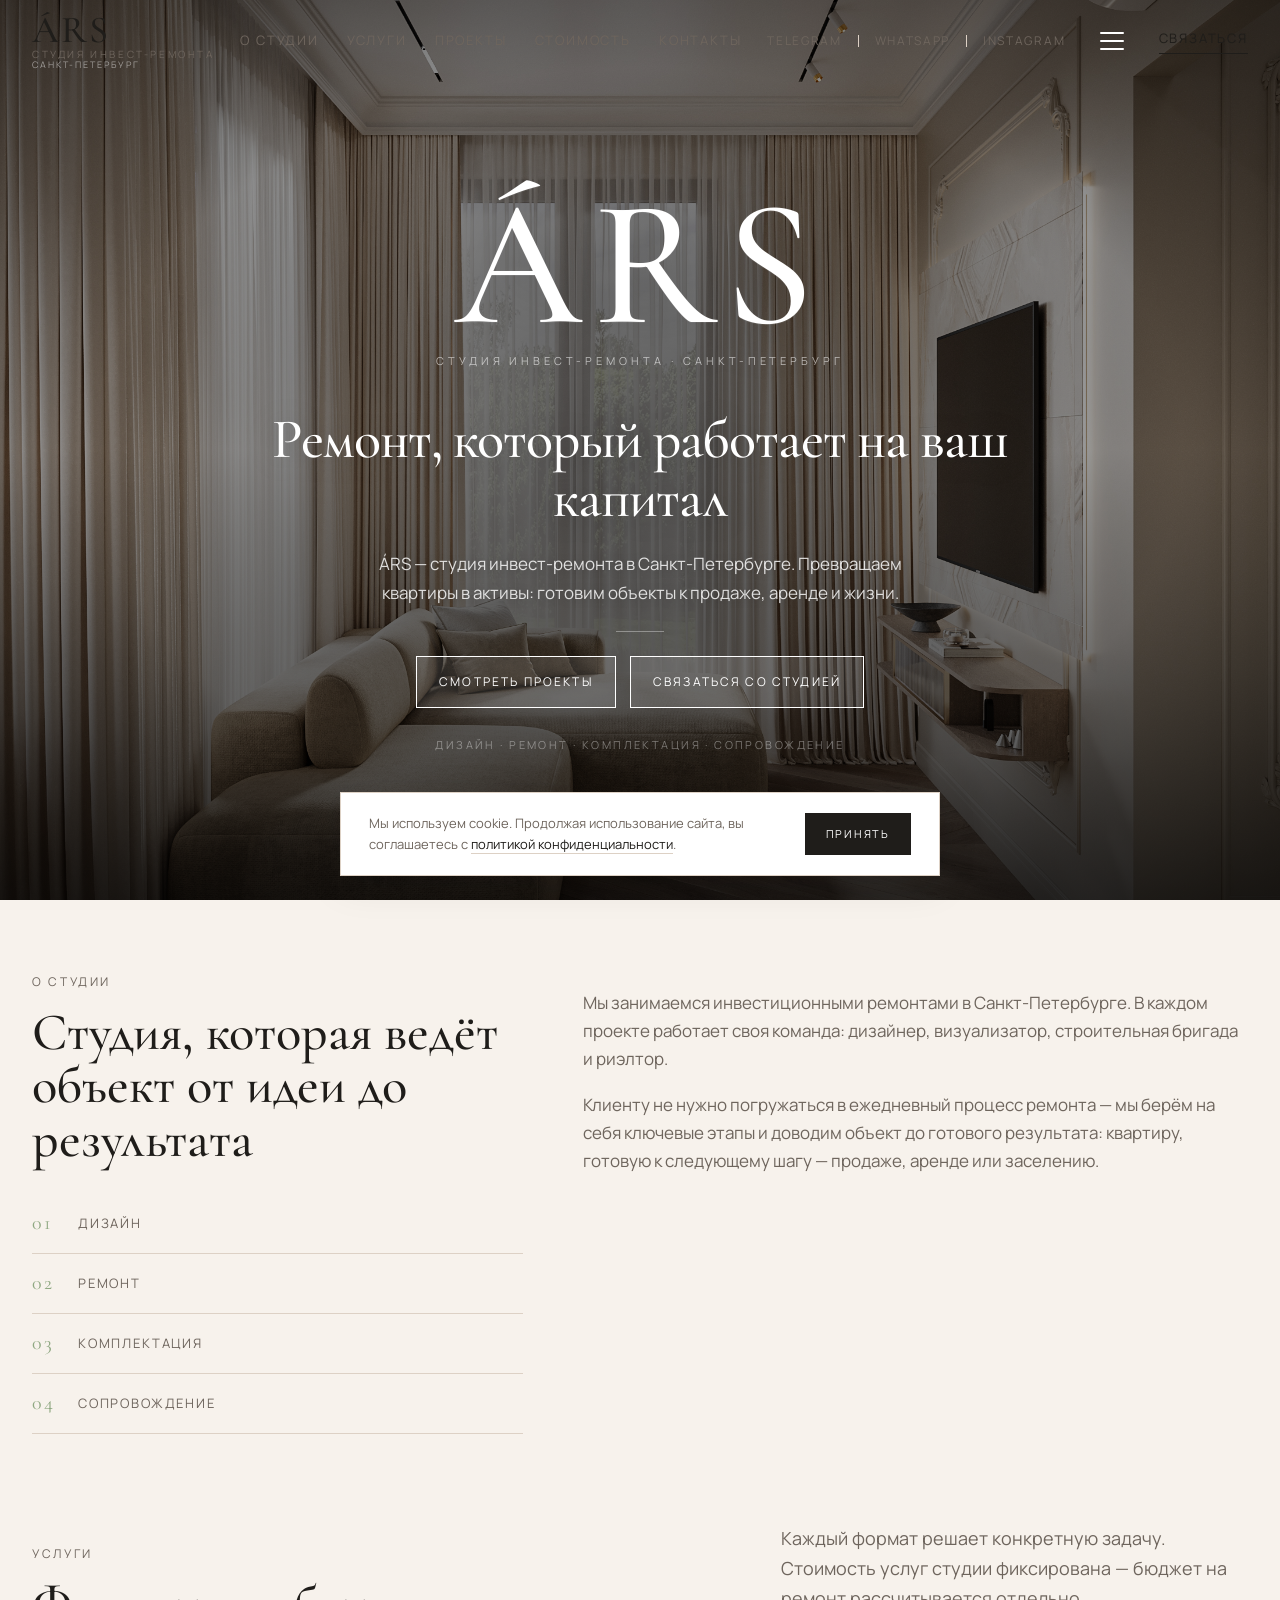
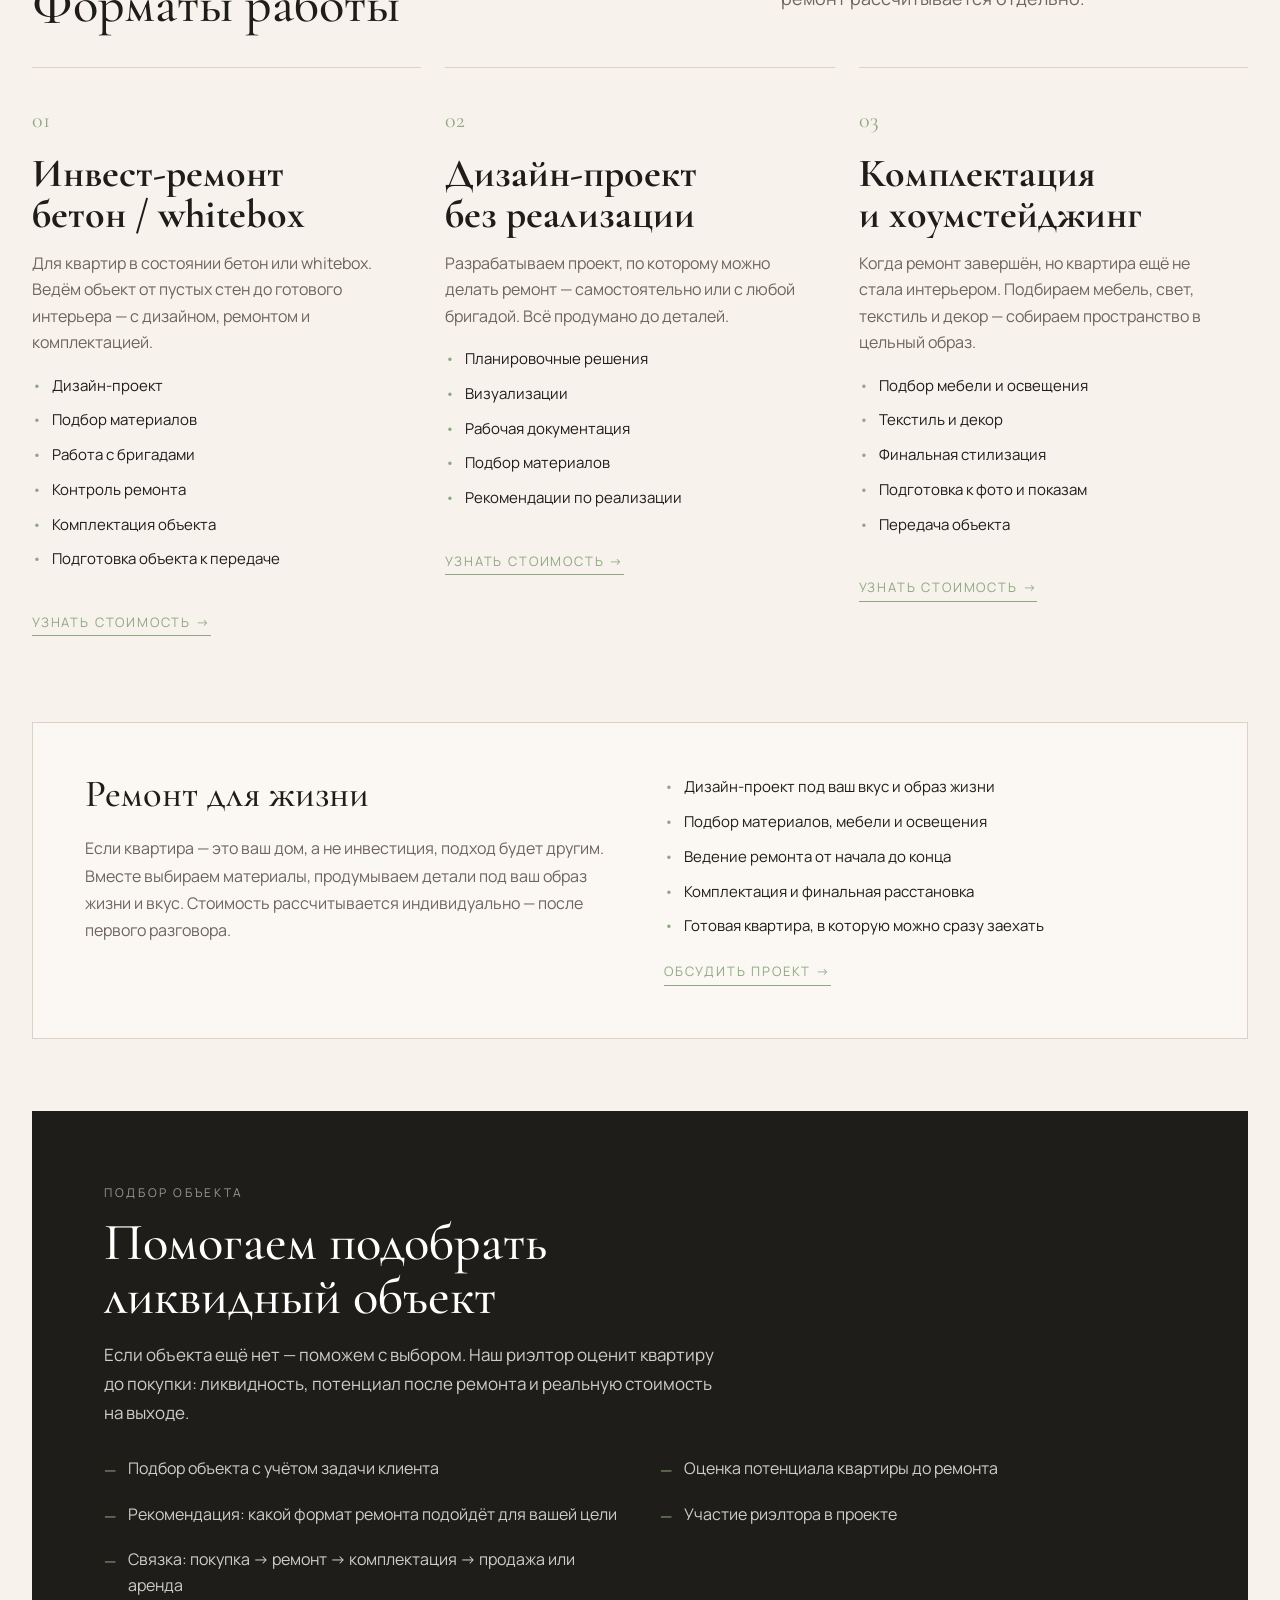
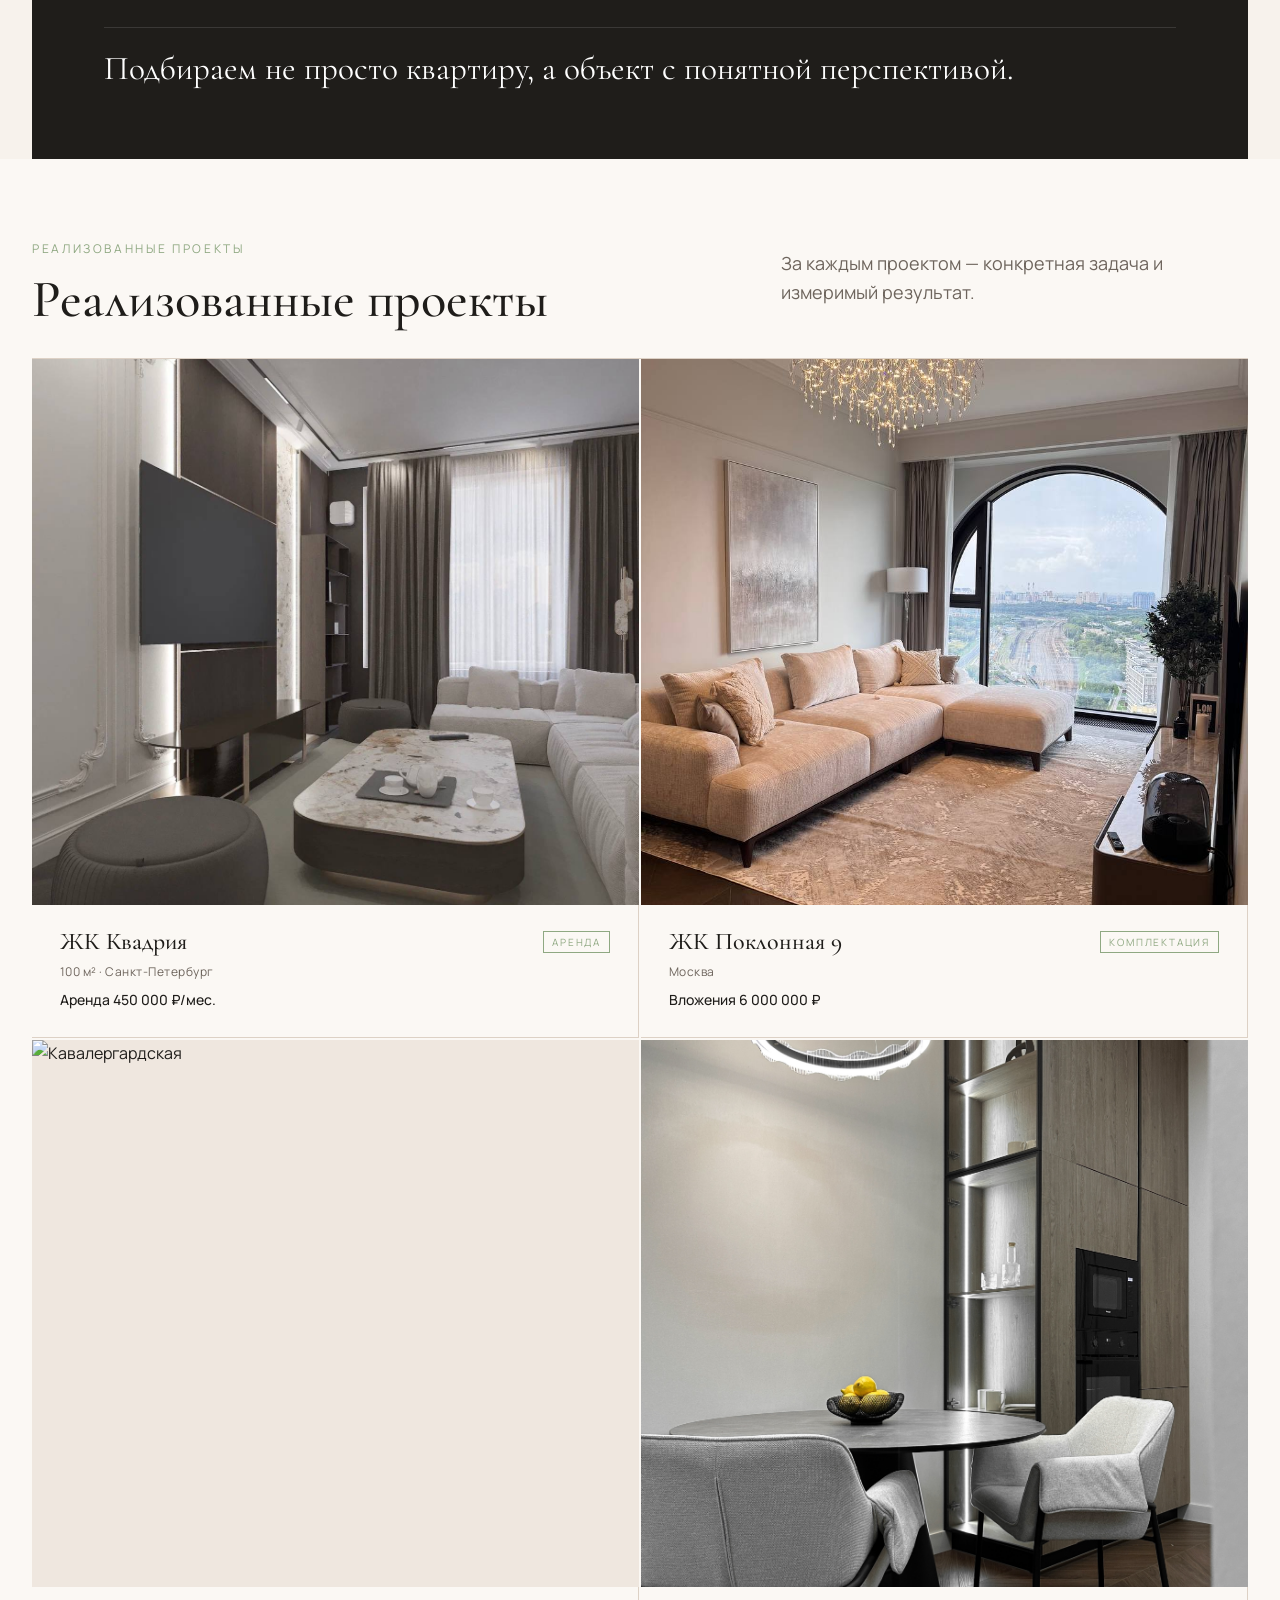
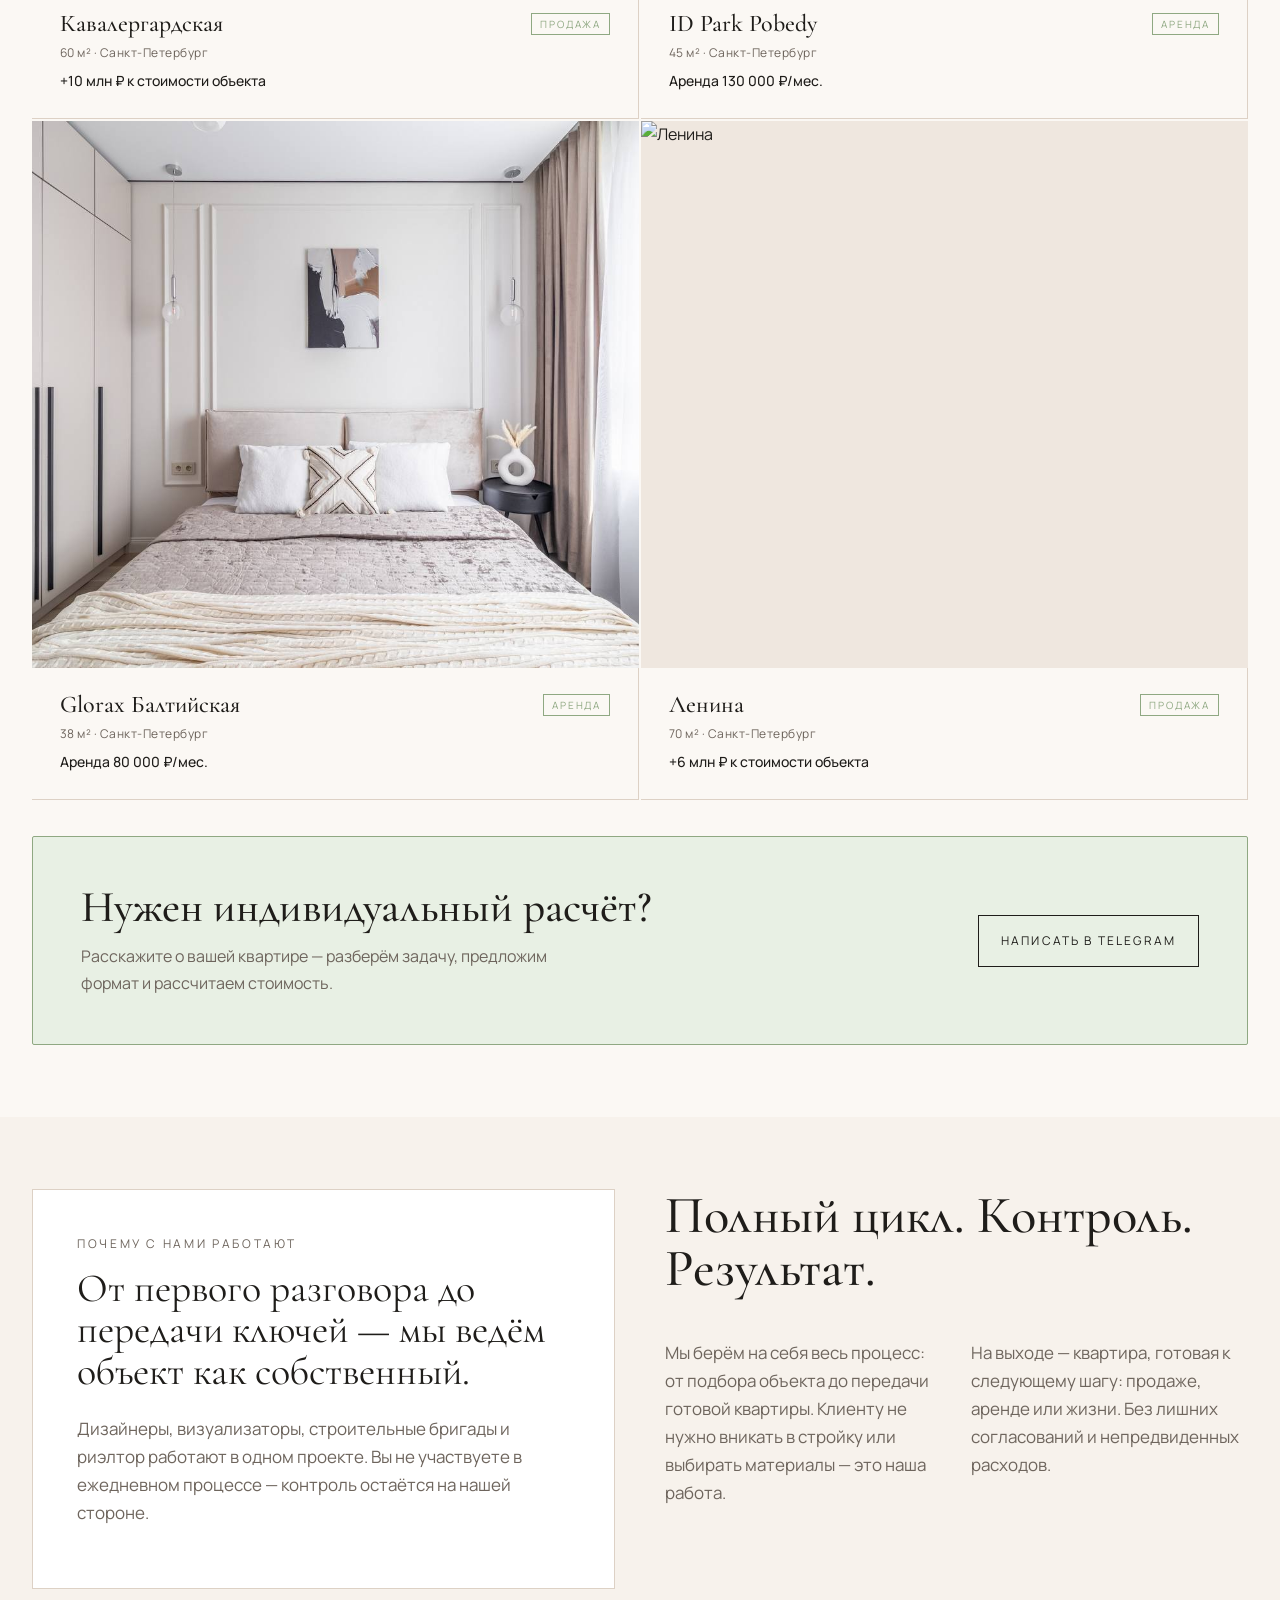
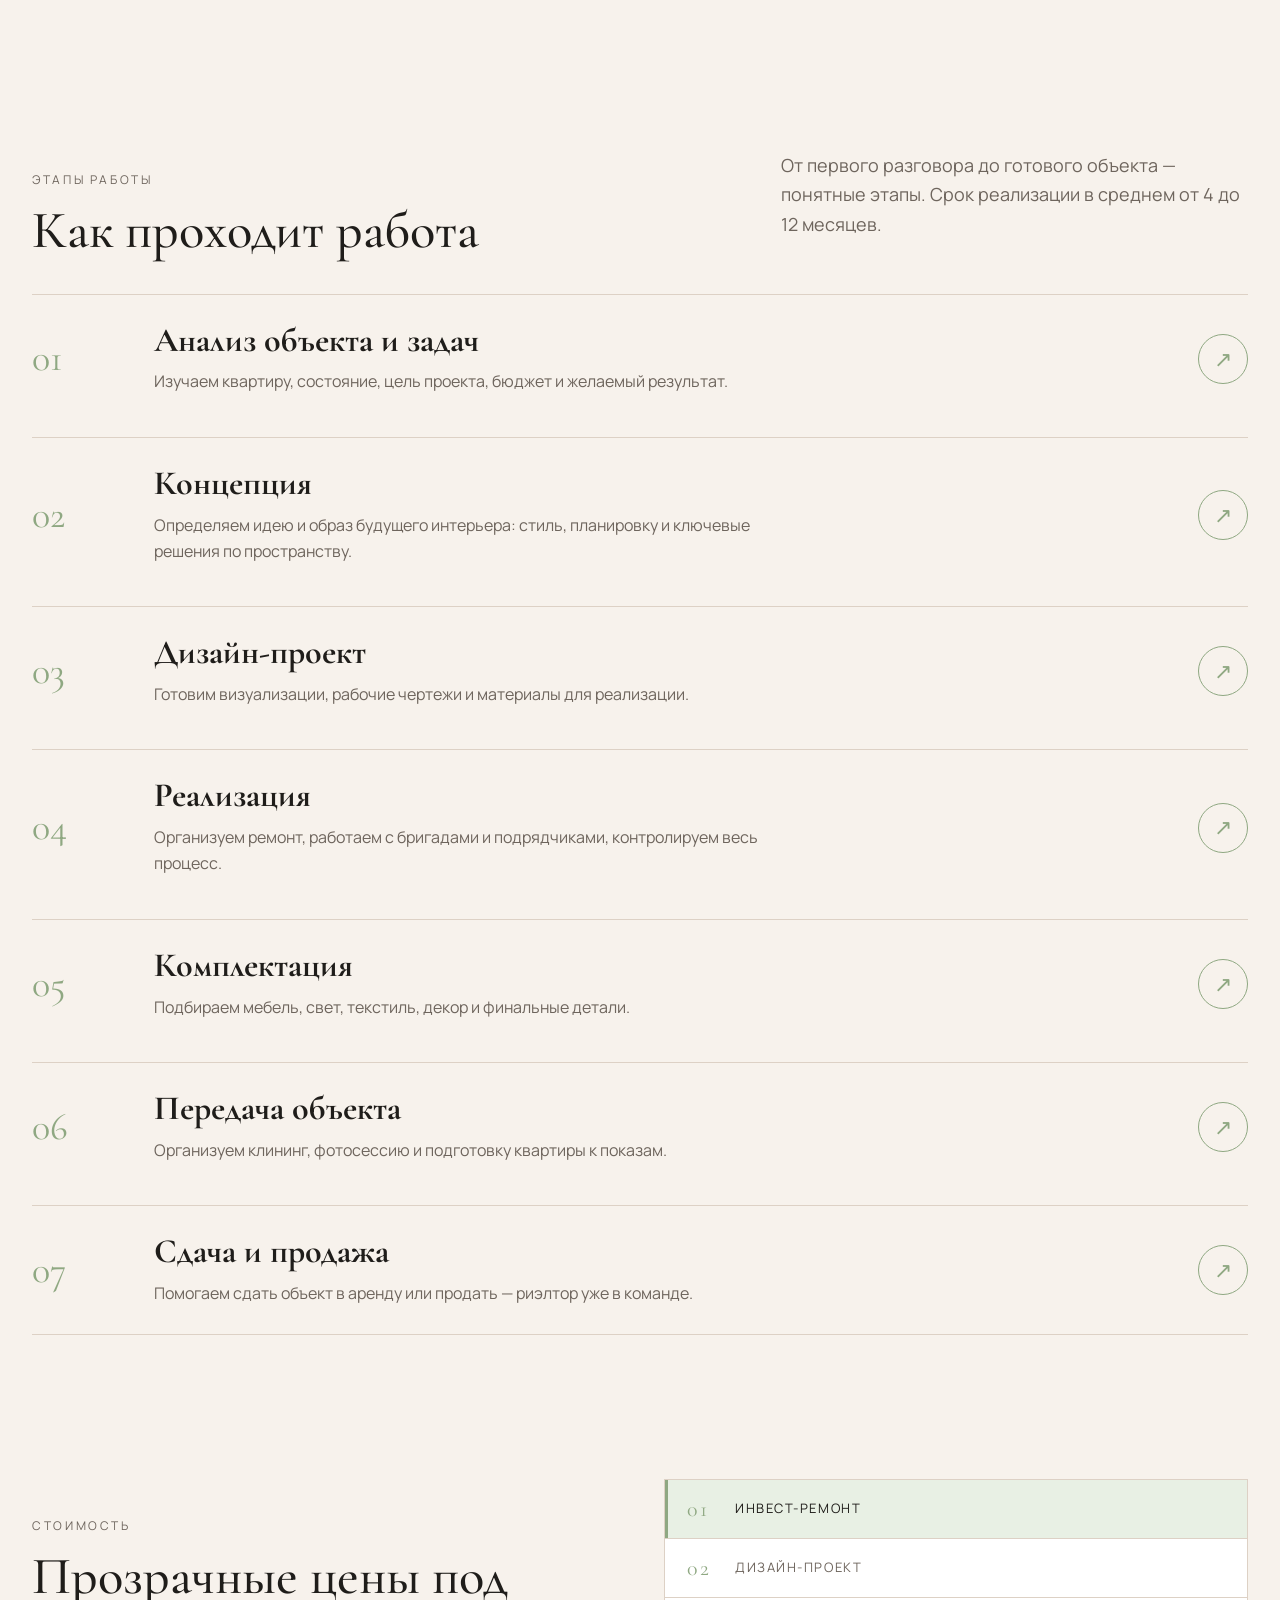
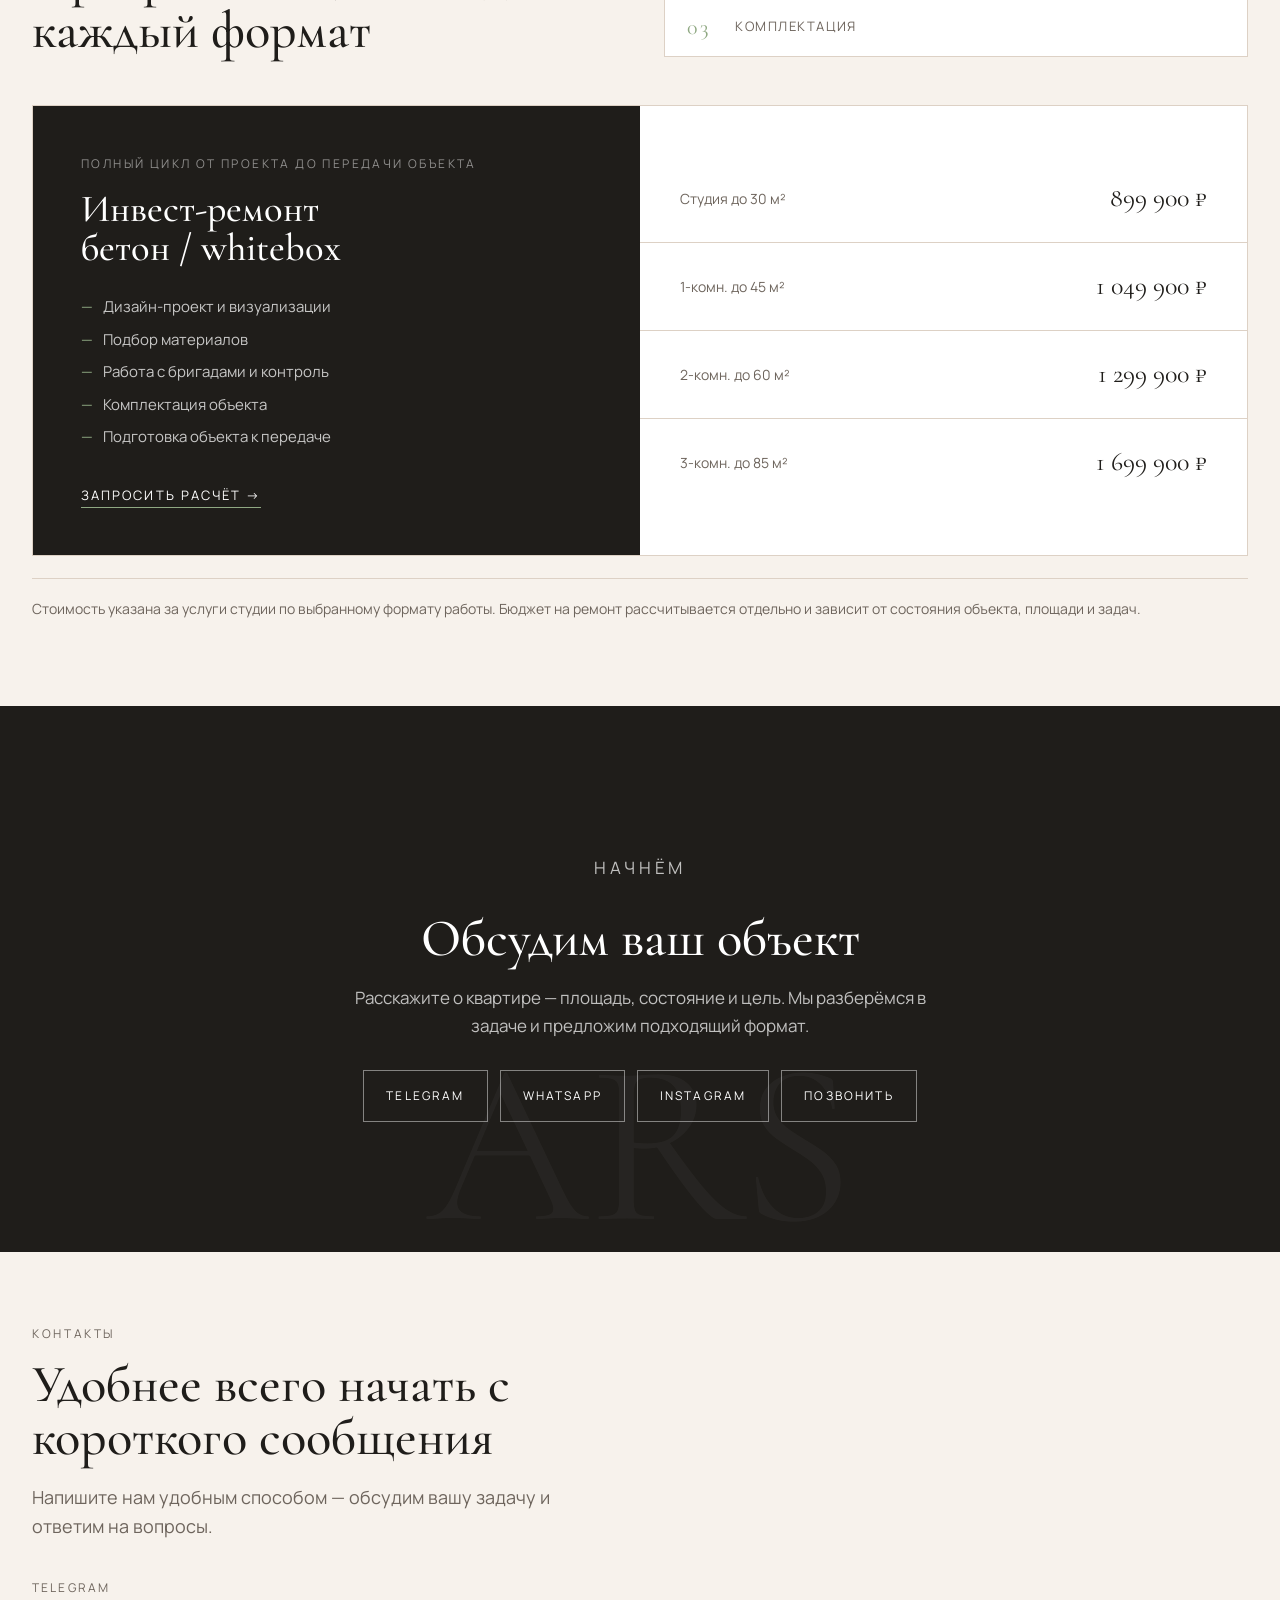
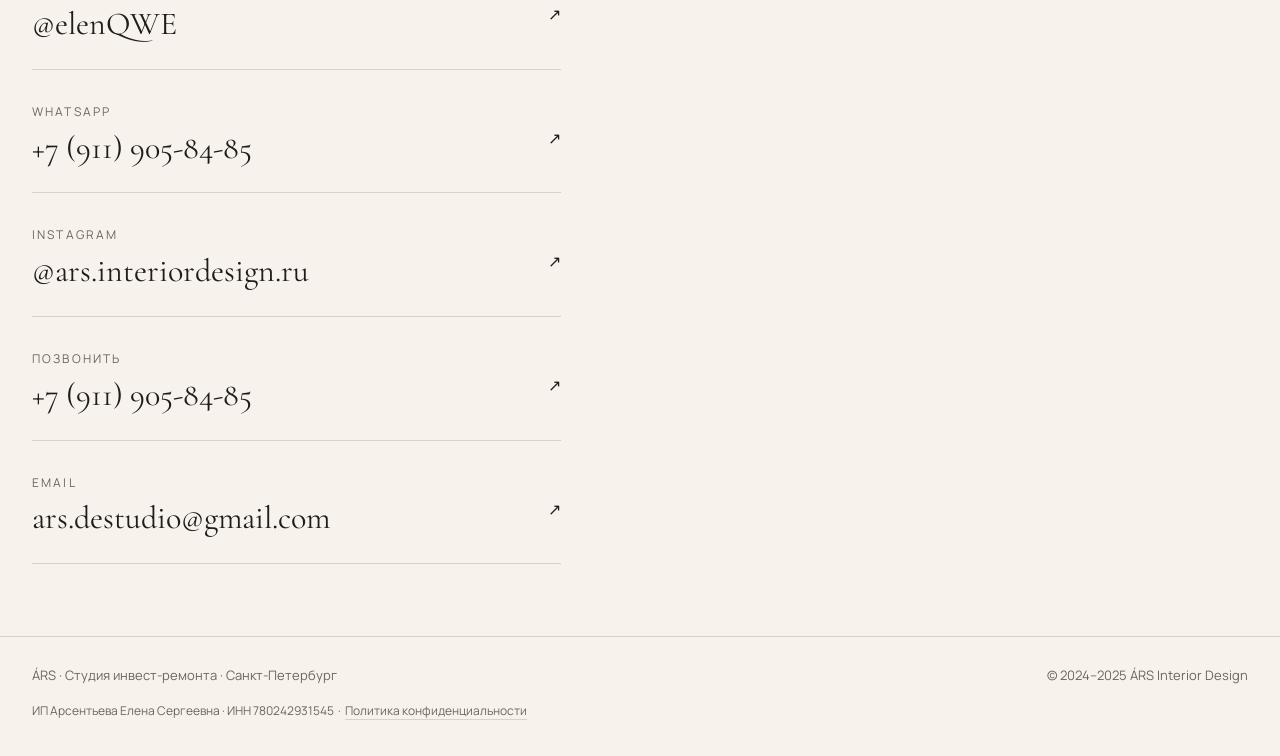
==== index.html @ b0fa9e70 "Update final case and text edits" ====
<!DOCTYPE html>
<html lang="ru">
<head>
  <meta charset="UTF-8">
  <meta name="viewport" content="width=device-width, initial-scale=1.0">
  <title>ÁRS Interior Design — Инвест-ремонты под ключ в Санкт-Петербурге</title>
  <meta name="description" content="ÁRS Interior Design — инвестиционные ремонты под ключ в Санкт-Петербурге. Дизайн, ремонт, комплектация, сопровождение.">
  <link rel="preconnect" href="https://fonts.googleapis.com">
  <link rel="preconnect" href="https://fonts.gstatic.com" crossorigin>
  <link href="https://fonts.googleapis.com/css2?family=Cormorant+Garamond:wght@500;600&family=Manrope:wght@400;500;600&display=swap" rel="stylesheet">
  <link rel="icon" type="image/png" href="favicon.png">
  <link rel="icon" type="image/x-icon" href="favicon.ico">
  <link rel="apple-touch-icon" href="favicon.png">
  <meta property="og:title" content="ÁRS Interior Design — Инвест-ремонты под ключ в Санкт-Петербурге">
  <meta property="og:description" content="Студия инвестиционных ремонтов под ключ. Повышаем стоимость объектов для продажи и аренды.">
  <meta property="og:image" content="og-image.jpg">
  <meta property="og:type" content="website">
  <meta property="og:locale" content="ru_RU">
  <meta name="twitter:card" content="summary_large_image">
  <meta name="twitter:image" content="og-image.jpg">
  <link rel="stylesheet" href="styles.css">
</head>
<body>
  <div class="site-loader"><div class="loader-mark"></div></div>
  <div class="loader-curtains"><div class="loader-panel"></div><div class="loader-panel"></div></div>
  <div class="loader-center-line"></div>

  <div class="cookie-banner" id="cookieBanner">
    <p>Мы используем cookie. Продолжая использование сайта, вы соглашаетесь с <a href="privacy.html">политикой конфиденциальности</a>.</p>
    <button class="cookie-btn" onclick="acceptCookies()">Принять</button>
  </div>

  <header class="topbar">
    <div class="container topbar-inner">
      <a class="brand brand-typo" href="index.html">
        <span class="brand-ars">ÁRS</span>
        <span class="brand-sub">Студия инвест-ремонта</span><span class="brand-city">Санкт-Петербург</span>
      </a>
      <nav class="nav">
        <a href="#about">О студии</a>
        <a href="#services">Услуги</a>
        <a href="#projects">Проекты</a>
        <a href="#pricing">Стоимость</a>
        <a href="#contacts">Контакты</a>
      </nav>
      <div class="topbar-contacts">
        <a href="https://t.me/elenQWE" target="_blank">Telegram</a>
        <div class="tc-div"></div>
        <a href="https://wa.me/79119058485" target="_blank">WhatsApp</a>
        <div class="tc-div"></div>
        <a href="https://www.instagram.com/ars.interiordesign.ru?igsh=MTN2dW5wbHE0YjF3dA==" target="_blank">Instagram</a>
      </div>
      <button class="mobile-toggle" aria-label="Открыть меню">
  <span class="burger-line"></span>
  <span class="burger-line"></span>
  <span class="burger-line"></span>
</button>
      <a class="nav-cta nav-cta-mobile" href="#contacts">Связаться</a>
    </div>
  </header>

  <main>

    <!-- HERO — оригинальная структура: кремовая карточка поверх фото -->
    <section class="hero">
      <div class="hero-media">
        <img class="hero-image" src="hero.jpg" alt="ÁRS Interior Design — инвест-ремонты в Санкт-Петербурге">
      </div>
      <div class="hero-center reveal visible">
        <div class="hero-logo-big">ÁRS</div>
        <div class="hero-logo-sub">Студия инвест-ремонта · Санкт-Петербург</div>
        <h1 class="hero-title">Ремонт, который работает на ваш капитал</h1>
        <p class="hero-sub">ÁRS — студия инвест-ремонта в Санкт-Петербурге. Превращаем квартиры в активы: готовим объекты к продаже, аренде и жизни.</p>
        <div class="hero-divider"></div>
        <div class="btn-row btn-row-center">
          <a class="btn light" href="#projects">Смотреть проекты</a>
          <a class="btn light btn-outline-light" href="#contacts">Связаться со студией</a>
        </div>
        <div class="hero-tagline">Дизайн · ремонт · комплектация · сопровождение</div>
      </div>
    </section>

    <!-- О СТУДИИ -->
    <section class="section" id="about">
      <div class="container">
        <div class="about-block">
          <div class="reveal">
            <p class="eyebrow">О студии</p>
            <h2 class="h2">Студия, которая ведёт объект от идеи до результата</h2>
            <div class="about-directions">
              <div class="about-dir"><span>01</span>Дизайн</div>
              <div class="about-dir"><span>02</span>Ремонт</div>
              <div class="about-dir"><span>03</span>Комплектация</div>
              <div class="about-dir"><span>04</span>Сопровождение</div>
            </div>
          </div>
          <div class="reveal">
            <p class="copy">Мы занимаемся инвестиционными ремонтами в Санкт-Петербурге. В каждом проекте работает своя команда: дизайнер, визуализатор, строительная бригада и риэлтор.</p>
            <p class="copy" style="margin-top:18px;">Клиенту не нужно погружаться в ежедневный процесс ремонта — мы берём на себя ключевые этапы и доводим объект до готового результата: квартиру, готовую к следующему шагу — продаже, аренде или заселению.</p>
          </div>
        </div>
      </div>
    </section>

    <!-- УСЛУГИ -->
    <section class="section" id="services" style="padding-top:0">
      <div class="container">
        <div class="section-top reveal">
          <div>
            <p class="eyebrow">Услуги</p>
            <h2 class="h2">Форматы работы</h2>
          </div>
          <p class="lead">Каждый формат решает конкретную задачу. Стоимость услуг студии фиксирована — бюджет на ремонт рассчитывается отдельно.</p>
        </div>
        <div class="services-editorial reveal">
          <article class="service-block">
            <div class="service-num">01</div>
            <h3 class="service-title">Инвест-ремонт<br>бетон / whitebox</h3>
            <p class="service-desc">Для квартир в состоянии бетон или whitebox. Ведём объект от пустых стен до готового интерьера — с дизайном, ремонтом и комплектацией.</p>
            <ul class="service-list">
              <li>Дизайн-проект</li>
              <li>Подбор материалов</li>
              <li>Работа с бригадами</li>
              <li>Контроль ремонта</li>
              <li>Комплектация объекта</li>
              <li>Подготовка объекта к передаче</li>
            </ul>
            <a class="service-cta" href="#pricing">Узнать стоимость →</a>
          </article>
          <article class="service-block">
            <div class="service-num">02</div>
            <h3 class="service-title">Дизайн-проект<br>без реализации</h3>
            <p class="service-desc">Разрабатываем проект, по которому можно делать ремонт — самостоятельно или с любой бригадой. Всё продумано до деталей.</p>
            <ul class="service-list">
              <li>Планировочные решения</li>
              <li>Визуализации</li>
              <li>Рабочая документация</li>
              <li>Подбор материалов</li>
              <li>Рекомендации по реализации</li>
            </ul>
            <a class="service-cta" href="#pricing">Узнать стоимость →</a>
          </article>
          <article class="service-block">
            <div class="service-num">03</div>
            <h3 class="service-title">Комплектация<br>и хоумстейджинг</h3>
            <p class="service-desc">Когда ремонт завершён, но квартира ещё не стала интерьером. Подбираем мебель, свет, текстиль и декор — собираем пространство в цельный образ.</p>
            <ul class="service-list">
              <li>Подбор мебели и освещения</li>
              <li>Текстиль и декор</li>
              <li>Финальная стилизация</li>
              <li>Подготовка к фото и показам</li>
              <li>Передача объекта</li>
            </ul>
            <a class="service-cta" href="#pricing">Узнать стоимость →</a>
          </article>

        </div>

        <!-- Блок личное проживание -->
        <div class="service-personal reveal">
          <div class="service-personal-left">
            <h3 class="service-personal-title">Ремонт для жизни</h3>
            <p class="service-personal-desc">Если квартира — это ваш дом, а не инвестиция, подход будет другим. Вместе выбираем материалы, продумываем детали под ваш образ жизни и вкус. Стоимость рассчитывается индивидуально — после первого разговора.</p>
          </div>
          <div class="service-personal-right">
            <ul class="service-list">
              <li>Дизайн-проект под ваш вкус и образ жизни</li>
              <li>Подбор материалов, мебели и освещения</li>
              <li>Ведение ремонта от начала до конца</li>
              <li>Комплектация и финальная расстановка</li>
              <li>Готовая квартира, в которую можно сразу заехать</li>
            </ul>
            <a class="service-cta" href="#contacts" style="margin-top:22px;display:inline-block">Обсудить проект →</a>
          </div>
        </div>

      </div>
    </section>

    <!-- ПОДБОР ОБЪЕКТА -->
    <section class="section" id="invest" style="padding-top:0">
      <div class="container">
        <div class="invest-block reveal">
          <p class="eyebrow">Подбор объекта</p>
          <h2 class="h2" style="color:#fff;max-width:680px;">Помогаем подобрать ликвидный объект</h2>
          <p style="color:rgba(255,255,255,.78);font-size:17px;max-width:620px;margin-top:18px;line-height:1.7;">Если объекта ещё нет — поможем с выбором. Наш риэлтор оценит квартиру до покупки: ликвидность, потенциал после ремонта и реальную стоимость на выходе.</p>
          <div class="invest-points">
            <div class="invest-point">Подбор объекта с учётом задачи клиента</div>
            <div class="invest-point">Оценка потенциала квартиры до ремонта</div>
            <div class="invest-point">Рекомендация: какой формат ремонта подойдёт для вашей цели</div>
            <div class="invest-point">Участие риэлтора в проекте</div>
            <div class="invest-point">Связка: покупка → ремонт → комплектация → продажа или аренда</div>
          </div>
          <p class="invest-phrase">Подбираем не просто квартиру, а объект с понятной перспективой.</p>
        </div>
      </div>
    </section>

    <!-- ПРОЕКТЫ -->
    <section class="section" id="projects">
      <div class="container">
        <div class="section-top reveal">
          <div>
            <p class="eyebrow">Реализованные проекты</p>
            <h2 class="h2">Реализованные проекты</h2>
          </div>
          <p class="lead">За каждым проектом — конкретная задача и измеримый результат.</p>
        </div>

        <div class="cases-grid reveal">

          <a class="case-tile" href="case-1.html">
            <div class="case-tile-img">
              <img src="kvadria-1.jpg" alt="ЖК Квадрия">
            </div>
            <div class="case-tile-body">
              <div class="case-tile-top">
                <span class="case-tile-name">ЖК Квадрия</span>
                <span class="case-tile-tag">Аренда</span>
              </div>
              <p class="case-tile-meta">100 м² · Санкт-Петербург</p>
              <p class="case-tile-result">Аренда 450 000 ₽/мес.</p>
            </div>
          </a>

          <a class="case-tile" href="case-2.html">
            <div class="case-tile-img">
              <img src="poklonnaya-1.jpg" alt="ЖК Поклонная 9">
            </div>
            <div class="case-tile-body">
              <div class="case-tile-top">
                <span class="case-tile-name">ЖК Поклонная 9</span>
                <span class="case-tile-tag">Комплектация</span>
              </div>
              <p class="case-tile-meta">Москва</p>
              <p class="case-tile-result">Вложения 6 000 000 ₽</p>
            </div>
          </a>

          <a class="case-tile" href="case-3.html">
            <div class="case-tile-img">
              <img src="kav-1.jpg" alt="Кавалергардская">
            </div>
            <div class="case-tile-body">
              <div class="case-tile-top">
                <span class="case-tile-name">Кавалергардская</span>
                <span class="case-tile-tag">Продажа</span>
              </div>
              <p class="case-tile-meta">60 м² · Санкт-Петербург</p>
              <p class="case-tile-result">+10 млн ₽ к стоимости объекта</p>
            </div>
          </a>

          <a class="case-tile" href="case-4.html">
            <div class="case-tile-img">
              <img src="park-1.jpg" alt="ID Park Pobedy">
            </div>
            <div class="case-tile-body">
              <div class="case-tile-top">
                <span class="case-tile-name">ID Park Pobedy</span>
                <span class="case-tile-tag">Аренда</span>
              </div>
              <p class="case-tile-meta">45 м² · Санкт-Петербург</p>
              <p class="case-tile-result">Аренда 130 000 ₽/мес.</p>
            </div>
          </a>

          <a class="case-tile" href="case-5.html">
            <div class="case-tile-img">
              <img src="glorax-1.jpg" alt="Glorax Балтийская">
            </div>
            <div class="case-tile-body">
              <div class="case-tile-top">
                <span class="case-tile-name">Glorax Балтийская</span>
                <span class="case-tile-tag">Аренда</span>
              </div>
              <p class="case-tile-meta">38 м² · Санкт-Петербург</p>
              <p class="case-tile-result">Аренда 80 000 ₽/мес.</p>
            </div>
          </a>

          <a class="case-tile" href="case-6.html">
            <div class="case-tile-img">
              <img src="lenina-1.jpg" alt="Ленина">
            </div>
            <div class="case-tile-body">
              <div class="case-tile-top">
                <span class="case-tile-name">Ленина</span>
                <span class="case-tile-tag">Продажа</span>
              </div>
              <p class="case-tile-meta">70 м² · Санкт-Петербург</p>
              <p class="case-tile-result">+6 млн ₽ к стоимости объекта</p>
            </div>
          </a>

        </div>

        <!-- Индивидуальный расчёт -->
        <div class="individual-cta reveal">
          <div>
            <h3>Нужен индивидуальный расчёт?</h3>
            <p>Расскажите о вашей квартире — разберём задачу, предложим формат и рассчитаем стоимость.</p>
          </div>
          <a class="btn" href="https://t.me/elenQWE" target="_blank">Написать в Telegram</a>
        </div>

      </div>
    </section>

    <!-- ПОЧЕМУ МЫ -->
    <section class="section" id="philosophy">
      <div class="container philosophy-layout">
        <div class="philosophy-card reveal">
          <p class="eyebrow">Почему с нами работают</p>
          <p class="quote">От первого разговора до передачи ключей — мы ведём объект как собственный.</p>
          <p class="copy">Дизайнеры, визуализаторы, строительные бригады и риэлтор работают в одном проекте. Вы не участвуете в ежедневном процессе — контроль остаётся на нашей стороне.</p>
        </div>
        <div class="reveal">
          <h2 class="h2">Полный цикл. Контроль. Результат.</h2>
          <div class="split-copy">
            <p class="copy">Мы берём на себя весь процесс: от подбора объекта до передачи готовой квартиры. Клиенту не нужно вникать в стройку или выбирать материалы — это наша работа.</p>
            <p class="copy">На выходе — квартира, готовая к следующему шагу: продаже, аренде или жизни. Без лишних согласований и непредвиденных расходов.</p>
          </div>
        </div>
      </div>
    </section>

    <!-- ЭТАПЫ -->
    <section class="section" id="process">
      <div class="container">
        <div class="section-top reveal">
          <div>
            <p class="eyebrow">Этапы работы</p>
            <h2 class="h2">Как проходит работа</h2>
          </div>
          <p class="lead">От первого разговора до готового объекта — понятные этапы. Срок реализации в среднем от 4 до 12 месяцев.</p>
        </div>
        <div class="process-list reveal">
          <div class="process-row">
            <div class="process-num">01</div>
            <div><h3 class="process-title">Анализ объекта и задач</h3><p class="process-text">Изучаем квартиру, состояние, цель проекта, бюджет и желаемый результат.</p></div>
            <div class="process-pill">↗</div>
          </div>
          <div class="process-row">
            <div class="process-num">02</div>
            <div><h3 class="process-title">Концепция</h3><p class="process-text">Определяем идею и образ будущего интерьера: стиль, планировку и ключевые решения по пространству.</p></div>
            <div class="process-pill">↗</div>
          </div>
          <div class="process-row">
            <div class="process-num">03</div>
            <div><h3 class="process-title">Дизайн-проект</h3><p class="process-text">Готовим визуализации, рабочие чертежи и материалы для реализации.</p></div>
            <div class="process-pill">↗</div>
          </div>
          <div class="process-row">
            <div class="process-num">04</div>
            <div><h3 class="process-title">Реализация</h3><p class="process-text">Организуем ремонт, работаем с бригадами и подрядчиками, контролируем весь процесс.</p></div>
            <div class="process-pill">↗</div>
          </div>
          <div class="process-row">
            <div class="process-num">05</div>
            <div><h3 class="process-title">Комплектация</h3><p class="process-text">Подбираем мебель, свет, текстиль, декор и финальные детали.</p></div>
            <div class="process-pill">↗</div>
          </div>
          <div class="process-row">
            <div class="process-num">06</div>
            <div><h3 class="process-title">Передача объекта</h3><p class="process-text">Организуем клининг, фотосессию и подготовку квартиры к показам.</p></div>
            <div class="process-pill">↗</div>
          </div>
          <div class="process-row">
            <div class="process-num">07</div>
            <div><h3 class="process-title">Сдача и продажа</h3><p class="process-text">Помогаем сдать объект в аренду или продать — риэлтор уже в команде.</p></div>
            <div class="process-pill">↗</div>
          </div>
        </div>
      </div>
    </section>

    <!-- СТОИМОСТЬ -->
    <section class="section" id="pricing">
      <div class="container">
        <div class="pricing-top reveal">
          <div>
            <p class="eyebrow">Стоимость</p>
            <h2 class="h2">Прозрачные цены под каждый формат</h2>
          </div>
          <div class="ptabs">
            <button class="ptab active" onclick="ptSwitch(0,this)"><span class="ptab-num">01</span><span>Инвест-ремонт</span></button>
            <button class="ptab" onclick="ptSwitch(1,this)"><span class="ptab-num">02</span><span>Дизайн-проект</span></button>
            <button class="ptab" onclick="ptSwitch(2,this)"><span class="ptab-num">03</span><span>Комплектация</span></button>
          </div>
        </div>
        <div class="ppanels reveal">
          <div class="ppanel active" id="pp0">
            <div class="ppanel-left">
              <p class="ppanel-label">Полный цикл от проекта до передачи объекта</p>
              <h3 class="ppanel-title">Инвест-ремонт<br>бетон / whitebox</h3>
              <ul class="ppanel-includes">
                <li>Дизайн-проект и визуализации</li>
                <li>Подбор материалов</li>
                <li>Работа с бригадами и контроль</li>
                <li>Комплектация объекта</li>
                <li>Подготовка объекта к передаче</li>
              </ul>
              <a class="ppanel-cta" href="#contacts">Запросить расчёт →</a>
            </div>
            <div class="ppanel-right">
              <div class="ppanel-rows">
                <div class="ppanel-row"><span>Студия до 30 м²</span><span class="ppanel-price">899 900 ₽</span></div>
                <div class="ppanel-row"><span>1-комн. до 45 м²</span><span class="ppanel-price">1 049 900 ₽</span></div>
                <div class="ppanel-row"><span>2-комн. до 60 м²</span><span class="ppanel-price">1 299 900 ₽</span></div>
                <div class="ppanel-row"><span>3-комн. до 85 м²</span><span class="ppanel-price">1 699 900 ₽</span></div>
              </div>
            </div>
          </div>
          <div class="ppanel" id="pp1">
            <div class="ppanel-left">
              <p class="ppanel-label">Полный пакет для самостоятельной реализации</p>
              <h3 class="ppanel-title">Дизайн-проект<br>без реализации</h3>
              <ul class="ppanel-includes">
                <li>Планировочные решения</li>
                <li>Визуализации интерьера</li>
                <li>Визуализации и рабочая документация</li>
                <li>Подбор материалов</li>
                <li>Рекомендации по реализации</li>
              </ul>
              <a class="ppanel-cta" href="#contacts">Запросить расчёт →</a>
            </div>
            <div class="ppanel-right">
              <div class="ppanel-rows">
                <div class="ppanel-row"><span>до 30 м²</span><span class="ppanel-price">169 990 ₽</span></div>
                <div class="ppanel-row"><span>до 45 м²</span><span class="ppanel-price">249 900 ₽</span></div>
                <div class="ppanel-row"><span>до 60 м²</span><span class="ppanel-price">329 900 ₽</span></div>
                <div class="ppanel-row"><span>до 85 м²</span><span class="ppanel-price">399 900 ₽</span></div>
              </div>
            </div>
          </div>
          <div class="ppanel" id="pp2">
            <div class="ppanel-left">
              <p class="ppanel-label">Финальное оформление готового объекта</p>
              <h3 class="ppanel-title">Комплектация<br>и хоумстейджинг</h3>
              <ul class="ppanel-includes">
                <li>Подбор мебели и освещения</li>
                <li>Текстиль и декор</li>
                <li>Финальная стилизация</li>
                <li>Подготовка к фото и показам</li>
                <li>Передача объекта</li>
              </ul>
              <a class="ppanel-cta" href="#contacts">Запросить расчёт →</a>
            </div>
            <div class="ppanel-right">
              <div class="ppanel-rows">
                <div class="ppanel-row"><span>до 30 м²</span><span class="ppanel-price">499 000 ₽</span></div>
                <div class="ppanel-row"><span>до 45 м²</span><span class="ppanel-price">499 000 ₽</span></div>
                <div class="ppanel-row"><span>до 60 м²</span><span class="ppanel-price">549 000 ₽</span></div>
                <div class="ppanel-row"><span>до 85 м²</span><span class="ppanel-price">649 000 ₽</span></div>
              </div>
            </div>
          </div>
        </div>
        <p class="price-note reveal">Стоимость указана за услуги студии по выбранному формату работы. Бюджет на ремонт рассчитывается отдельно и зависит от состояния объекта, площади и задач.</p>
      </div>
    </section>

    <!-- CTA -->
    <section class="cta-band">
      <div class="container cta-inner reveal">
        <p class="eyebrow">Начнём</p>
        <h2 class="h2" style="color:#fff">Обсудим ваш объект</h2>
        <p>Расскажите о квартире — площадь, состояние и цель. Мы разберёмся в задаче и предложим подходящий формат.</p>
        <div class="quick-contact-btns">
          <a class="btn light" href="https://t.me/elenQWE" target="_blank">Telegram</a>
          <a class="btn light" href="https://wa.me/79119058485" target="_blank">WhatsApp</a>
          <a class="btn light" href="https://www.instagram.com/ars.interiordesign.ru?igsh=MTN2dW5wbHE0YjF3dA==" target="_blank">Instagram</a>
          <a class="btn light" href="tel:+79119058485">Позвонить</a>
        </div>
      </div>
    </section>

    <!-- КОНТАКТЫ -->
    <section class="section" id="contacts">
      <div class="container contacts-grid">
        <div class="reveal">
          <p class="eyebrow">Контакты</p>
          <h2 class="h2">Удобнее всего начать с короткого сообщения</h2>
          <p class="lead">Напишите нам удобным способом — обсудим вашу задачу и ответим на вопросы.</p>
          <div class="contact-links">
            <a class="contact-link" href="https://t.me/elenQWE" target="_blank">
              <div><div class="contact-label">Telegram</div><div class="contact-value">@elenQWE</div></div><span>↗</span>
            </a>
            <a class="contact-link" href="https://wa.me/79119058485" target="_blank">
              <div><div class="contact-label">WhatsApp</div><div class="contact-value">+7 (911) 905-84-85</div></div><span>↗</span>
            </a>
            <a class="contact-link" href="https://www.instagram.com/ars.interiordesign.ru?igsh=MTN2dW5wbHE0YjF3dA==" target="_blank">
              <div><div class="contact-label">Instagram</div><div class="contact-value">@ars.interiordesign.ru</div></div><span>↗</span>
            </a>
            <a class="contact-link" href="tel:+79119058485">
              <div><div class="contact-label">Позвонить</div><div class="contact-value">+7 (911) 905-84-85</div></div><span>↗</span>
            </a>
            <a class="contact-link" href="mailto:ars.destudio@gmail.com">
              <div><div class="contact-label">Email</div><div class="contact-value">ars.destudio@gmail.com</div></div><span>↗</span>
            </a>
          </div>
        </div>
      </div>
    </section>

  </main>

  <footer class="footer">
    <div class="container footer-inner" style="flex-direction:column;align-items:flex-start;gap:8px;">
      <div style="display:flex;justify-content:space-between;width:100%;flex-wrap:wrap;gap:12px;">
        <span>ÁRS · Студия инвест-ремонта · Санкт-Петербург</span>
        <span>© 2024–2025 ÁRS Interior Design</span>
      </div>
      <div class="footer-legal">
        ИП Арсентьева Елена Сергеевна · ИНН 780242931545 &nbsp;·&nbsp; <a href="privacy.html">Политика конфиденциальности</a>
      </div>
    </div>
  </footer>

  <script src="script.js"></script>
  <script>
    function ptSwitch(idx, btn) {
      document.querySelectorAll('.ppanel').forEach((p,i) => p.classList.toggle('active', i===idx));
      document.querySelectorAll('.ptab').forEach((t,i) => t.classList.toggle('active', i===idx));
    }
    function acceptCookies() {
      document.getElementById('cookieBanner').classList.add('hidden');
      localStorage.setItem('cookieAccepted','1');
    }
    if (localStorage.getItem('cookieAccepted')) {
      document.getElementById('cookieBanner').classList.add('hidden');
    }
  </script>
</body>
</html>
---- styles.css ----
:root{
  --bg:#f7f2ec;
  --bg-soft:#efe7df;
  --surface:#fbf8f4;
  --text:#1f1d1a;
  --muted:#6e655d;
  --line:#ddd1c5;
  --accent:#d6b7b5;
  --accent-2:#b8c2ae;
  --dark:#121212;
  --max:1360px;
  --serif:"Cormorant Garamond", Georgia, serif;
  --sans:"Manrope", Arial, sans-serif;
}
*{box-sizing:border-box}
html{scroll-behavior:smooth}
body{margin:0;background:var(--bg);color:var(--text);font-family:var(--sans);line-height:1.65;-webkit-font-smoothing:antialiased;overflow-x:hidden}
a{text-decoration:none;color:inherit}
img{max-width:100%;display:block}
button,input,textarea{font:inherit}
.container{width:min(var(--max),calc(100% - 64px));margin:0 auto}
.section{padding:110px 0}
.section-top{display:grid;grid-template-columns:1.2fr .8fr;gap:48px;align-items:end;margin-bottom:48px}
.eyebrow{font-size:12px;letter-spacing:.22em;text-transform:uppercase;color:var(--muted);margin:0 0 14px}
.display{font-family:var(--serif);font-size:clamp(46px,7vw,94px);line-height:.96;font-weight:500;letter-spacing:-.03em;margin:0}
.h2{font-family:var(--serif);font-size:clamp(34px,4.1vw,60px);line-height:1.02;font-weight:500;margin:0}
.lead{font-size:18px;color:var(--muted);max-width:560px}
.copy{font-size:17px;color:var(--muted)}
.btn-row{display:flex;gap:14px;flex-wrap:wrap}
.btn{display:inline-flex;align-items:center;justify-content:center;min-height:52px;padding:0 22px;border:1px solid var(--text);font-size:12px;letter-spacing:.18em;text-transform:uppercase;transition:.28s ease;background:transparent;cursor:pointer}
.btn:hover{background:var(--text);color:#fff}
.btn.light{border-color:rgba(255,255,255,.45);color:#fff}
.btn.light:hover{background:#fff;color:var(--text)}
.btn.soft{border-color:var(--line);background:#fff}
.btn.soft:hover{background:var(--bg-soft);color:var(--text)}
.site-loader{position:fixed;inset:0;background:#000;z-index:9999;display:grid;place-items:center;transition:opacity .7s ease,visibility .7s ease}
.site-loader.hidden{opacity:0;visibility:hidden}
.loader-mark{width:min(280px,38vw);aspect-ratio:1/1;background:url('assets/logo-loader.jpg') center/contain no-repeat}
.loader-curtains{position:fixed;inset:0;display:flex;z-index:9998;pointer-events:none}
.loader-panel{flex:1;background:var(--bg);transform:translateX(0);transition:transform 1.25s cubic-bezier(.77,0,.18,1)}
.loader-curtains.open .loader-panel:first-child{transform:translateX(-102%)}
.loader-curtains.open .loader-panel:last-child{transform:translateX(102%)}
.loader-center-line{position:fixed;top:0;bottom:0;left:50%;width:1px;background:var(--line);z-index:9999;opacity:1;transition:opacity .45s ease .75s}
.loader-center-line.fade{opacity:0}
.topbar{position:fixed;top:0;left:0;right:0;z-index:120;transition:background .3s ease,backdrop-filter .3s ease,border-color .3s ease;border-bottom:1px solid transparent}
.topbar.scrolled{background:rgba(247,242,236,.85);backdrop-filter:blur(14px);border-color:rgba(221,209,197,.55)}
.topbar-inner{display:flex;align-items:center;justify-content:space-between;gap:24px;min-height:82px}
.brand{display:flex;align-items:center;gap:14px;font-size:15px;letter-spacing:.16em;text-transform:uppercase}
.brand-badge{width:42px;height:42px;border:1px solid var(--text);display:grid;place-items:center;font-family:var(--serif);font-size:18px}
.nav{display:flex;gap:28px;align-items:center}
.nav a{font-size:13px;letter-spacing:.14em;text-transform:uppercase;color:var(--muted);transition:color .25s ease}
.nav a:hover,.nav a.active{color:var(--text)}
.nav-cta{font-size:13px;letter-spacing:.14em;text-transform:uppercase;border-bottom:1px solid var(--text);padding-bottom:3px}
.hero{position:relative;min-height:100svh;display:flex;align-items:flex-end;padding:132px 0 54px;overflow:hidden}
.hero-media{position:absolute;inset:0}
.hero-media::after{content:"";position:absolute;inset:0;background:linear-gradient(180deg,rgba(18,18,18,.16) 0%,rgba(18,18,18,.06) 24%,rgba(18,18,18,.44) 100%)}
.hero-image{position:absolute;inset:0;width:100%;height:100%;object-fit:cover;transform:scale(1.06);transition:transform 5s ease}
.loaded .hero-image{transform:scale(1)}
.hero-grid{position:relative;z-index:2;display:grid;grid-template-columns:1.05fr .95fr;gap:42px;align-items:end}
.hero-card{background:rgba(247,242,236,.9);backdrop-filter:blur(8px);padding:42px;max-width:640px;border:1px solid rgba(255,255,255,.25)}
.hero-kicker{font-size:12px;letter-spacing:.22em;text-transform:uppercase;color:var(--muted);margin-bottom:18px}
.hero-title{font-family:var(--serif);font-size:clamp(52px,7vw,96px);line-height:.92;font-weight:500;letter-spacing:-.04em;margin:0 0 18px}
.hero-sub{max-width:480px;font-size:18px;color:var(--muted);margin:0 0 28px}
.hero-side{justify-self:end;align-self:end;color:#fff;max-width:320px;padding-bottom:10px}
.hero-side .micro{font-size:13px;letter-spacing:.2em;text-transform:uppercase;opacity:.7;margin-bottom:14px}
.hero-side p{margin:0;font-size:16px;line-height:1.7;opacity:.9}
.hero-scroll{position:absolute;right:32px;bottom:24px;color:#fff;font-size:12px;letter-spacing:.18em;text-transform:uppercase;display:flex;align-items:center;gap:12px;z-index:2}
.hero-scroll::after{content:"";display:block;width:36px;height:1px;background:rgba(255,255,255,.45)}
.projects-grid{display:grid;grid-template-columns:1.35fr .65fr;gap:22px}
.project-card{position:relative;overflow:hidden;background:#ddd;min-height:640px}
.project-card.small{min-height:309px}
.project-card img{width:100%;height:100%;object-fit:cover;transition:transform .8s ease}
.project-card:hover img{transform:scale(1.04)}
.project-overlay{position:absolute;inset:auto 0 0 0;padding:28px;background:linear-gradient(180deg,rgba(18,18,18,0) 0%,rgba(18,18,18,.65) 100%);color:#fff}
.project-topline{display:flex;justify-content:space-between;gap:16px;align-items:flex-end;margin-bottom:8px}
.project-name{font-family:var(--serif);font-size:34px;line-height:1;margin:0}
.project-meta{font-size:12px;letter-spacing:.18em;text-transform:uppercase;opacity:.74}
.project-copy{font-size:15px;max-width:420px;opacity:.88;margin:0 0 18px}
.project-stack{display:flex;flex-direction:column;gap:22px}
.philosophy-layout{display:grid;grid-template-columns:1fr 1fr;gap:50px;align-items:start}
.philosophy-card{background:#fff;padding:44px;border:1px solid var(--line)}
.quote{font-family:var(--serif);font-size:40px;line-height:1.04;margin:0 0 22px}
.split-copy{display:grid;grid-template-columns:1fr 1fr;gap:28px;margin-top:26px}
.services-editorial{display:grid;grid-template-columns:repeat(3,1fr);gap:32px}
.service-block{padding:34px 0;border-top:1px solid var(--line)}
.service-title{font-family:var(--serif);font-size:40px;line-height:1.04;margin:0 0 14px}
.service-desc{font-size:16px;color:var(--muted);margin:0 0 18px;max-width:360px}
.service-list{display:grid;gap:10px;margin:0 0 22px;padding:0;list-style:none}
.service-list li{font-size:15px;color:var(--text);display:flex;gap:10px;align-items:flex-start}
.service-list li::before{content:"•";color:var(--accent)}
.service-price{font-size:14px;letter-spacing:.16em;text-transform:uppercase;color:var(--muted)}
.process-list{display:grid;gap:14px}
.process-row{display:grid;grid-template-columns:100px 1fr auto;gap:22px;align-items:center;padding:28px 0;border-top:1px solid var(--line)}
.process-row:last-child{border-bottom:1px solid var(--line)}
.process-num{font-family:var(--serif);font-size:38px;color:var(--accent)}
.process-title{font-family:var(--serif);font-size:34px;line-height:1.05;margin:0 0 10px}
.process-text{font-size:16px;color:var(--muted);max-width:620px;margin:0}
.process-pill{width:50px;height:50px;border-radius:50%;border:1px solid var(--line);display:grid;place-items:center;color:var(--muted);font-size:22px}
.pricing-wrap{display:grid;grid-template-columns:1.05fr .95fr;gap:26px;align-items:start}
.pricing-stack{display:grid;gap:18px}
.price-card{background:#fff;border:1px solid var(--line);padding:28px;display:grid;gap:18px;transition:transform .25s ease,border-color .25s ease}
.price-card:hover{transform:translateY(-4px);border-color:#cdbeb0}
.price-head{display:flex;justify-content:space-between;gap:16px;align-items:start}
.price-title{font-family:var(--serif);font-size:40px;line-height:1.02;margin:0}
.price-from{font-size:12px;letter-spacing:.18em;text-transform:uppercase;color:var(--muted);white-space:nowrap;padding-top:6px}
.price-copy{font-size:16px;color:var(--muted);margin:0}
.price-grid{display:grid;grid-template-columns:repeat(2,1fr);gap:12px 24px;padding-top:8px;border-top:1px solid var(--line)}
.price-grid div{display:grid;gap:4px}
.price-grid span:first-child{font-size:13px;letter-spacing:.12em;text-transform:uppercase;color:var(--muted)}
.price-grid span:last-child{font-size:17px}
.pricing-aside{position:sticky;top:110px;background:var(--text);color:#fff;padding:34px;min-height:100%}
.pricing-aside .eyebrow{color:rgba(255,255,255,.6)}
.pricing-aside p{color:rgba(255,255,255,.78)}
.faq-list{display:grid;gap:0;border-top:1px solid var(--line)}
.faq-item{border-bottom:1px solid var(--line)}
.faq-btn{width:100%;background:none;border:0;padding:24px 0;display:grid;grid-template-columns:1fr auto;align-items:center;gap:18px;text-align:left;cursor:pointer}
.faq-btn span:first-child{font-family:var(--serif);font-size:32px;line-height:1.05}
.faq-icon{width:44px;height:44px;border:1px solid var(--line);display:grid;place-items:center;font-size:24px;color:var(--muted);transition:.25s ease}
.faq-item.open .faq-icon{background:var(--accent);border-color:var(--accent);color:#fff;transform:rotate(45deg)}
.faq-answer{display:grid;grid-template-rows:0fr;transition:grid-template-rows .28s ease}
.faq-answer > div{overflow:hidden}
.faq-answer p{margin:0 0 24px;max-width:720px;color:var(--muted);font-size:16px}
.faq-item.open .faq-answer{grid-template-rows:1fr}
.cta-band{position:relative;padding:130px 0;background:var(--text);color:#fff;overflow:hidden}
.cta-band::before{content:"ARS";position:absolute;inset:auto auto 14px 50%;transform:translateX(-50%);font-family:var(--serif);font-size:clamp(120px,18vw,320px);line-height:.8;color:rgba(255,255,255,.035);pointer-events:none}
.cta-inner{text-align:center;position:relative;z-index:1}
.cta-inner p{max-width:620px;margin:18px auto 30px;color:rgba(255,255,255,.72);font-size:17px}
.contacts-grid{display:grid;grid-template-columns:.9fr 1.1fr;gap:40px}
.contact-links{display:grid;gap:14px}
.contact-link{display:flex;justify-content:space-between;gap:16px;align-items:center;padding:18px 0;border-bottom:1px solid var(--line)}
.contact-label{font-size:12px;letter-spacing:.18em;text-transform:uppercase;color:var(--muted)}
.contact-value{font-family:var(--serif);font-size:32px}
.contact-form{background:#fff;border:1px solid var(--line);padding:34px}
.form-grid{display:grid;gap:18px}
.field{display:grid;gap:10px}
.field label{font-size:12px;letter-spacing:.18em;text-transform:uppercase;color:var(--muted)}
.field input,.field textarea{background:transparent;border:0;border-bottom:1px solid var(--line);padding:14px 0;color:var(--text);outline:none}
.field textarea{min-height:120px;resize:vertical}
.footer{padding:28px 0 36px;border-top:1px solid var(--line)}
.footer-inner{display:flex;justify-content:space-between;gap:20px;align-items:center;color:var(--muted);font-size:13px}
.reveal{opacity:0;transform:translateY(28px);transition:opacity .7s ease,transform .7s ease}
.reveal.visible{opacity:1;transform:translateY(0)}
.case-hero{padding:140px 0 60px;background:var(--surface);border-bottom:1px solid var(--line)}
.case-hero-grid{display:grid;grid-template-columns:1fr auto;gap:30px;align-items:end}
.case-nav{display:flex;gap:12px;flex-wrap:wrap;justify-content:flex-end}
.case-nav a{font-size:12px;letter-spacing:.16em;text-transform:uppercase;padding:12px 16px;border:1px solid var(--line);background:#fff}
.case-nav a.active{background:var(--accent);border-color:var(--accent);color:#fff}
.case-cover{position:relative;min-height:72svh;background:#ddd;overflow:hidden}
.case-cover img{width:100%;height:100%;object-fit:cover}
.case-stats{display:grid;grid-template-columns:repeat(5,1fr);gap:20px;padding:26px 0;border-top:1px solid var(--line);border-bottom:1px solid var(--line);margin-top:28px}
.case-stat span:first-child{display:block;font-size:12px;letter-spacing:.16em;text-transform:uppercase;color:var(--muted);margin-bottom:8px}
.case-stat span:last-child{font-size:18px}
.case-story{display:grid;grid-template-columns:.72fr 1.28fr;gap:32px;align-items:start}
.case-story.stagger{grid-template-columns:1.12fr .88fr}
.case-gallery{display:grid;gap:22px}
.case-gallery.two{grid-template-columns:1fr 1fr}
.case-caption{font-size:15px;color:var(--muted);max-width:420px}
.case-back{display:inline-flex;align-items:center;gap:10px;font-size:12px;letter-spacing:.16em;text-transform:uppercase;color:var(--muted);margin-bottom:18px}
.mobile-toggle{display:none}
@media (max-width:1100px){
  .hero-grid,.section-top,.projects-grid,.philosophy-layout,.pricing-wrap,.contacts-grid,.case-hero-grid,.case-story,.case-story.stagger{grid-template-columns:1fr}
  .hero-side{justify-self:start;max-width:none}
  .projects-grid{gap:18px}
  .project-card{min-height:500px}
  .project-card.small{min-height:280px}
  .services-editorial{grid-template-columns:1fr}
  .case-stats{grid-template-columns:repeat(2,1fr)}
  .pricing-aside{position:relative;top:auto}
  .contact-form{order:2}
}
@media (max-width:760px){
  .container{width:min(var(--max),calc(100% - 28px))}
  .topbar-inner{min-height:72px}
  .nav{display:none;position:absolute;top:72px;left:0;right:0;background:rgba(247,242,236,.98);padding:18px 14px 22px;border-bottom:1px solid var(--line);flex-direction:column;align-items:flex-start}
  .nav.open{display:flex}
  .mobile-toggle{display:inline-flex;width:42px;height:42px;align-items:center;justify-content:center;border:1px solid var(--line);background:#fff}
  .hero{padding-top:112px;min-height:860px}
  .hero-card{padding:26px}
  .hero-title{font-size:56px}
  .hero-scroll{display:none}
  .split-copy,.case-gallery.two{grid-template-columns:1fr}
  .process-row{grid-template-columns:58px 1fr}
  .process-pill{display:none}
  .price-grid,.case-stats{grid-template-columns:1fr}
  .contact-value,.faq-btn span:first-child{font-size:24px}
  .display{font-size:54px}
}

/* ══ ТОЛЬКО ДОБАВЛЕНИЯ — оригинальный дизайн не трогаем ══ */
:root { --pistachio:#8fa882; --pistachio-light:#e8f0e4; }

/* Loader */
.loader-mark { background-image:url('logo-loader.jpg') }

/* Логотип типографический */
.brand-typo { display:flex; flex-direction:column; align-items:flex-start; gap:2px; text-decoration:none }
.brand-ars { font-family:var(--serif); font-size:38px; font-weight:500; letter-spacing:.06em; line-height:1; color:var(--text) }
.brand-sub { font-family:var(--sans); font-size:10px; letter-spacing:.26em; text-transform:uppercase; color:var(--muted); line-height:1 }

/* Быстрые контакты в шапке */
.topbar-contacts { display:flex; align-items:center; gap:16px }
.topbar-contacts a { font-size:12px; letter-spacing:.14em; text-transform:uppercase; color:var(--muted); transition:color .25s }
.topbar-contacts a:hover { color:var(--text) }
.tc-div { width:1px; height:12px; background:var(--line) }

/* Hero — кремовая карточка + читаемый текст (оригинал сохранён) */
/* Усиливаем оверлей чтобы правая часть и фон лучше смотрелись */
.hero-media::after { background:linear-gradient(180deg,rgba(18,18,18,.22) 0%,rgba(18,18,18,.08) 28%,rgba(18,18,18,.52) 100%) }
/* Кнопки на hero-card — тёмные (оригинальный стиль) */
.hero-card .btn { border-color:var(--text); color:var(--text); background:transparent }
.hero-card .btn:hover { background:var(--text); color:#fff }
.hero-card .btn.soft { border-color:var(--line); background:#fff }
.hero-card .btn.soft:hover { background:var(--bg-soft) }
/* Тэглайн */
.hero-tagline { font-size:11px; letter-spacing:.22em; text-transform:uppercase; color:var(--muted); margin-top:18px }

/* О студии */
.about-block { display:grid; grid-template-columns:.85fr 1.15fr; gap:60px; align-items:start }
.about-directions { display:grid; margin-top:28px }
.about-dir { display:flex; align-items:center; gap:16px; padding:13px 0; border-bottom:1px solid var(--line); font-size:13px; letter-spacing:.14em; text-transform:uppercase; color:var(--muted) }
.about-dir span:first-child { font-family:var(--serif); font-size:20px; color:var(--pistachio); min-width:30px }

/* Подбор объекта */
.invest-block { background:var(--text); color:#fff; padding:72px }
.invest-block .eyebrow { color:rgba(255,255,255,.55) }
.invest-points { display:grid; grid-template-columns:repeat(2,1fr); gap:18px 40px; margin-top:28px }
.invest-point { display:flex; gap:12px; font-size:16px; color:rgba(255,255,255,.78); line-height:1.6 }
.invest-point::before { content:"—"; color:var(--pistachio); flex-shrink:0; margin-top:2px }
.invest-phrase { font-family:var(--serif); font-size:clamp(22px,2.6vw,34px); line-height:1.12; color:#fff; margin:28px 0 0; border-top:1px solid rgba(255,255,255,.12); padding-top:22px }

/* Услуги — pistachio */
.service-num { font-family:var(--serif); font-size:22px; color:var(--pistachio); margin-bottom:14px }
.service-list li::before { color:var(--pistachio) !important }
.service-cta { display:inline-block; margin-top:18px; font-size:13px; letter-spacing:.14em; text-transform:uppercase; color:var(--pistachio); border-bottom:1px solid var(--pistachio); padding-bottom:2px; transition:opacity .22s }
.service-cta:hover { opacity:.7 }

/* Этапы — pistachio */
.process-num { color:var(--pistachio) !important }

/* FAQ */
.faq-item.open .faq-icon { background:var(--pistachio) !important; border-color:var(--pistachio) !important }

/* Цены — табы */
.pricing-top { display:grid; grid-template-columns:1fr 1fr; gap:48px; align-items:end; margin-bottom:48px }
.ptabs { display:flex; flex-direction:column; border:1px solid var(--line) }
.ptab { display:flex; align-items:center; gap:16px; padding:18px 22px; background:#fff; border:none; border-bottom:1px solid var(--line); cursor:pointer; font-family:var(--sans); font-size:13px; letter-spacing:.12em; text-transform:uppercase; color:var(--muted); transition:all .25s; position:relative; text-align:left }
.ptab:last-child { border-bottom:none }
.ptab::after { content:""; position:absolute; left:0; top:0; bottom:0; width:3px; background:transparent; transition:background .25s }
.ptab.active { background:var(--pistachio-light); color:var(--text) }
.ptab.active::after { background:var(--pistachio) }
.ptab:hover:not(.active) { background:var(--bg-soft) }
.ptab-num { font-family:var(--serif); font-size:22px; color:var(--pistachio); min-width:32px; line-height:1 }
.ppanels { position:relative }
.ppanel { display:none; grid-template-columns:1fr 1fr; border:1px solid var(--line); animation:pfadeIn .35s ease }
.ppanel.active { display:grid }
@keyframes pfadeIn { from{opacity:0;transform:translateY(8px)} to{opacity:1;transform:none} }
.ppanel-left { padding:48px; background:var(--text); color:#fff }
.ppanel-label { font-size:12px; letter-spacing:.2em; text-transform:uppercase; color:rgba(255,255,255,.5); margin:0 0 16px }
.ppanel-title { font-family:var(--serif); font-size:clamp(28px,3vw,46px); line-height:1.02; color:#fff; margin:0 0 28px; font-weight:500 }
.ppanel-includes { list-style:none; padding:0; margin:0 0 32px; display:grid; gap:10px }
.ppanel-includes li { font-size:15px; color:rgba(255,255,255,.75); display:flex; gap:10px; line-height:1.5 }
.ppanel-includes li::before { content:"—"; color:var(--pistachio); flex-shrink:0 }
.ppanel-cta { font-size:13px; letter-spacing:.16em; text-transform:uppercase; color:#fff; border-bottom:1px solid var(--pistachio); padding-bottom:3px; transition:color .22s }
.ppanel-cta:hover { color:var(--pistachio) }
.ppanel-right { background:#fff; display:flex; flex-direction:column; justify-content:center }
.ppanel-rows { padding:0 }
.ppanel-row { display:flex; justify-content:space-between; align-items:center; padding:22px 40px; border-bottom:1px solid var(--line); gap:20px; transition:background .2s }
.ppanel-row:last-child { border-bottom:none }
.ppanel-row:hover { background:var(--pistachio-light) }
.ppanel-row span:first-child { font-size:14px; color:var(--muted) }
.ppanel-price { font-family:var(--serif); font-size:26px; color:var(--text); white-space:nowrap }
.price-note { font-size:14px; color:var(--muted); margin-top:22px; padding-top:18px; border-top:1px solid var(--line); line-height:1.65 }

/* Быстрые контакты */
.quick-contact-btns { display:flex; gap:12px; flex-wrap:wrap; justify-content:center; margin-top:28px }

/* Footer legal */
.footer-legal { font-size:12px; color:var(--muted); margin-top:6px }
.footer-legal a { color:var(--muted); border-bottom:1px solid var(--line) }
.footer-legal a:hover { color:var(--text) }

/* Cookie */
.cookie-banner { position:fixed; bottom:24px; left:50%; transform:translateX(-50%); z-index:9000; background:#fff; border:1px solid var(--line); padding:20px 28px; max-width:600px; width:calc(100% - 48px); display:flex; align-items:center; gap:20px; box-shadow:0 8px 40px rgba(0,0,0,.10) }
.cookie-banner p { font-size:13px; color:var(--muted); margin:0; line-height:1.6; flex:1 }
.cookie-banner p a { color:var(--text); border-bottom:1px solid var(--line) }
.cookie-btn { flex-shrink:0; min-height:42px; padding:0 20px; border:1px solid var(--text); font-size:11px; letter-spacing:.16em; text-transform:uppercase; background:var(--text); color:#fff; cursor:pointer; transition:.25s }
.cookie-btn:hover { background:transparent; color:var(--text) }
.cookie-banner.hidden { display:none }

/* Адаптив */
@media (max-width:1100px) {
  .topbar-contacts { display:none }
  .about-block { grid-template-columns:1fr; gap:36px }
  .invest-block { padding:44px 32px }
  .invest-points { grid-template-columns:1fr }
  .pricing-top { grid-template-columns:1fr; gap:28px }
  .ppanel { grid-template-columns:1fr }
  .ppanel-left { padding:32px 24px }
  .ppanel-row { padding:18px 24px }
  .ptabs { flex-direction:row }
  .ptab { flex:1; flex-direction:column; align-items:flex-start; gap:4px; padding:14px 16px; border-bottom:none; border-right:1px solid var(--line) }
  .ptab:last-child { border-right:none }
  .ptab::after { top:auto; left:0; right:0; bottom:0; width:auto; height:3px }
}

@media (max-width:760px) {
  /* Оригинальный мобильный hero */
  .hero { padding-top:112px; min-height:860px }
  .hero-card { padding:26px }
  .hero-title { font-size:44px !important }

  /* Мобильная шапка: логотип | связаться | бургер */
  .topbar-inner { display:grid; grid-template-columns:1fr auto auto; align-items:center; gap:0; min-height:72px }
  .brand-typo { justify-self:start }
  .nav-cta-mobile { display:flex !important; justify-self:center; font-size:12px; letter-spacing:.16em; text-transform:uppercase; border-bottom:1px solid var(--text); padding-bottom:2px }
  .nav-cta:not(.nav-cta-mobile) { display:none }
  .mobile-toggle { display:inline-flex; width:42px; height:42px; align-items:center; justify-content:center; border:1px solid var(--line); background:#fff; justify-self:end; margin-left:8px }
  .topbar-contacts { display:none }
  .brand-ars { font-size:30px }
  .brand-sub { font-size:8px }

  /* Новые блоки мобиль */
  .about-block { grid-template-columns:1fr; gap:28px }
  .invest-block { padding:36px 20px }
  .invest-points { grid-template-columns:1fr }
  .projects-grid { grid-template-columns:1fr !important; gap:14px }
  .project-stack { gap:14px }
  .project-card { min-height:320px !important }
  .project-card.small { min-height:220px !important }
  .section { padding:64px 0 }
  .section-top { grid-template-columns:1fr; gap:20px; margin-bottom:32px }
  .services-editorial { grid-template-columns:1fr }
  .philosophy-layout { grid-template-columns:1fr }
  .split-copy { grid-template-columns:1fr }
  .contacts-grid { grid-template-columns:1fr }
  .contact-value { font-size:22px !important }
  .quick-contact-btns { flex-direction:column; align-items:center }
  .quick-contact-btns .btn { width:100%; max-width:280px; justify-content:center }
  .ptab span:not(.ptab-num) { display:none }
  .ptab { align-items:center; padding:14px 8px }
  .ppanel-price { font-size:20px }
  .cookie-banner { flex-direction:column; gap:14px; bottom:16px }
}

/* ══ HERO LOGO BIG — как на референсе ══ */
.hero-logo-big {
  font-family: var(--serif);
  font-size: clamp(72px, 16vw, 160px);
  font-weight: 500;
  letter-spacing: .04em;
  line-height: .9;
  color: #fff;
  text-shadow: 0 2px 40px rgba(0,0,0,.25);
  margin-bottom: 4px;
}
.hero-logo-sub {
  font-family: var(--sans);
  font-size: 13px;
  letter-spacing: .32em;
  text-transform: uppercase;
  color: rgba(255,255,255,.7);
  margin-bottom: 32px;
}
.hero-title {
  font-family: var(--serif);
  font-size: clamp(28px, 4vw, 48px) !important;
  line-height: 1.08 !important;
  font-weight: 500;
  letter-spacing: -.02em;
  margin: 0 0 18px !important;
  color: #fff !important;
  text-shadow: 0 1px 20px rgba(0,0,0,.25);
}
.hero-sub {
  font-size: 16px !important;
  color: rgba(255,255,255,.88) !important;
  margin: 0 0 32px !important;
  max-width: 520px;
  line-height: 1.7;
  text-shadow: 0 1px 10px rgba(0,0,0,.2);
}
.hero-kicker { display: none }
.hero-tagline {
  font-size: 11px;
  letter-spacing: .2em;
  text-transform: uppercase;
  color: rgba(255,255,255,.45) !important;
  margin-top: 20px;
}

/* Кремовая карточка убрана — текст прямо на фото */
.hero-card {
  background: none !important;
  backdrop-filter: none !important;
  border: none !important;
  padding: 0 !important;
  max-width: 640px;
}

/* Кнопки hero — белые на тёмном */
.hero-card .btn {
  border-color: rgba(255,255,255,.65) !important;
  color: #fff !important;
  background: rgba(255,255,255,.10) !important;
}
.hero-card .btn:hover {
  background: #fff !important;
  color: var(--text) !important;
  border-color: #fff !important;
}
.hero-card .btn.soft {
  border-color: rgba(255,255,255,.35) !important;
  background: rgba(255,255,255,.05) !important;
  color: rgba(255,255,255,.85) !important;
}
.hero-card .btn.soft:hover {
  background: rgba(255,255,255,.18) !important;
  color: #fff !important;
}

/* Hero — тёмный оверлей снизу */
.hero { padding: 0; min-height: 100svh; display: flex; align-items: flex-end }
.hero-media::after {
  background: linear-gradient(
    to top,
    rgba(0,0,0,.80) 0%,
    rgba(0,0,0,.50) 40%,
    rgba(0,0,0,.15) 75%,
    rgba(0,0,0,.05) 100%
  ) !important;
}
.hero-grid { padding: 100px 0 64px; position: relative; z-index: 2 }

/* ══ БУРГЕР — три зелёных линии ══ */
.mobile-toggle {
  background: transparent !important;
  border: none !important;
  width: 42px !important;
  height: 42px !important;
  display: flex !important;
  flex-direction: column;
  align-items: center;
  justify-content: center;
  gap: 6px;
  cursor: pointer;
  padding: 0;
}
.burger-line {
  display: block;
  width: 24px;
  height: 2px;
  background: var(--pistachio);
  transition: all .25s ease;
  border-radius: 1px;
}
/* На тёмном hero — линии белые */
.topbar:not(.scrolled) .burger-line { background: #fff }

/* Mobile hero */
@media (max-width: 760px) {
  .hero { min-height: 100svh }
  .hero-grid { padding: 90px 0 52px; grid-template-columns: 1fr !important; gap: 0 }
  .hero-logo-big { font-size: clamp(60px, 18vw, 100px) }
  .hero-side { display: none }
  .btn-row { flex-direction: column; gap: 10px }
  .btn-row .btn { width: 100%; justify-content: center }
}

/* ══════════════════════════════
   HERO CENTERED — всё по центру
══════════════════════════════ */

/* Hero занимает полный экран, контент по центру */
.hero {
  padding: 0 !important;
  min-height: 100svh !important;
  display: flex !important;
  align-items: center !important;
  justify-content: center !important;
  overflow: hidden;
}

/* Убираем старый hero-grid */
.hero-grid { display: none !important }

/* Центральный блок */
.hero-center {
  position: relative;
  z-index: 2;
  display: flex;
  flex-direction: column;
  align-items: center;
  text-align: center;
  padding: 120px 24px 80px;
  max-width: 860px;
  margin: 0 auto;
  width: 100%;
}

/* Большой логотип */
.hero-logo-big {
  font-family: var(--serif);
  font-size: clamp(88px, 20vw, 180px);
  font-weight: 500;
  letter-spacing: .06em;
  line-height: .88;
  color: #fff;
  text-shadow:
    0 4px 60px rgba(0,0,0,.30),
    0 1px 0 rgba(255,255,255,.08);
  margin-bottom: 8px;
  animation: heroFadeDown .9s cubic-bezier(.22,1,.36,1) both;
}

/* Подпись под логотипом */
.hero-logo-sub {
  font-family: var(--sans);
  font-size: 11px;
  letter-spacing: .36em;
  text-transform: uppercase;
  color: rgba(255,255,255,.6);
  margin-bottom: 40px;
  animation: heroFadeDown .9s .1s cubic-bezier(.22,1,.36,1) both;
}

/* Тонкая линия-разделитель */
.hero-divider {
  width: 48px;
  height: 1px;
  background: rgba(255,255,255,.35);
  margin: 24px auto;
  animation: heroFadeDown .9s .2s cubic-bezier(.22,1,.36,1) both;
}

/* Слоган */
.hero-title {
  font-family: var(--serif) !important;
  font-size: clamp(32px, 5vw, 56px) !important;
  line-height: 1.06 !important;
  font-weight: 500 !important;
  letter-spacing: -.02em !important;
  color: #fff !important;
  margin: 0 0 20px !important;
  text-shadow: 0 2px 30px rgba(0,0,0,.25);
  animation: heroFadeDown .9s .15s cubic-bezier(.22,1,.36,1) both;
}

/* Описание */
.hero-sub {
  font-size: 17px !important;
  color: rgba(255,255,255,.82) !important;
  margin: 0 0 0 !important;
  max-width: 540px;
  line-height: 1.72;
  text-shadow: 0 1px 12px rgba(0,0,0,.2);
  animation: heroFadeDown .9s .22s cubic-bezier(.22,1,.36,1) both;
}

/* Кнопки по центру */
.btn-row-center {
  justify-content: center !important;
  animation: heroFadeDown .9s .32s cubic-bezier(.22,1,.36,1) both;
}
.btn-row-center .btn {
  min-width: 200px;
}
/* Первая кнопка — белый фон */
.btn-row-center .btn.light {
  border-color: #fff !important;
  color: #fff !important;
  background: rgba(255,255,255,.12) !important;
  backdrop-filter: blur(6px);
}
.btn-row-center .btn.light:hover {
  background: #fff !important;
  color: var(--text) !important;
}
/* Вторая кнопка — контурная */
.btn-outline-light {
  border-color: rgba(255,255,255,.38) !important;
  background: transparent !important;
  color: rgba(255,255,255,.75) !important;
}
.btn-outline-light:hover {
  border-color: rgba(255,255,255,.7) !important;
  color: #fff !important;
  background: rgba(255,255,255,.08) !important;
}

/* Тэглайн */
.hero-tagline {
  font-size: 11px !important;
  letter-spacing: .22em !important;
  text-transform: uppercase !important;
  color: rgba(255,255,255,.38) !important;
  margin-top: 28px !important;
  animation: heroFadeDown .9s .4s cubic-bezier(.22,1,.36,1) both;
}

/* Оверлей — тёмный по центру, светлеет к краям (виньетка) */
.hero-media::after {
  background:
    radial-gradient(ellipse at center, rgba(0,0,0,.55) 0%, rgba(0,0,0,.25) 60%, rgba(0,0,0,.50) 100%),
    linear-gradient(to top, rgba(0,0,0,.70) 0%, rgba(0,0,0,.15) 50%, rgba(0,0,0,.30) 100%) !important;
}

/* Анимация появления */
@keyframes heroFadeDown {
  from { opacity: 0; transform: translateY(-18px) }
  to   { opacity: 1; transform: translateY(0) }
}

/* Scroll indicator */
.hero-scroll {
  position: absolute;
  bottom: 28px;
  left: 50%;
  transform: translateX(-50%);
  color: rgba(255,255,255,.5);
  font-size: 11px;
  letter-spacing: .2em;
  text-transform: uppercase;
  display: flex;
  align-items: center;
  gap: 10px;
  z-index: 3;
}
.hero-scroll::after {
  content: "";
  display: block;
  width: 32px;
  height: 1px;
  background: rgba(255,255,255,.35);
}

/* Mobile */
@media (max-width: 760px) {
  .hero-center { padding: 100px 20px 70px }
  .hero-logo-big { font-size: clamp(72px, 22vw, 110px) }
  .hero-title { font-size: 30px !important }
  .hero-sub { font-size: 15px !important }
  .btn-row-center { flex-direction: column; align-items: center; gap: 10px }
  .btn-row-center .btn { width: 100%; max-width: 320px }
}

/* ══ КЕЙСЫ — оливковые акценты ══ */

/* Активная кнопка навигации кейсов — оливковая */
.case-nav a.active {
  background: var(--pistachio) !important;
  border-color: var(--pistachio) !important;
  color: #fff !important;
}
.case-nav a:hover:not(.active) {
  border-color: var(--pistachio) !important;
  color: var(--pistachio) !important;
}

/* Eyebrow в кейсах — оливковый */
.case-hero .eyebrow { color: var(--pistachio) }

/* case-back ← На главную — оливковый при hover */
.case-back:hover { color: var(--pistachio) }

/* Case-hero — достаточный отступ сверху чтобы заголовок не уходил под шапку */
.case-hero {
  padding-top: 120px !important;
  scroll-margin-top: 0;
}

/* Case caption — оливковая полоска слева */
.case-caption {
  border-left: 2px solid var(--pistachio);
  padding-left: 16px;
  margin-top: 20px;
}

/* Process pill — оливковый */
.process-pill {
  border-color: var(--pistachio) !important;
  color: var(--pistachio) !important;
}

/* CTA band кнопки в кейсах */
.cta-band .quick-contact-btns .btn.light:hover {
  background: var(--pistachio) !important;
  border-color: var(--pistachio) !important;
}

/* ══ ИСПРАВЛЕНИЯ ══ */

/* Кейс-навигация — оливковый активный */
.case-nav a.active {
  background: var(--pistachio) !important;
  border-color: var(--pistachio) !important;
  color: #fff !important;
}
.case-nav a:hover {
  border-color: var(--pistachio) !important;
  color: var(--pistachio) !important;
}

/* Case hero — отступ сверху чтобы шапка не перекрывала заголовок */
.case-hero {
  padding-top: 110px !important;
}

/* Скролл до якоря — учитываем высоту шапки */
html { scroll-padding-top: 90px }

/* Nav — убираем open по умолчанию на десктопе */
@media (min-width: 761px) {
  .nav { display: flex !important }
}
@media (max-width: 760px) {
  .nav { display: none }
  .nav.open { display: flex }
}

/* Топбар на кейсах — всегда видимый */
.topbar.scrolled {
  background: rgba(247,242,236,.95) !important;
  border-bottom: 1px solid var(--line) !important;
}

/* ══ ИСПРАВЛЕНИЯ МОБИЛЬ ══ */

/* Убираем чёрную полоску — hero занимает ровно весь экран */
body { overflow-x: hidden }
.hero {
  position: relative !important;
  min-height: 100svh !important;
  max-height: 100svh !important;
  overflow: hidden !important;
}
.hero-image {
  position: absolute !important;
  inset: 0 !important;
  width: 100% !important;
  height: 100% !important;
  object-fit: cover !important;
  object-position: center !important;
}

/* Убираем пустой промежуток после hero */
.hero + .section,
.hero + * {
  margin-top: 0 !important;
}

/* ══ РАЗДЕЛ ПРОЕКТОВ — новый дизайн ══ */

/* Заголовок раздела — фисташковый акцент */
#projects .eyebrow { color: var(--pistachio) !important }

/* Карточки проектов на мобиле — полная ширина, нет обрезки */
@media (max-width: 760px) {
  .projects-grid {
    display: flex !important;
    flex-direction: column !important;
    gap: 16px !important;
  }
  .project-stack {
    display: flex !important;
    flex-direction: column !important;
    gap: 16px !important;
  }
  .project-card,
  .project-card.small {
    min-height: 280px !important;
    width: 100% !important;
    border-radius: 0 !important;
  }
  /* Overlay всегда видим на мобиле */
  .project-overlay {
    background: linear-gradient(180deg, transparent 0%, rgba(0,0,0,.75) 100%) !important;
  }
  .project-name { font-size: 26px !important }
  .project-copy { font-size: 14px !important }
}

/* ══ БЛОК ИНДИВИДУАЛЬНОГО РАСЧЁТА ══ */
.individual-cta {
  background: var(--pistachio-light);
  border: 1px solid var(--pistachio);
  padding: 48px;
  margin-top: 48px;
  display: grid;
  grid-template-columns: 1fr auto;
  gap: 32px;
  align-items: center;
}
.individual-cta h3 {
  font-family: var(--serif);
  font-size: clamp(28px, 3.5vw, 44px);
  line-height: 1.04;
  margin: 0 0 12px;
  font-weight: 500;
}
.individual-cta p {
  font-size: 16px;
  color: var(--muted);
  margin: 0;
  max-width: 500px;
}
.individual-cta .btn { white-space: nowrap; flex-shrink: 0 }
@media (max-width: 760px) {
  .individual-cta {
    grid-template-columns: 1fr;
    padding: 32px 24px;
    gap: 24px;
  }
  .individual-cta .btn { width: 100%; justify-content: center }
}

/* ══ УБИРАЕМ ЛИШНИЕ ОТСТУПЫ ══ */
.section { padding: 72px 0 !important }
.section-top { margin-bottom: 36px !important }

/* Между блоками подбор объекта и проекты */
#invest { padding-bottom: 0 !important }
#invest + .section { padding-top: 72px !important }

/* Убираем двойные отступы */
.section[style*="padding-top:0"],
.section[style*="padding-top: 0"] { padding-top: 0 !important }

/* ══ РАЗДЕЛ ПРОЕКТОВ — новый дизайн ══ */

/* Фон раздела — лёгкий кремовый */
#projects { background: var(--surface) !important }

/* Заголовок раздела */
#projects .section-top { 
  border-bottom: 1px solid var(--line);
  padding-bottom: 36px;
  margin-bottom: 0 !important;
}

/* Сетка проектов — убираем отступ сверху */
#projects .projects-grid:first-of-type { margin-top: 0 !important }

/* Проектная карточка — скруглённые углы, тень */
.project-card {
  border-radius: 2px !important;
  overflow: hidden !important;
}

/* Overlay — всегда виден красиво */
.project-overlay {
  background: linear-gradient(
    180deg,
    transparent 0%,
    rgba(10,10,10,.45) 50%,
    rgba(10,10,10,.82) 100%
  ) !important;
}

/* Название проекта крупнее */
.project-name { font-size: clamp(22px, 3vw, 40px) !important }

/* Кнопка открыть — фисташковая обводка */
.project-card .btn.light {
  border-color: rgba(255,255,255,.5) !important;
  font-size: 11px !important;
  padding: 0 16px !important;
  min-height: 40px !important;
  letter-spacing: .18em !important;
}
.project-card:hover .btn.light {
  background: var(--pistachio) !important;
  border-color: var(--pistachio) !important;
  color: #fff !important;
}

/* Блок индивидуального расчёта — внутри проектов, без лишнего отступа */
.individual-cta {
  margin-top: 36px !important;
  border-radius: 2px;
}

/* ══ МЕЖДУ СЕКЦИЯМИ — убираем пустоту ══ */
#about + #services { padding-top: 0 !important }
#philosophy { padding-top: 72px !important; padding-bottom: 72px !important }
#process { padding-top: 72px !important }

@media (max-width: 760px) {
  .section { padding: 52px 0 !important }
  .section-top { margin-bottom: 28px !important }
}

/* ══ ПРОЕКТЫ — красивая сетка ══ */

/* Возвращаем оригинальную сетку на десктопе */
@media (min-width: 761px) {
  .projects-grid {
    display: grid !important;
    grid-template-columns: 1.35fr .65fr !important;
    gap: 3px !important;
  }
  .project-stack {
    display: grid !important;
    grid-template-columns: 1fr !important;
    gap: 3px !important;
  }
  .project-card { min-height: 560px !important }
  .project-card.small { min-height: 278px !important }
}

/* Карточка без фото — красивая заглушка */
.project-card:not(:has(img[src])),
.project-card img[src=""],
.project-card img:not([src]) {
  background: var(--bg-soft) !important;
}

/* Серый фон пока фото нет */
.project-card {
  background: var(--bg-soft) !important;
}

/* Overlay поверх заглушки тоже выглядит хорошо */
.project-card .project-overlay {
  background: linear-gradient(
    180deg,
    transparent 30%,
    rgba(10,10,10,.55) 65%,
    rgba(10,10,10,.88) 100%
  ) !important;
}

/* Кнопка открыть — фисташковая */
.project-card .btn.light {
  background: var(--pistachio) !important;
  border-color: var(--pistachio) !important;
  color: #fff !important;
  font-size: 11px !important;
  min-height: 42px !important;
  padding: 0 18px !important;
  letter-spacing: .18em !important;
}
.project-card .btn.light:hover {
  background: #fff !important;
  color: var(--text) !important;
  border-color: #fff !important;
}

/* Мета — формат и площадь */
.project-meta {
  font-size: 11px !important;
  letter-spacing: .16em !important;
  opacity: .75 !important;
  text-transform: uppercase !important;
  background: rgba(255,255,255,.12) !important;
  padding: 4px 8px !important;
  border-radius: 2px !important;
}

/* Название */
.project-name {
  font-size: clamp(24px, 3vw, 44px) !important;
  line-height: 1 !important;
  margin: 0 !important;
}

/* Текст копии */
.project-copy {
  font-size: 14px !important;
  opacity: .85 !important;
  margin: 6px 0 16px !important;
  line-height: 1.5 !important;
}

/* Топлайн */
.project-topline {
  align-items: center !important;
  margin-bottom: 4px !important;
}

/* ══ МОБИЛЬ — красивые карточки ══ */
@media (max-width: 760px) {
  .projects-grid {
    display: flex !important;
    flex-direction: column !important;
    gap: 3px !important;
  }
  .project-stack {
    display: flex !important;
    flex-direction: column !important;
    gap: 3px !important;
  }
  .project-card { min-height: 300px !important }
  .project-card.small { min-height: 260px !important }
  /* На мобиле overlay всегда тёмный снизу */
  .project-card .project-overlay {
    padding: 20px !important;
  }
  .project-name { font-size: 26px !important }
}

/* Разделитель между двумя сетками */
#projects .projects-grid + .projects-grid {
  margin-top: 3px !important;
}

/* ══════════════════════════════════
   НОВАЯ СЕТКА ПРОЕКТОВ
══════════════════════════════════ */

.proj-grid {
  display: grid;
  grid-template-columns: repeat(3, 1fr);
  grid-template-rows: 420px 320px;
  gap: 4px;
}

/* Первая карточка — большая, занимает 2 строки */
.proj-card--large {
  grid-row: span 2;
}

/* Базовая карточка */
.proj-card {
  position: relative;
  overflow: hidden;
  display: block;
  background: var(--bg-soft);
  text-decoration: none;
}
.proj-card img {
  width: 100%;
  height: 100%;
  object-fit: cover;
  object-position: center;
  transition: transform .7s ease;
  display: block;
}
.proj-card:hover img { transform: scale(1.04) }

/* Overlay */
.proj-overlay {
  position: absolute;
  inset: 0;
  background: linear-gradient(
    170deg,
    transparent 35%,
    rgba(10,10,10,.50) 65%,
    rgba(10,10,10,.88) 100%
  );
  display: flex;
  flex-direction: column;
  justify-content: flex-end;
  padding: 24px;
  transition: background .3s ease;
}
.proj-card:hover .proj-overlay {
  background: linear-gradient(
    170deg,
    transparent 20%,
    rgba(10,10,10,.55) 55%,
    rgba(10,10,10,.92) 100%
  );
}

/* Тег — формат и площадь */
.proj-tag {
  font-size: 10px;
  letter-spacing: .2em;
  text-transform: uppercase;
  color: rgba(255,255,255,.65);
  margin-bottom: 8px;
  font-family: var(--sans);
}

/* Название */
.proj-name {
  font-family: var(--serif);
  font-size: clamp(20px, 2.4vw, 32px);
  font-weight: 500;
  color: #fff;
  margin: 0 0 8px;
  line-height: 1.05;
}

/* Результат */
.proj-result {
  font-size: 14px;
  color: rgba(255,255,255,.75);
  margin: 0;
  line-height: 1.4;
}

/* Фисташковая полоска снизу при hover */
.proj-card::after {
  content: "";
  position: absolute;
  bottom: 0;
  left: 0;
  right: 0;
  height: 3px;
  background: var(--pistachio);
  transform: scaleX(0);
  transform-origin: left;
  transition: transform .35s ease;
}
.proj-card:hover::after { transform: scaleX(1) }

/* ══ ПЛАНШЕТ ══ */
@media (max-width: 1100px) {
  .proj-grid {
    grid-template-columns: repeat(2, 1fr);
    grid-template-rows: 380px 280px 280px;
  }
  .proj-card--large { grid-row: span 1; }
  .proj-card--large { grid-column: span 2; }
}

/* ══ МОБИЛЬ ══ */
@media (max-width: 760px) {
  .proj-grid {
    grid-template-columns: 1fr 1fr;
    grid-template-rows: auto;
    gap: 3px;
  }
  .proj-card { height: 220px }
  .proj-card--large {
    grid-column: span 2;
    height: 280px;
  }
  .proj-overlay { padding: 16px }
  .proj-name { font-size: 18px }
  .proj-result { font-size: 12px }
  .proj-tag { font-size: 9px; margin-bottom: 4px }
}

/* Скрываем ЛИСТАТЬ на мобиле */
@media (max-width: 760px) {
  .hero-scroll { display: none !important }
}

/* 4 услуги в сетке */
@media (min-width: 761px) {
  .services-editorial {
    grid-template-columns: repeat(4, 1fr) !important;
    gap: 24px !important;
  }
}
@media (max-width: 760px) {
  .services-editorial {
    grid-template-columns: 1fr !important;
  }
}

/* ══════════════════════════════════════
   PORTFOLIO CAROUSEL — горизонтальный скролл
══════════════════════════════════════ */

/* Убираем hero-scroll везде */
.hero-scroll { display: none !important }

/* Счётчик */
.pf-counter {
  display: flex;
  align-items: baseline;
  gap: 6px;
  margin-bottom: 28px;
  font-family: var(--serif);
}
.pf-counter-current {
  font-size: 48px;
  line-height: 1;
  color: var(--pistachio);
  font-weight: 500;
  transition: all .3s ease;
}
.pf-counter-sep { font-size: 18px; color: var(--line) }
.pf-counter-total { font-size: 18px; color: var(--muted) }

/* Обёртка трека — скрываем скроллбар */
.pf-track-wrap {
  overflow: hidden;
  cursor: grab;
  user-select: none;
}
.pf-track-wrap:active { cursor: grabbing }

/* Трек — горизонтальный ряд */
.pf-track {
  display: flex;
  gap: 20px;
  transition: transform .55s cubic-bezier(.4,0,.2,1);
  will-change: transform;
}

/* Карточка */
.pf-card {
  flex: 0 0 calc(33.333% - 14px);
  display: block;
  text-decoration: none;
  color: var(--text);
  position: relative;
}

/* Фото */
.pf-img-wrap {
  position: relative;
  width: 100%;
  padding-bottom: 130%;
  overflow: hidden;
  background: var(--bg-soft);
}
.pf-img-wrap img {
  position: absolute;
  inset: 0;
  width: 100%;
  height: 100%;
  object-fit: cover;
  transition: transform .7s ease;
}
.pf-card:hover .pf-img-wrap img { transform: scale(1.04) }

/* Фисташковая полоска при hover */
.pf-img-wrap::after {
  content: "";
  position: absolute;
  bottom: 0; left: 0; right: 0;
  height: 4px;
  background: var(--pistachio);
  transform: scaleX(0);
  transform-origin: left;
  transition: transform .35s ease;
}
.pf-card:hover .pf-img-wrap::after { transform: scaleX(1) }

/* Инфо под фото */
.pf-info {
  padding: 18px 0 0;
}
.pf-info-top {
  display: flex;
  align-items: center;
  justify-content: space-between;
  margin-bottom: 8px;
}
.pf-tag {
  font-size: 11px;
  letter-spacing: .18em;
  text-transform: uppercase;
  color: var(--pistachio);
  font-family: var(--sans);
}
.pf-sqm {
  font-size: 11px;
  letter-spacing: .14em;
  text-transform: uppercase;
  color: var(--muted);
  font-family: var(--sans);
}
.pf-name {
  font-family: var(--serif);
  font-size: clamp(22px, 2.2vw, 32px);
  font-weight: 500;
  margin: 0 0 6px;
  line-height: 1.05;
  color: var(--text);
  transition: color .25s;
}
.pf-card:hover .pf-name { color: var(--pistachio) }
.pf-result {
  font-size: 14px;
  color: var(--muted);
  margin: 0;
  line-height: 1.5;
}

/* Навигация */
.pf-nav {
  display: flex;
  align-items: center;
  justify-content: space-between;
  margin-top: 36px;
  padding-top: 24px;
  border-top: 1px solid var(--line);
}
.pf-btn {
  width: 48px; height: 48px;
  border: 1px solid var(--line);
  background: #fff;
  font-size: 18px;
  color: var(--text);
  cursor: pointer;
  transition: all .25s;
  display: flex; align-items: center; justify-content: center;
  flex-shrink: 0;
}
.pf-btn:hover {
  background: var(--pistachio);
  border-color: var(--pistachio);
  color: #fff;
}
.pf-btn:disabled {
  opacity: .3;
  cursor: default;
}
.pf-btn:disabled:hover {
  background: #fff;
  border-color: var(--line);
  color: var(--text);
}

/* Точки */
.pf-dots {
  display: flex;
  gap: 8px;
  align-items: center;
}
.pf-dot {
  width: 6px; height: 6px;
  border-radius: 50%;
  background: var(--line);
  transition: all .25s ease;
  cursor: pointer;
}
.pf-dot.active {
  background: var(--pistachio);
  width: 24px;
  border-radius: 3px;
}

/* Планшет — 2 карточки */
@media (max-width: 1100px) {
  .pf-card { flex: 0 0 calc(50% - 10px) }
}

/* Мобиль — 1 карточка */
@media (max-width: 600px) {
  .pf-card { flex: 0 0 calc(85%) }
  .pf-track { gap: 14px }
  .pf-img-wrap { padding-bottom: 100% }
  .pf-name { font-size: 22px }
  .pf-counter-current { font-size: 36px }
}

/* ══════════════════════════════════════
   CASES GRID — статичная сетка 2 колонки
══════════════════════════════════════ */

.cases-grid {
  display: grid;
  grid-template-columns: repeat(2, 1fr);
  gap: 2px;
}

/* Карточка */
.case-tile {
  display: block;
  text-decoration: none;
  color: var(--text);
  background: var(--surface);
  position: relative;
  overflow: hidden;
}

/* Фото — квадратное соотношение */
.case-tile-img {
  position: relative;
  width: 100%;
  padding-bottom: 110%;
  overflow: hidden;
  background: var(--bg-soft);
}
.case-tile-img img {
  position: absolute;
  inset: 0;
  width: 100%;
  height: 100%;
  object-fit: cover;
  transition: transform .65s ease;
}
.case-tile:hover .case-tile-img img {
  transform: scale(1.05);
}

/* Тело карточки */
.case-tile-body {
  padding: 20px 22px 24px;
  border-bottom: 1px solid var(--line);
  border-right: 1px solid var(--line);
}

/* Верх: название + тег */
.case-tile-top {
  display: flex;
  justify-content: space-between;
  align-items: flex-start;
  gap: 12px;
  margin-bottom: 6px;
}
.case-tile-name {
  font-family: var(--serif);
  font-size: clamp(18px, 2vw, 26px);
  font-weight: 500;
  line-height: 1.1;
  color: var(--text);
  transition: color .25s;
}
.case-tile:hover .case-tile-name {
  color: var(--pistachio);
}
.case-tile-tag {
  flex-shrink: 0;
  font-size: 10px;
  letter-spacing: .18em;
  text-transform: uppercase;
  color: var(--pistachio);
  border: 1px solid var(--pistachio);
  padding: 3px 8px;
  line-height: 1.4;
  margin-top: 2px;
}

/* Мета и результат */
.case-tile-meta {
  font-size: 12px;
  color: var(--muted);
  margin: 0 0 8px;
  letter-spacing: .04em;
}
.case-tile-result {
  font-size: 14px;
  color: var(--text);
  margin: 0;
  line-height: 1.4;
  font-weight: 500;
}

/* Стрелка при hover */
.case-tile::after {
  content: "→";
  position: absolute;
  bottom: 22px;
  right: 22px;
  font-size: 16px;
  color: var(--pistachio);
  opacity: 0;
  transform: translateX(-6px);
  transition: all .28s ease;
}
.case-tile:hover::after {
  opacity: 1;
  transform: translateX(0);
}

/* Десктоп — увеличиваем фото */
@media (min-width: 1100px) {
  .case-tile-img { padding-bottom: 90% }
  .case-tile-body { padding: 24px 28px 28px }
  .case-tile-name { font-size: 24px }
}

/* Мобиль — одна колонка */
@media (max-width: 600px) {
  .cases-grid { grid-template-columns: 1fr; gap: 2px }
  .case-tile-img { padding-bottom: 75% }
  .case-tile-body { border-right: none }
  .case-tile-name { font-size: 20px }
}

/* ══════════════════════════════════════
   ФОТО — идеальное отображение везде
══════════════════════════════════════ */

/* Все фото на сайте */
img {
  max-width: 100%;
  display: block;
  height: auto;
}

/* ── HERO фото ── */
.hero-image {
  position: absolute;
  inset: 0;
  width: 100%;
  height: 100%;
  object-fit: cover;
  object-position: center center;
}

/* ── ОБЛОЖКА КЕЙСА (case-cover) ── */
.case-cover {
  position: relative;
  width: 100%;
  height: 70svh;
  min-height: 400px;
  overflow: hidden;
  background: var(--bg-soft);
}
.case-cover img {
  position: absolute;
  inset: 0;
  width: 100%;
  height: 100%;
  object-fit: cover;
  object-position: center;
}

/* ── ГАЛЕРЕЯ ДВУХ ФОТО (case-gallery.two) ── */
.case-gallery {
  display: grid;
  gap: 4px;
}
.case-gallery.two {
  grid-template-columns: 1fr 1fr;
}
.case-gallery img {
  width: 100%;
  aspect-ratio: 4/3;
  object-fit: cover;
  object-position: center;
  display: block;
}

/* ── ФОТО В STAGGER (case-story.stagger) ── */
.case-story img {
  width: 100%;
  aspect-ratio: 3/4;
  object-fit: cover;
  object-position: center;
  display: block;
}

/* ── ФОТО В СЕТКЕ ПРОЕКТОВ НА ГЛАВНОЙ ── */
.case-tile-img {
  position: relative;
  width: 100%;
  overflow: hidden;
  background: var(--bg-soft);
  aspect-ratio: 4/3;
}
.case-tile-img img {
  position: absolute;
  inset: 0;
  width: 100%;
  height: 100%;
  object-fit: cover;
  object-position: center;
  transition: transform .65s ease;
}
.case-tile:hover .case-tile-img img { transform: scale(1.05) }

/* ── МОБИЛЬ — правки пропорций ── */
@media (max-width: 760px) {
  /* Обложка кейса — чуть ниже на мобиле */
  .case-cover { height: 55svh; min-height: 280px }

  /* Галерея — одна колонка на маленьком экране */
  .case-gallery.two { grid-template-columns: 1fr }
  .case-gallery img { aspect-ratio: 4/3 }

  /* Stagger фото — горизонтальное на мобиле */
  .case-story img { aspect-ratio: 4/3 }

  /* Сетка кейсов — квадратные фото */
  .case-tile-img { aspect-ratio: 1/1 }
}

/* ── ДЕСКТОП — улучшения ── */
@media (min-width: 1100px) {
  .case-cover { height: 75svh }
  .case-gallery img { aspect-ratio: 16/10 }
  .case-tile-img { aspect-ratio: 3/2 }
}

/* ── Мини-блок личного проживания ── */
.service-personal {
  display: grid;
  grid-template-columns: 1fr 1fr;
  gap: 48px;
  align-items: start;
  margin-top: 48px;
  padding-top: 40px;
  border-top: 1px solid var(--line);
}
.service-personal-title {
  font-family: var(--serif);
  font-size: clamp(28px, 3vw, 42px);
  font-weight: 500;
  line-height: 1.04;
  margin: 0 0 16px;
}
.service-personal-desc {
  font-size: 16px;
  color: var(--muted);
  line-height: 1.7;
  margin: 0;
}
.service-personal-right .service-list {
  margin-bottom: 0;
}
@media (max-width: 760px) {
  .service-personal {
    grid-template-columns: 1fr;
    gap: 24px;
    margin-top: 36px;
    padding-top: 32px;
  }
}

/* 3 колонки для инвест-услуг */
@media (min-width: 761px) {
  .services-editorial {
    grid-template-columns: repeat(3, 1fr) !important;
  }
}

/* ── Блок личного проживания — полностью отдельный ── */
.service-personal {
  background: var(--surface) !important;
  border: 1px solid var(--line) !important;
  padding: 52px !important;
  margin-top: 52px !important;
  border-top: none !important;
}
.service-personal-title {
  color: var(--text);
  margin-bottom: 20px !important;
}
/* Убираем старую линию сверху */
.service-personal {
  border-top: 1px solid var(--line) !important;
}

@media (max-width: 760px) {
  .service-personal { padding: 32px 22px !important }
}

/* ── Логотип — две строки ── */
.brand-typo {
  display: flex;
  flex-direction: column;
  align-items: flex-start;
  gap: 0;
}
.brand-city {
  font-family: var(--sans);
  font-size: 9px;
  letter-spacing: .22em;
  text-transform: uppercase;
  color: var(--muted);
  line-height: 1.2;
}
/* На hero — city тоже белый */
.topbar:not(.scrolled) .brand-city { color: rgba(255,255,255,.55) }

/* ── Кейсы — заголовок по центру на мобиле ── */
@media (max-width: 760px) {
  .case-hero-grid { text-align: left }
  .case-hero-grid .display { font-size: 36px }
  .case-stats { grid-template-columns: repeat(2,1fr) !important }
  .case-back { display: inline-block; margin-bottom: 16px }
}

/* ── Проекты — фото видны сразу без пустого пространства ── */
#projects .section-top {
  padding-bottom: 32px;
  margin-bottom: 0;
}
.cases-grid {
  margin-top: 0 !important;
}

/* ── Логотип: Санкт-Петербург второй строкой ── */
.brand-city {
  font-family: var(--sans);
  font-size: 9px;
  letter-spacing: .22em;
  text-transform: uppercase;
  color: var(--muted);
  line-height: 1.3;
  display: block;
}
.topbar:not(.scrolled) .brand-city { color: rgba(255,255,255,.5) }

/* ── Навигация кейсов — по центру ── */
.case-nav {
  display: flex;
  gap: 8px;
  flex-wrap: wrap;
  justify-content: center !important;
  align-self: center;
}
@media (max-width: 760px) {
  .case-hero-grid {
    grid-template-columns: 1fr !important;
    gap: 20px;
  }
  .case-nav {
    justify-content: flex-start !important;
  }
}

/* ── Проекты — фото видны сразу, без задержки ── */
.cases-grid .case-tile {
  opacity: 1 !important;
  transform: none !important;
}
/* Убираем reveal-задержку только в блоке проектов */
#projects .reveal {
  opacity: 1 !important;
  transform: none !important;
  transition: none !important;
}
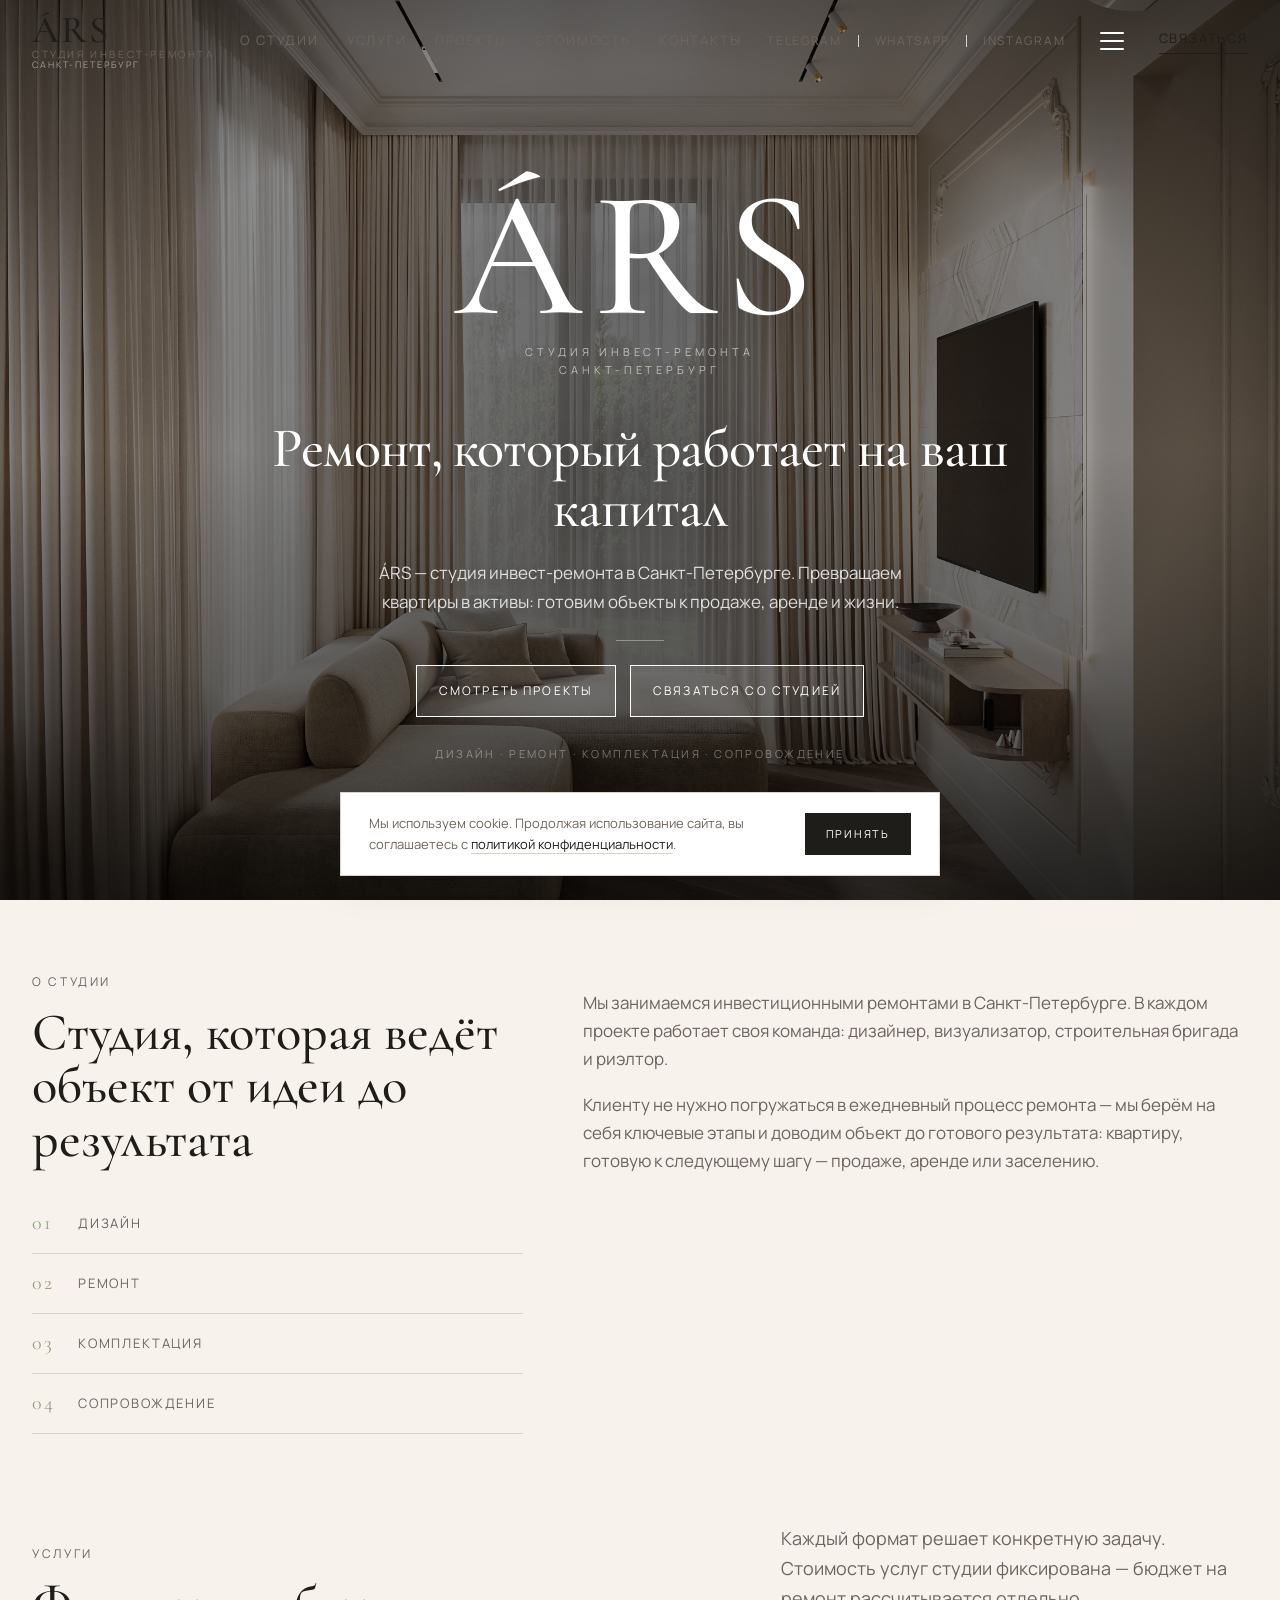
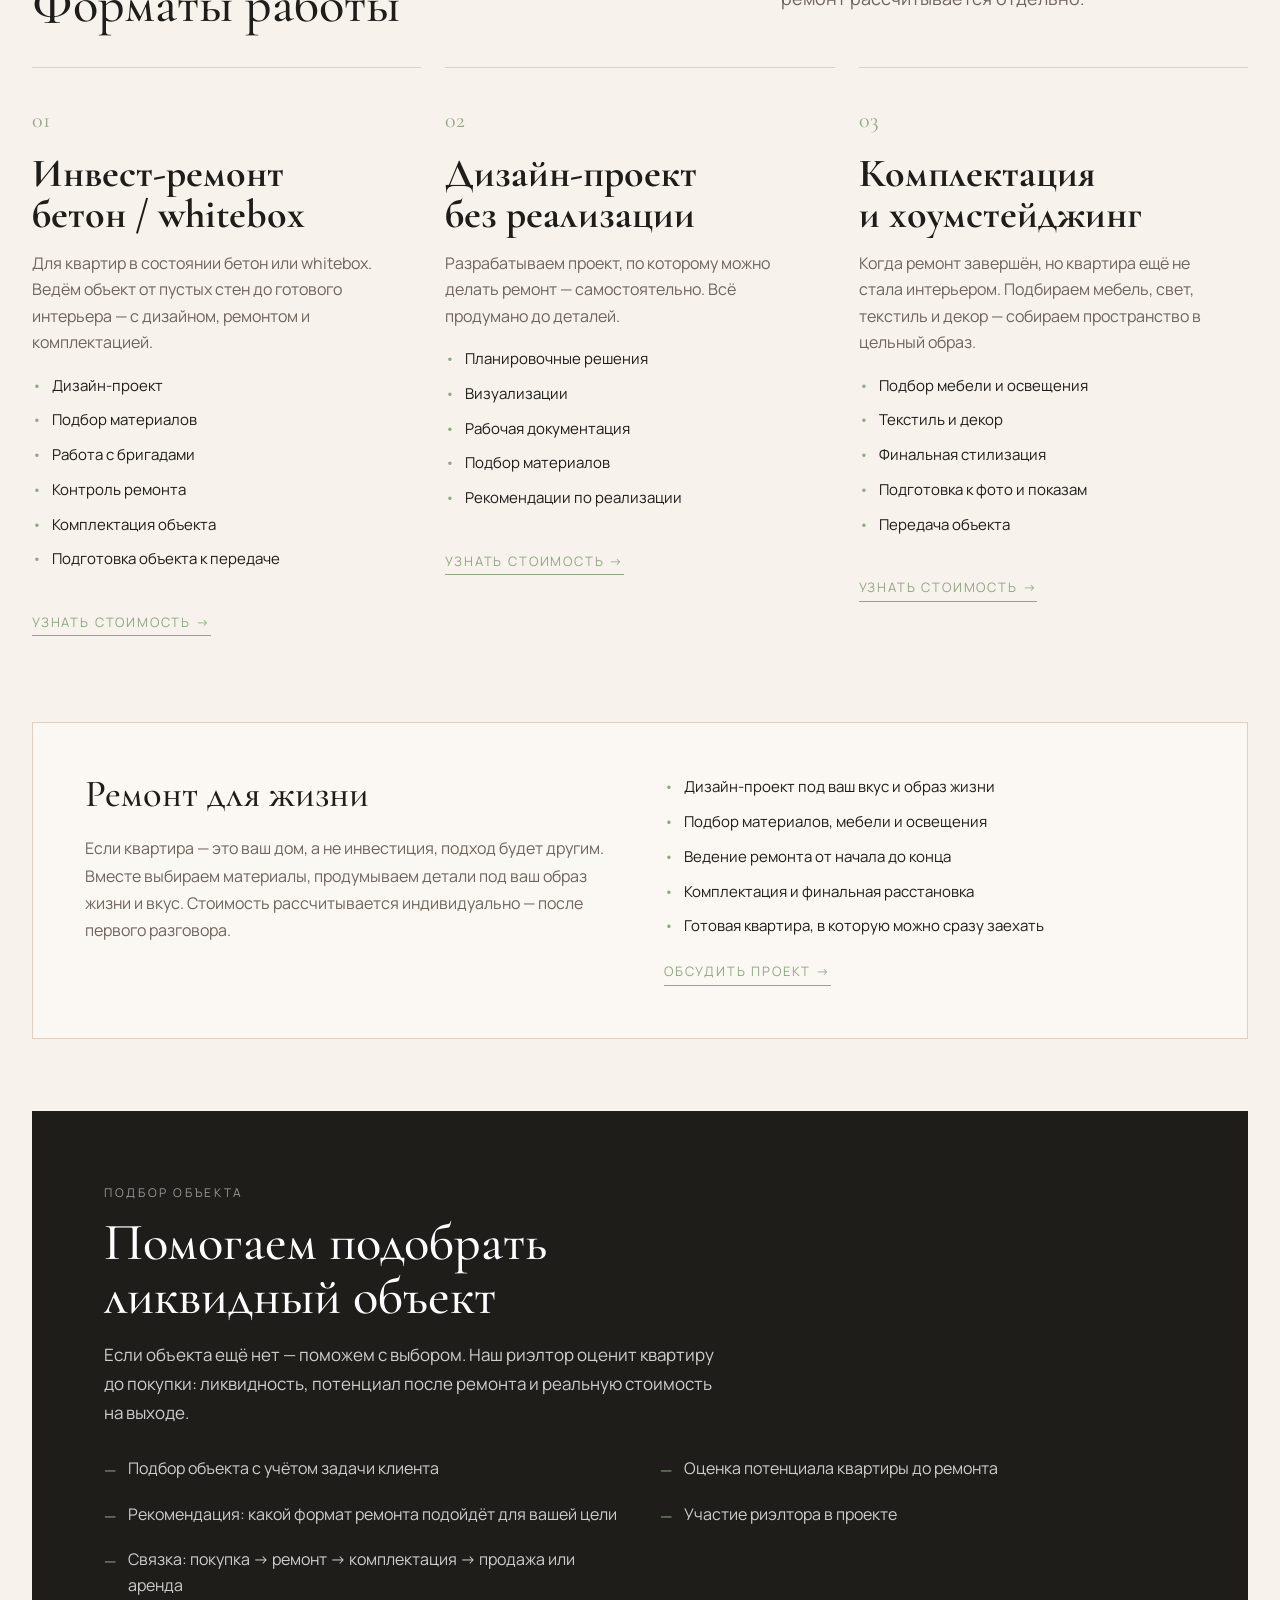
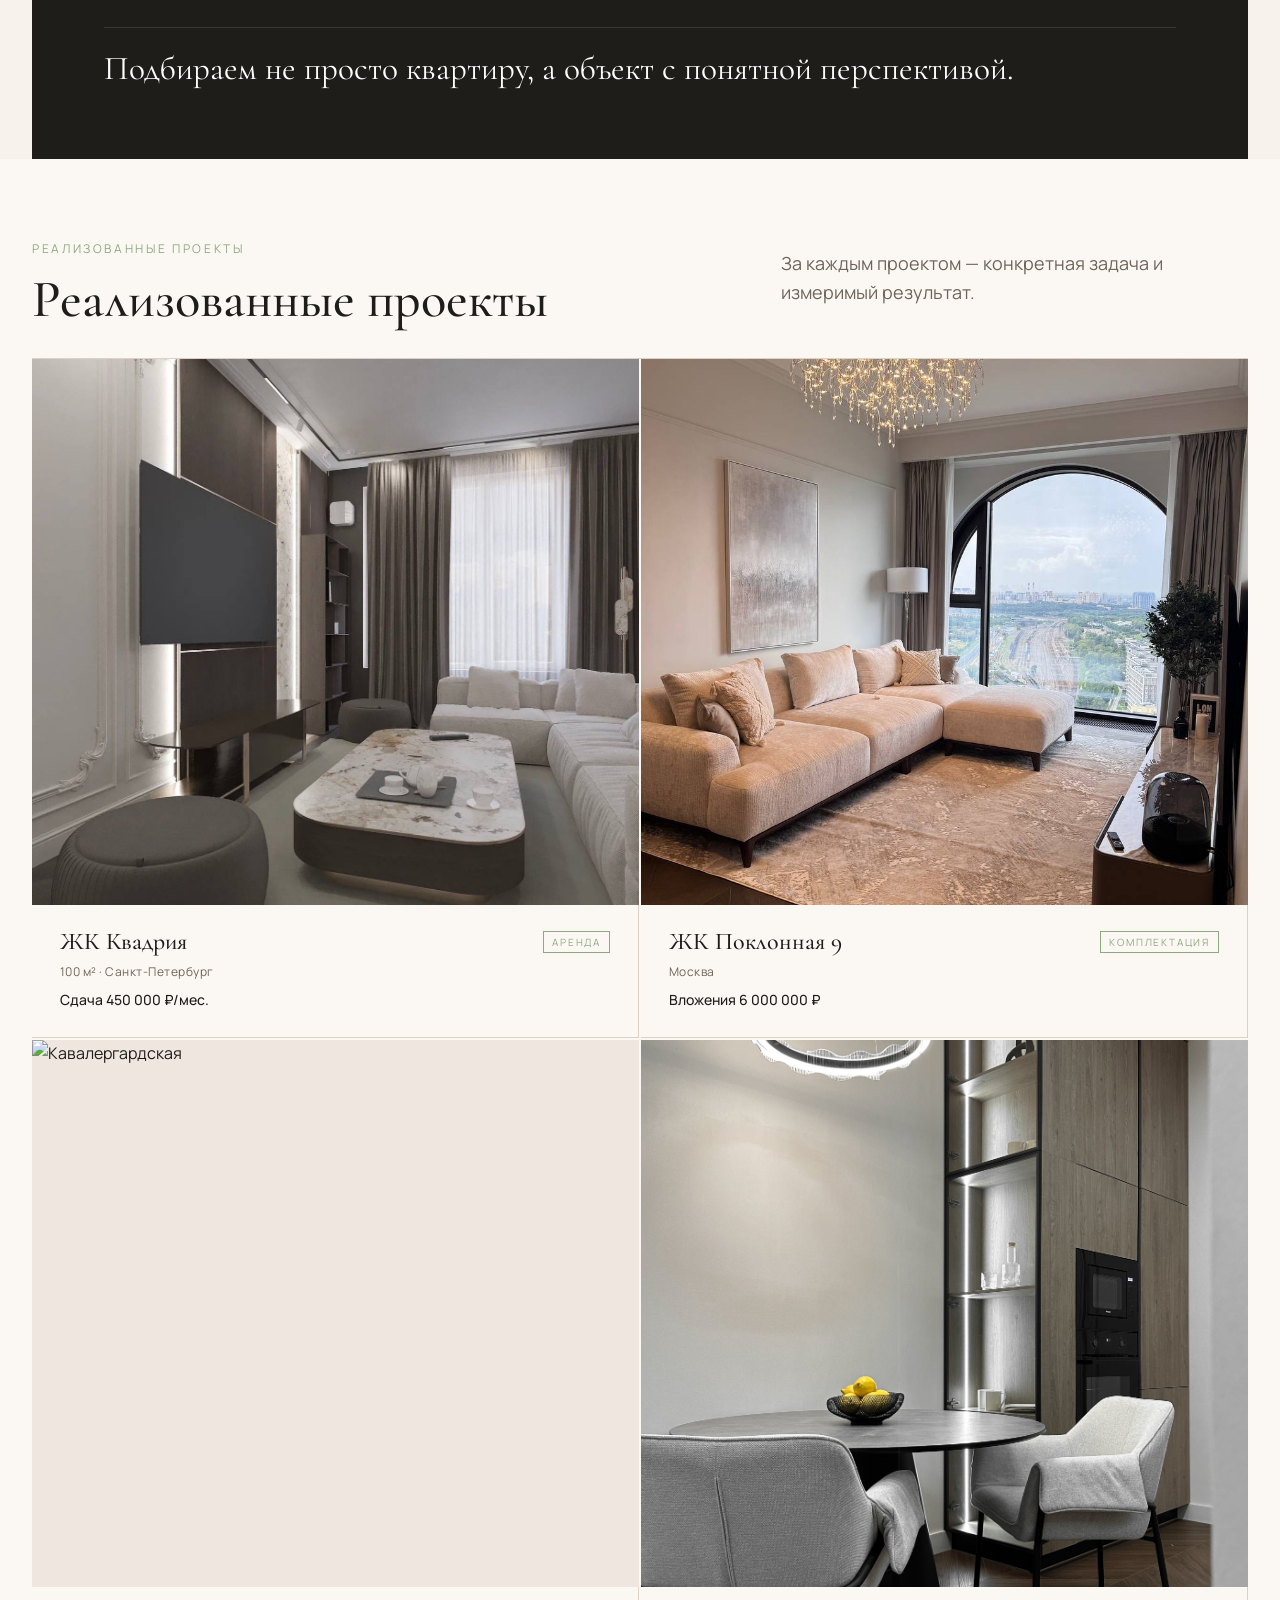
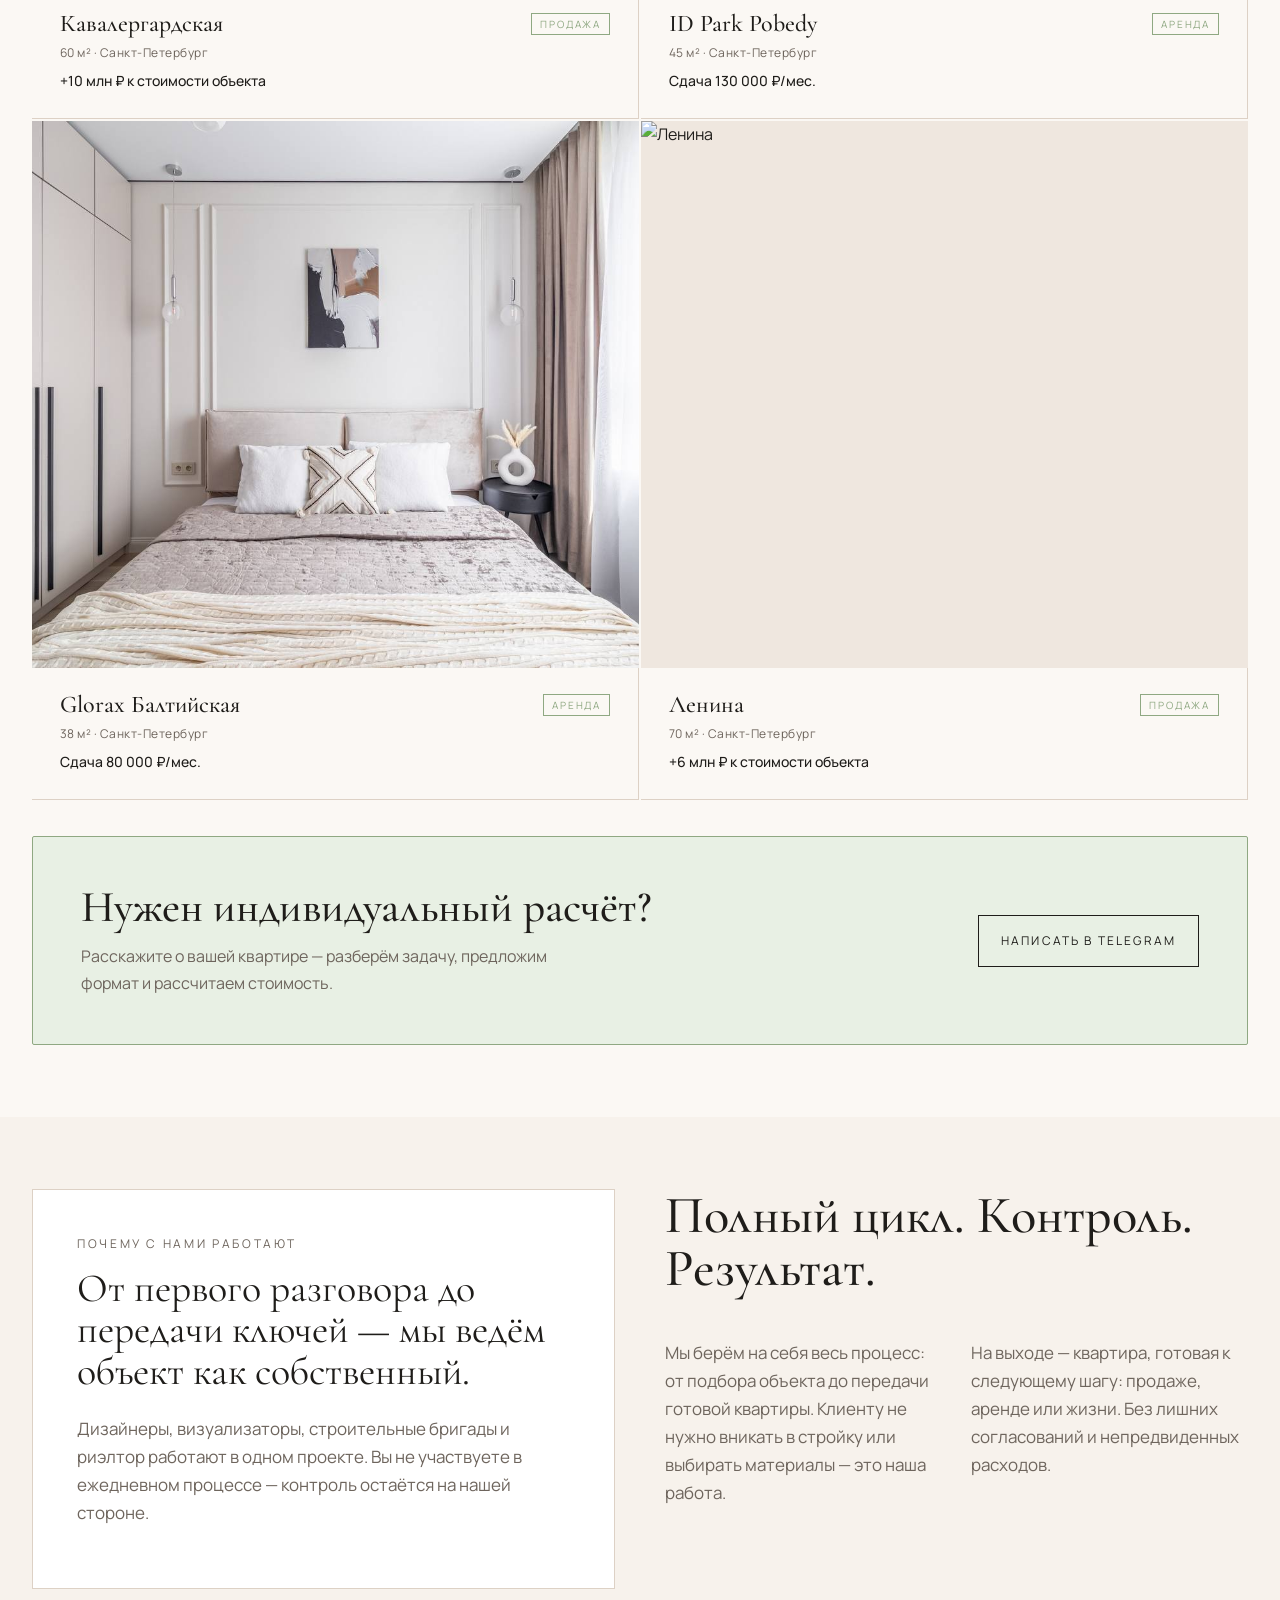
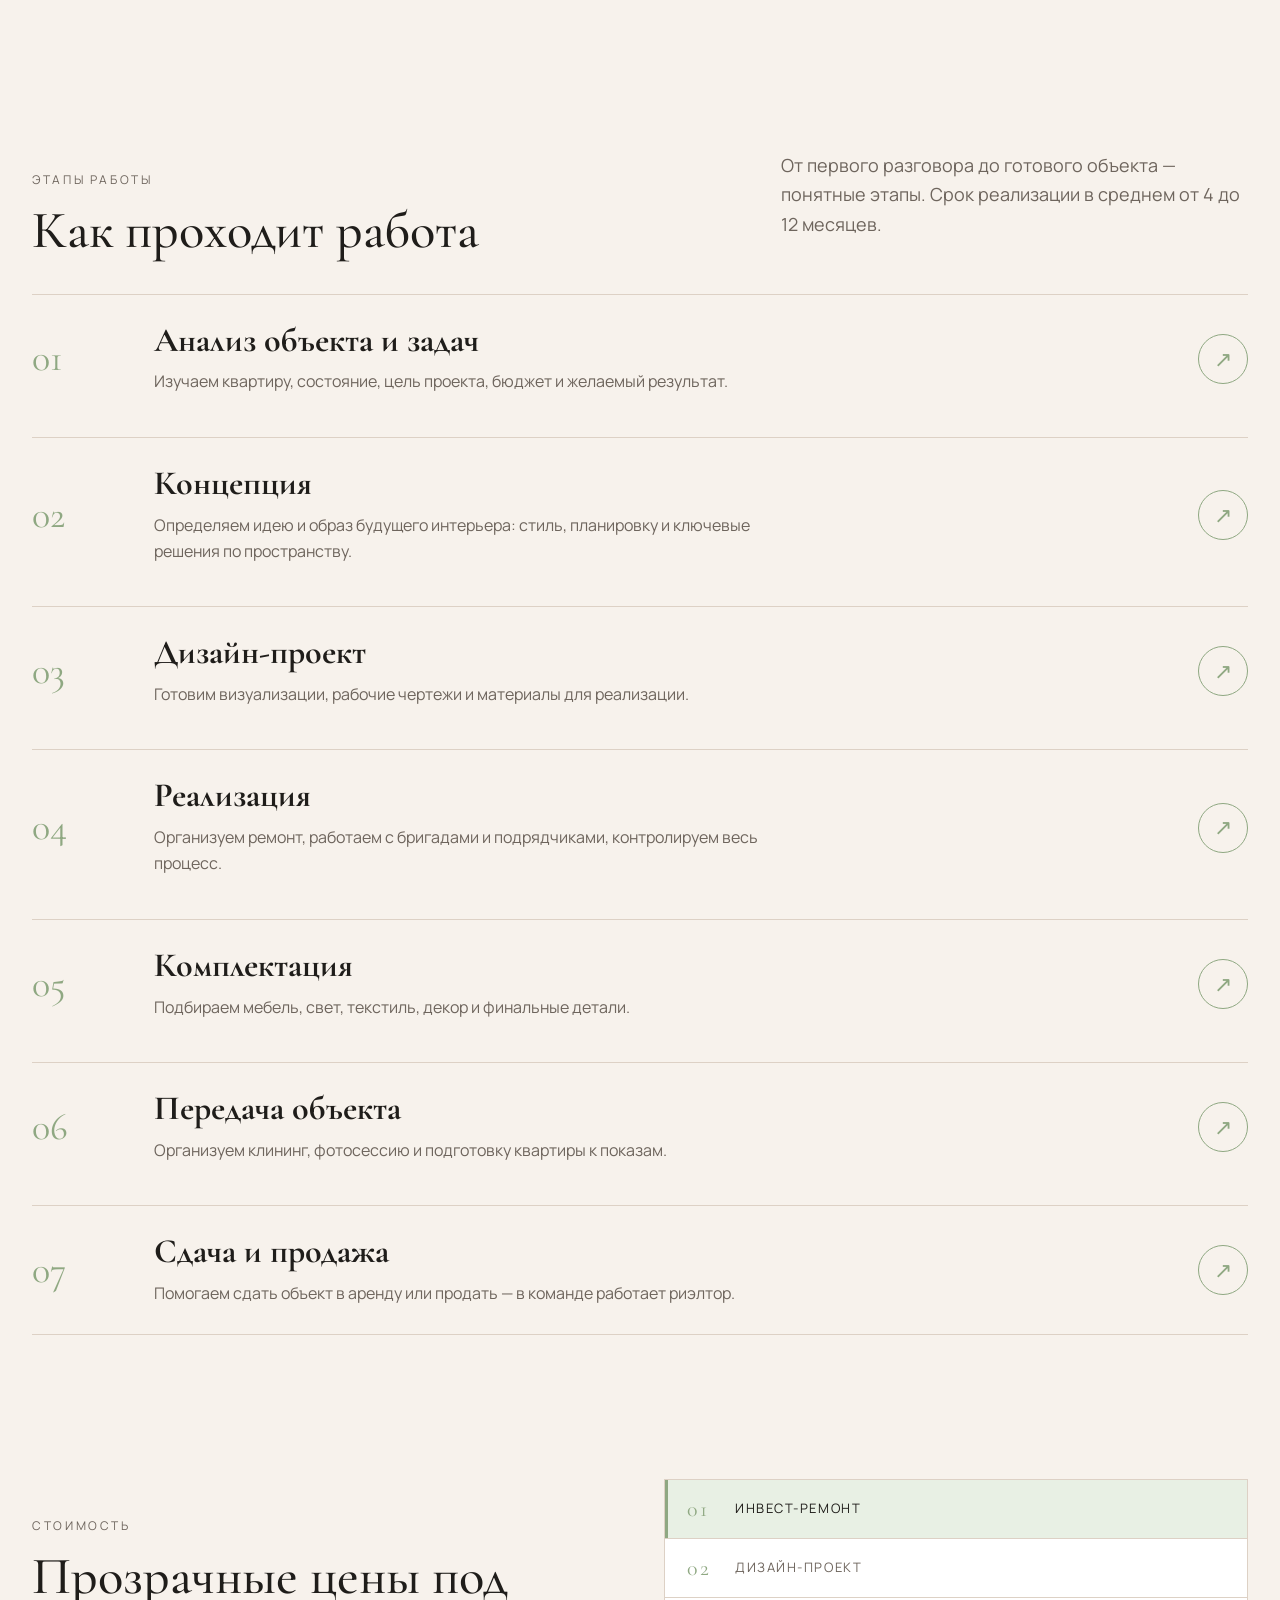
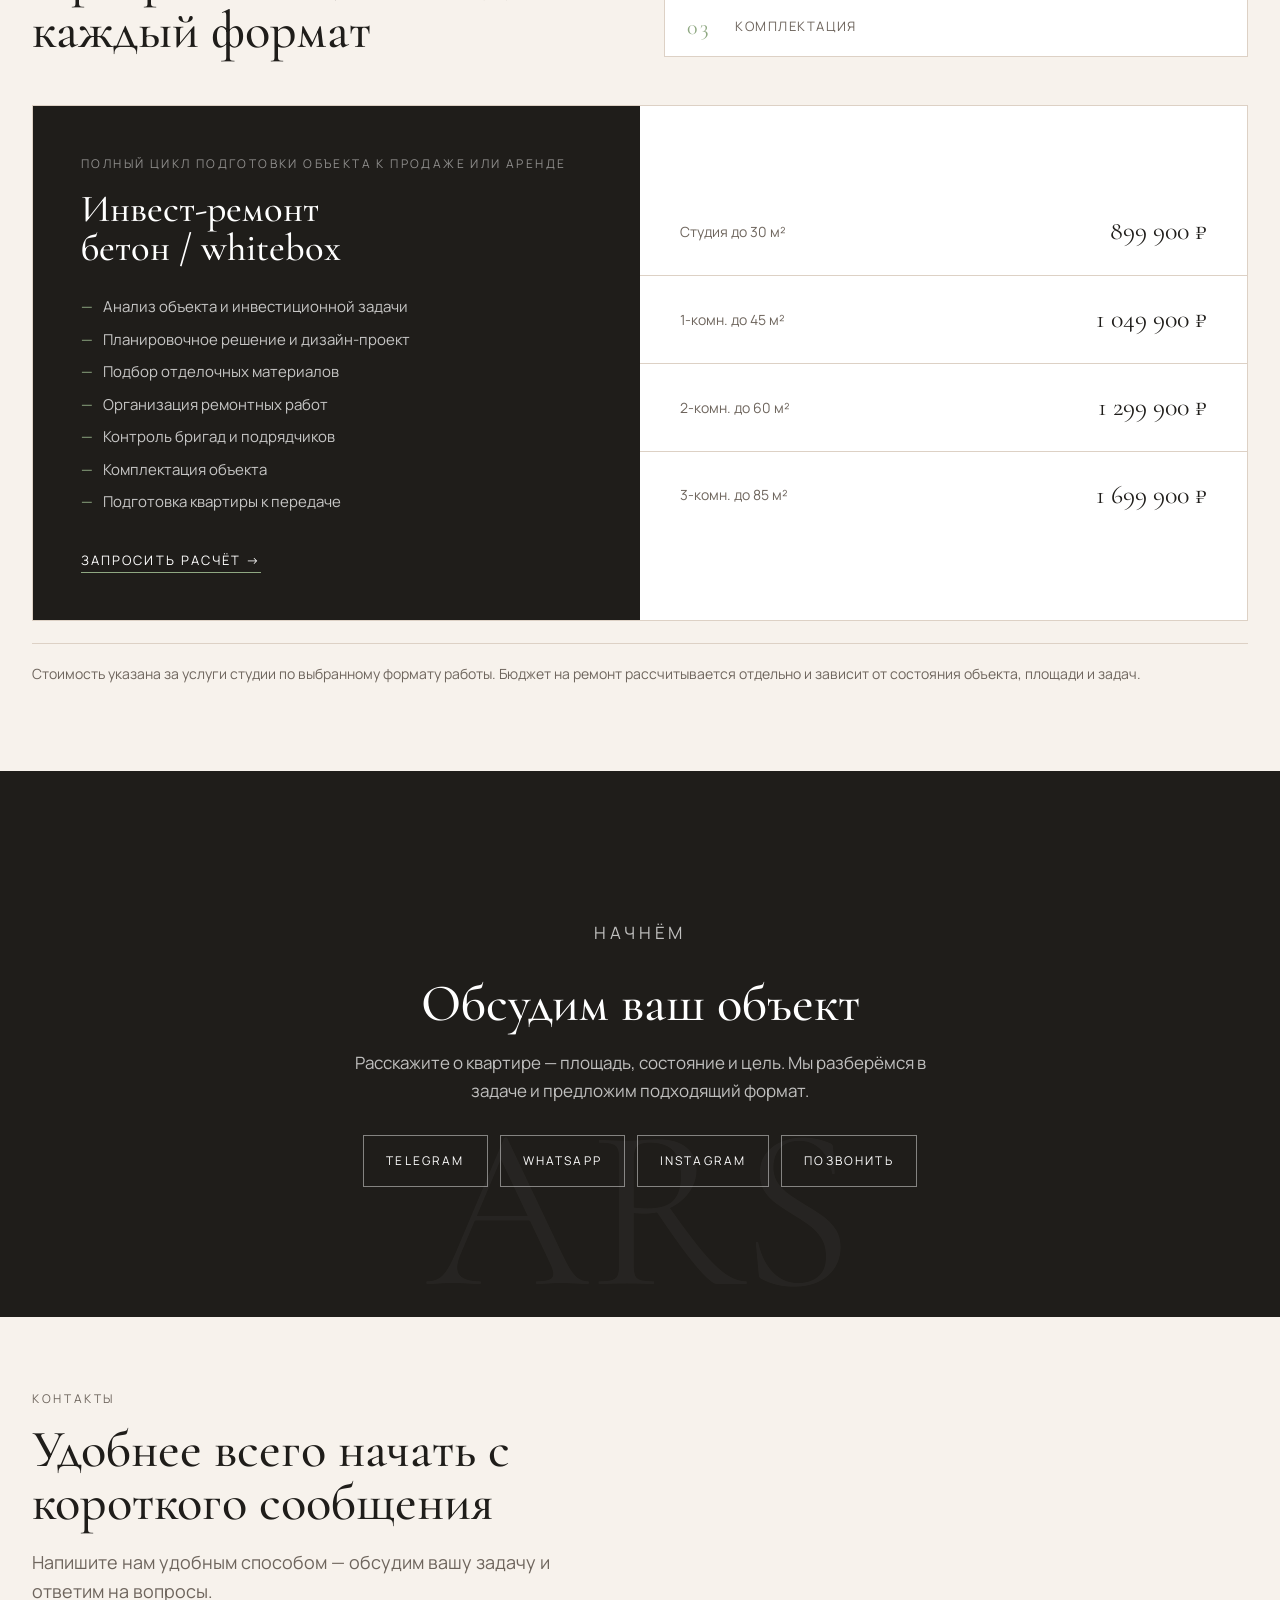
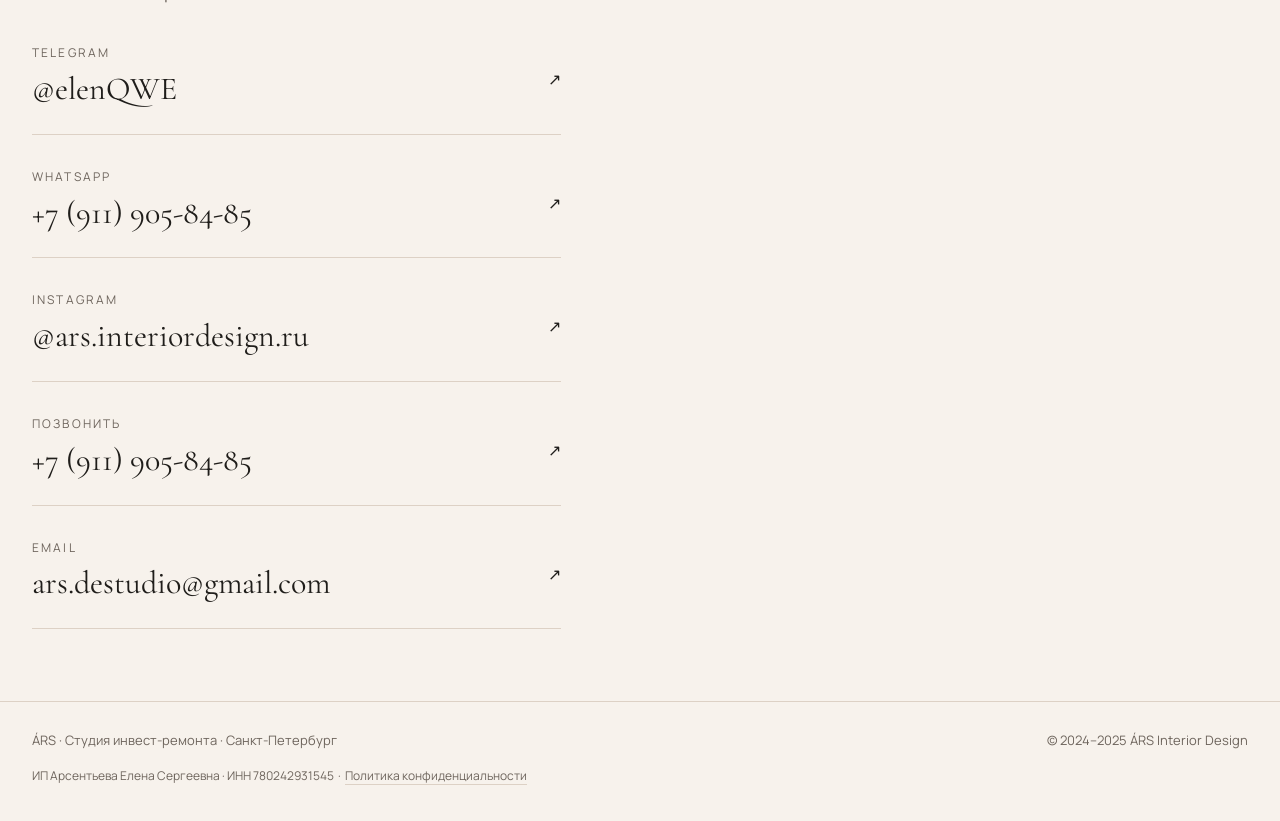
==== commit 53cbb73c: "Apply final website updates" ====
--- a/index.html
+++ b/index.html
@@ -34,7 +34,7 @@
     <div class="container topbar-inner">
       <a class="brand brand-typo" href="index.html">
         <span class="brand-ars">ÁRS</span>
-        <span class="brand-sub">Студия инвест-ремонта</span><span class="brand-city">Санкт-Петербург</span>
+        <span class="brand-sub">Студия инвест-ремонта</span><span class="brand-city"><nobr>Санкт-Петербург</nobr></span>
       </a>
       <nav class="nav">
         <a href="#about">О студии</a>
@@ -68,7 +68,7 @@
       </div>
       <div class="hero-center reveal visible">
         <div class="hero-logo-big">ÁRS</div>
-        <div class="hero-logo-sub">Студия инвест-ремонта · Санкт-Петербург</div>
+         <div class="hero-logo-sub"><span>Студия инвест-ремонта</span><span>Санкт-Петербург</span></div>
         <h1 class="hero-title">Ремонт, который работает на ваш капитал</h1>
         <p class="hero-sub">ÁRS — студия инвест-ремонта в Санкт-Петербурге. Превращаем квартиры в активы: готовим объекты к продаже, аренде и жизни.</p>
         <div class="hero-divider"></div>
@@ -130,7 +130,7 @@
           <article class="service-block">
             <div class="service-num">02</div>
             <h3 class="service-title">Дизайн-проект<br>без реализации</h3>
-            <p class="service-desc">Разрабатываем проект, по которому можно делать ремонт — самостоятельно или с любой бригадой. Всё продумано до деталей.</p>
+            <p class="service-desc">Разрабатываем проект, по которому можно делать ремонт — самостоятельно. Всё продумано до деталей.</p>
             <ul class="service-list">
               <li>Планировочные решения</li>
               <li>Визуализации</li>
@@ -219,7 +219,7 @@
                 <span class="case-tile-tag">Аренда</span>
               </div>
               <p class="case-tile-meta">100 м² · Санкт-Петербург</p>
-              <p class="case-tile-result">Аренда 450 000 ₽/мес.</p>
+              <p class="case-tile-result">Сдача 450 000 ₽/мес.</p>
             </div>
           </a>
 
@@ -261,7 +261,7 @@
                 <span class="case-tile-tag">Аренда</span>
               </div>
               <p class="case-tile-meta">45 м² · Санкт-Петербург</p>
-              <p class="case-tile-result">Аренда 130 000 ₽/мес.</p>
+              <p class="case-tile-result">Сдача 130 000 ₽/мес.</p>
             </div>
           </a>
 
@@ -275,7 +275,7 @@
                 <span class="case-tile-tag">Аренда</span>
               </div>
               <p class="case-tile-meta">38 м² · Санкт-Петербург</p>
-              <p class="case-tile-result">Аренда 80 000 ₽/мес.</p>
+              <p class="case-tile-result">Сдача 80 000 ₽/мес.</p>
             </div>
           </a>
 
@@ -368,7 +368,7 @@
           </div>
           <div class="process-row">
             <div class="process-num">07</div>
-            <div><h3 class="process-title">Сдача и продажа</h3><p class="process-text">Помогаем сдать объект в аренду или продать — риэлтор уже в команде.</p></div>
+            <div><h3 class="process-title">Сдача и продажа</h3><p class="process-text">Помогаем сдать объект в аренду или продать — в команде работает риэлтор.</p></div>
             <div class="process-pill">↗</div>
           </div>
         </div>
@@ -392,14 +392,16 @@
         <div class="ppanels reveal">
           <div class="ppanel active" id="pp0">
             <div class="ppanel-left">
-              <p class="ppanel-label">Полный цикл от проекта до передачи объекта</p>
+              <p class="ppanel-label">Полный цикл подготовки объекта к продаже или аренде</p>
               <h3 class="ppanel-title">Инвест-ремонт<br>бетон / whitebox</h3>
               <ul class="ppanel-includes">
-                <li>Дизайн-проект и визуализации</li>
-                <li>Подбор материалов</li>
-                <li>Работа с бригадами и контроль</li>
+                <li>Анализ объекта и инвестиционной задачи</li>
+                <li>Планировочное решение и дизайн-проект</li>
+                <li>Подбор отделочных материалов</li>
+                <li>Организация ремонтных работ</li>
+                <li>Контроль бригад и подрядчиков</li>
                 <li>Комплектация объекта</li>
-                <li>Подготовка объекта к передаче</li>
+                <li>Подготовка квартиры к передаче</li>
               </ul>
               <a class="ppanel-cta" href="#contacts">Запросить расчёт →</a>
             </div>
@@ -414,14 +416,15 @@
           </div>
           <div class="ppanel" id="pp1">
             <div class="ppanel-left">
-              <p class="ppanel-label">Полный пакет для самостоятельной реализации</p>
+              <p class="ppanel-label">Проектная база для самостоятельной реализации</p>
               <h3 class="ppanel-title">Дизайн-проект<br>без реализации</h3>
               <ul class="ppanel-includes">
-                <li>Планировочные решения</li>
-                <li>Визуализации интерьера</li>
-                <li>Визуализации и рабочая документация</li>
-                <li>Подбор материалов</li>
-                <li>Рекомендации по реализации</li>
+                <li>Обмерный план и планировочные решения</li>
+                <li>Концепция будущего интерьера</li>
+                <li>Визуализации основных помещений</li>
+                <li>Рабочая документация для ремонта</li>
+                <li>Ведомость отделочных материалов</li>
+                <li>Рекомендации по реализации проекта</li>
               </ul>
               <a class="ppanel-cta" href="#contacts">Запросить расчёт →</a>
             </div>
@@ -436,14 +439,15 @@
           </div>
           <div class="ppanel" id="pp2">
             <div class="ppanel-left">
-              <p class="ppanel-label">Финальное оформление готового объекта</p>
+              <p class="ppanel-label">Финальная подготовка объекта к продаже или аренде</p>
               <h3 class="ppanel-title">Комплектация<br>и хоумстейджинг</h3>
               <ul class="ppanel-includes">
-                <li>Подбор мебели и освещения</li>
-                <li>Текстиль и декор</li>
-                <li>Финальная стилизация</li>
-                <li>Подготовка к фото и показам</li>
-                <li>Передача объекта</li>
+                <li>Анализ готового интерьера и задачи объекта</li>
+                <li>Подбор мебели, света и предметов интерьера</li>
+                <li>Формирование цельного визуального образа</li>
+                <li>Финальная стилизация перед съёмкой</li>
+                <li>Подготовка квартиры к показам</li>
+                <li>Передача готового объекта</li>
               </ul>
               <a class="ppanel-cta" href="#contacts">Запросить расчёт →</a>
             </div>
--- a/styles.css
+++ b/styles.css
@@ -1711,3 +1711,29 @@
   transform: none !important;
   transition: none !important;
 }
+
+/* Логотип — две строки, Санкт-Петербург без переноса */
+.brand-sub,
+.brand-city {
+  white-space: nowrap;
+  display: block;
+}
+.brand-city {
+  hyphens: none;
+  word-break: keep-all;
+}
+
+/* ── Логотип мобиль — обе строки влезают без переноса ── */
+@media (max-width: 480px) {
+  .brand-ars  { font-size: 24px !important; letter-spacing: .04em }
+  .brand-sub  { font-size: 7.5px !important; letter-spacing: .16em; white-space: nowrap }
+  .brand-city { font-size: 7.5px !important; letter-spacing: .16em; white-space: nowrap }
+}
+@media (max-width: 380px) {
+  .brand-sub  { font-size: 6.5px !important; letter-spacing: .1em }
+  .brand-city { font-size: 6.5px !important; letter-spacing: .1em }
+}
+
+/* Санкт-Петербург — никогда не переносится */
+.brand-city, .brand-sub { white-space: nowrap !important; display: block !important; hyphens: none !important; word-break: keep-all !important; }
+.hero-logo-sub span { white-space: nowrap !important; display: block !important; }
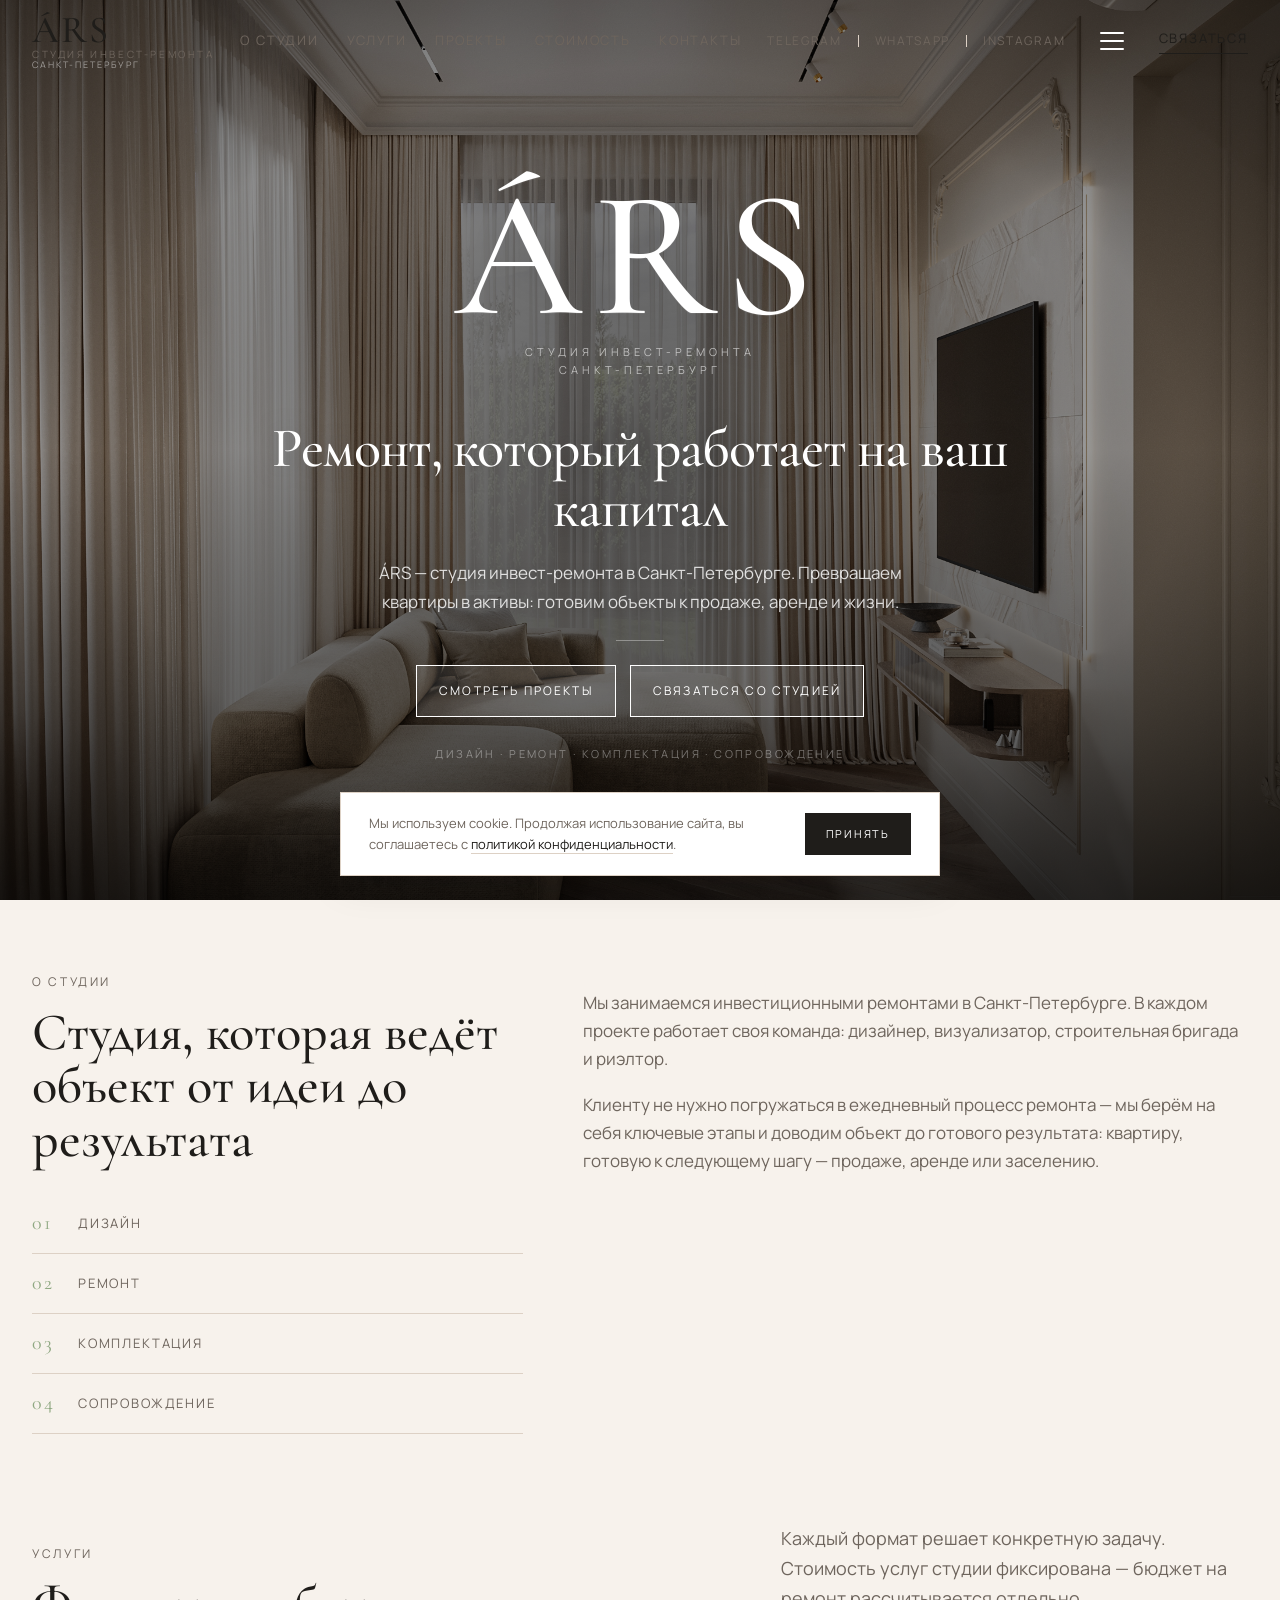
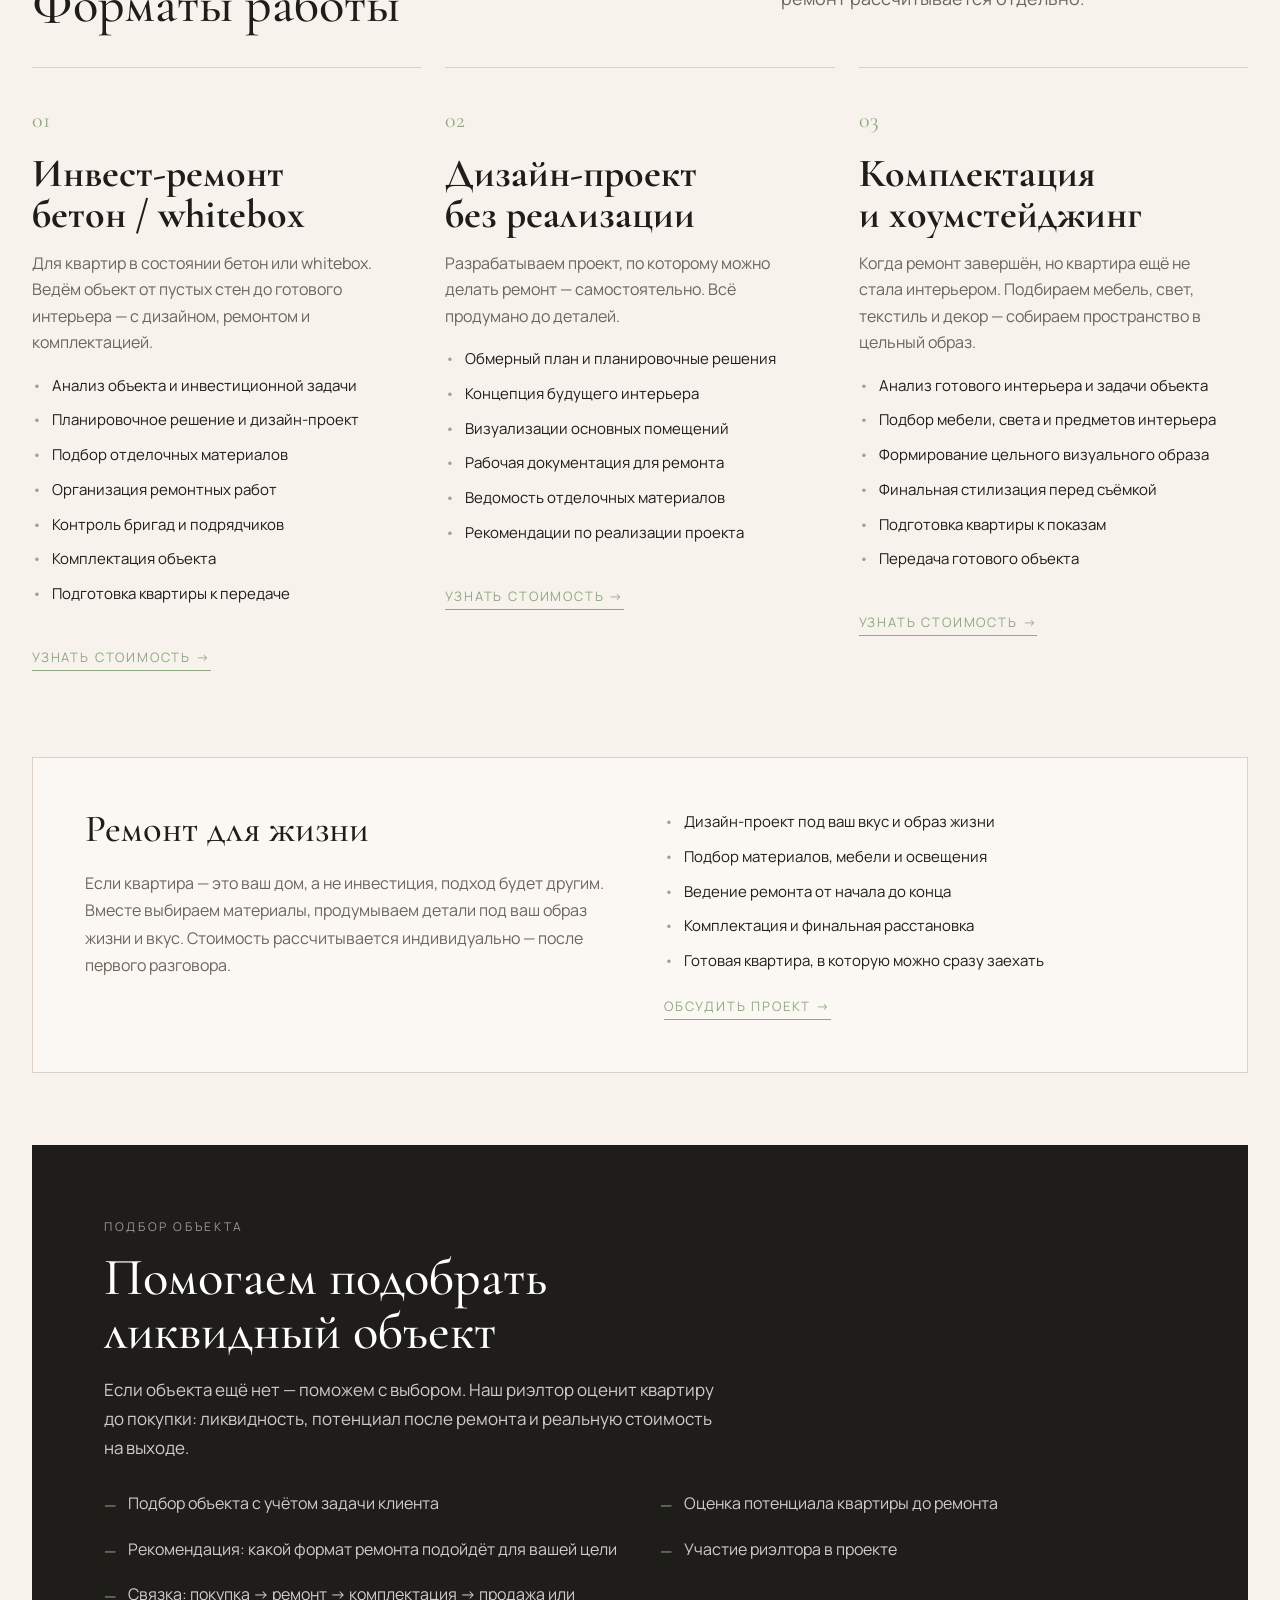
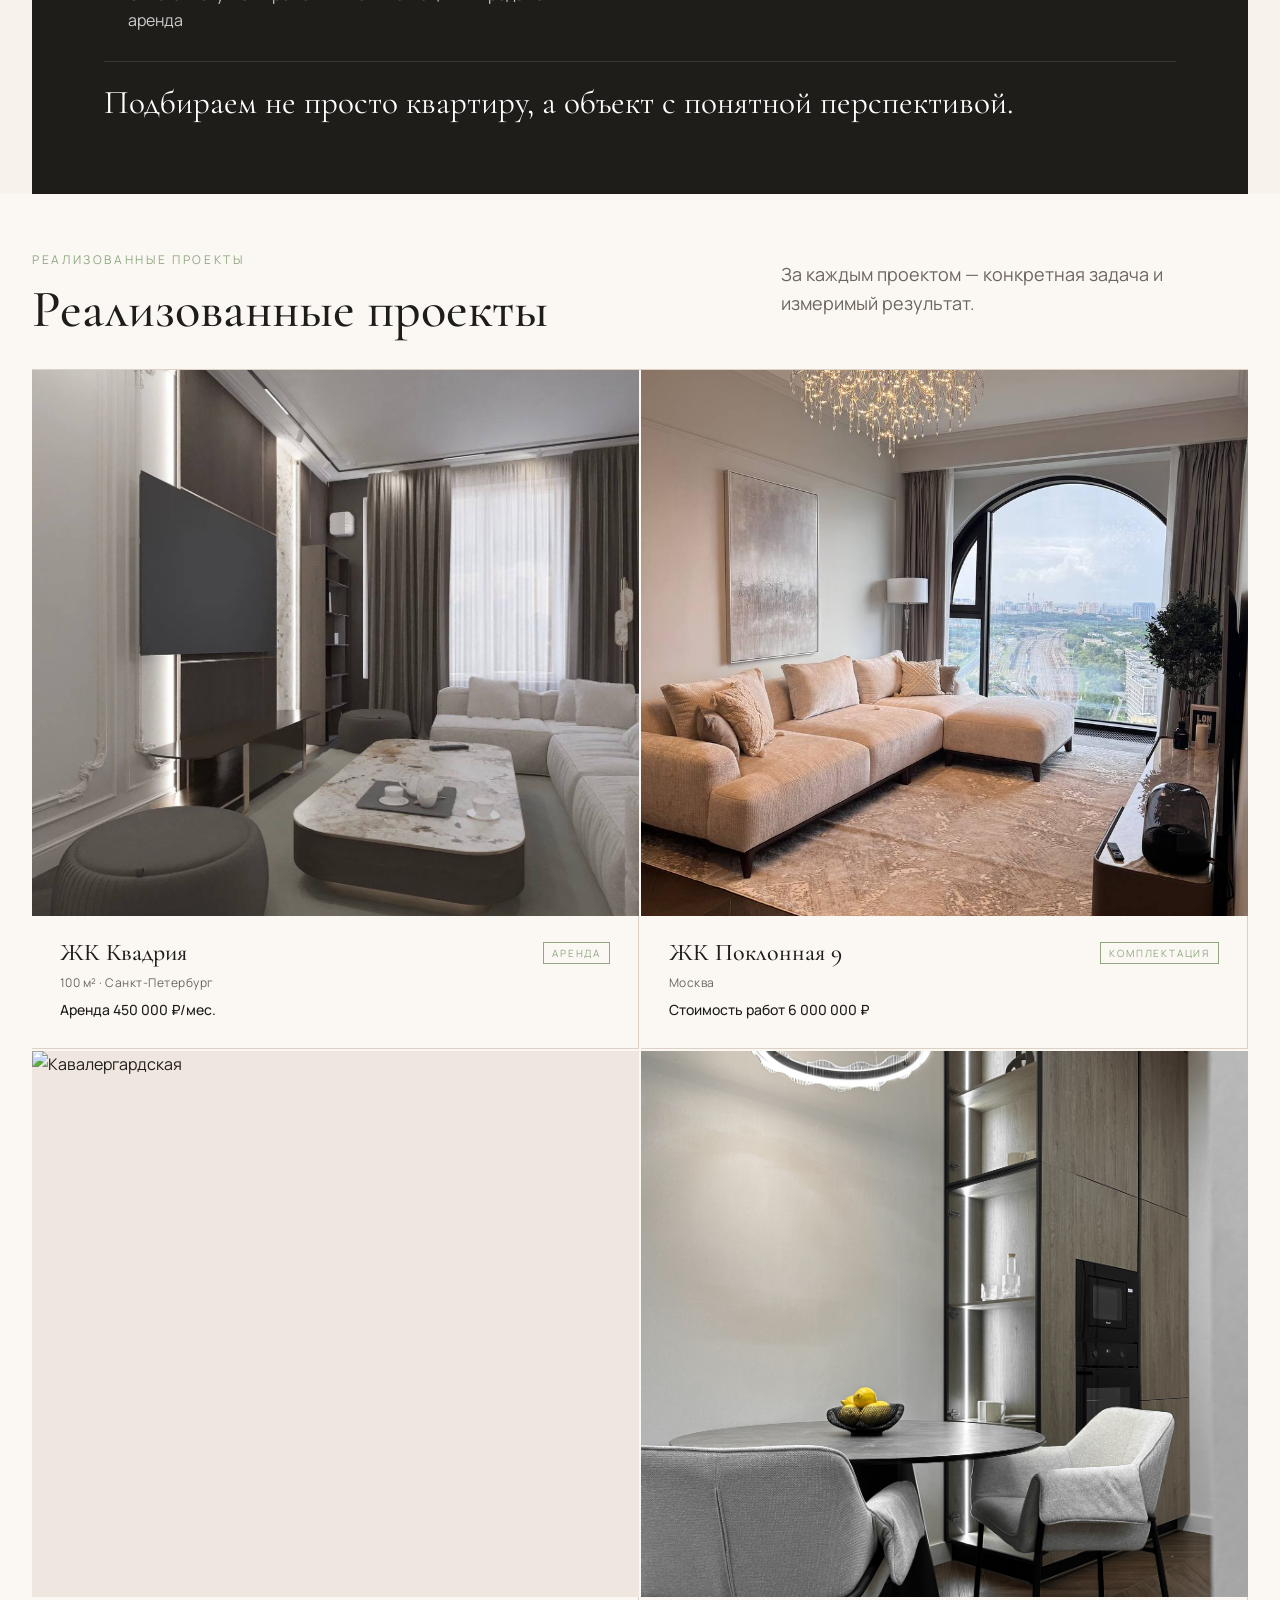
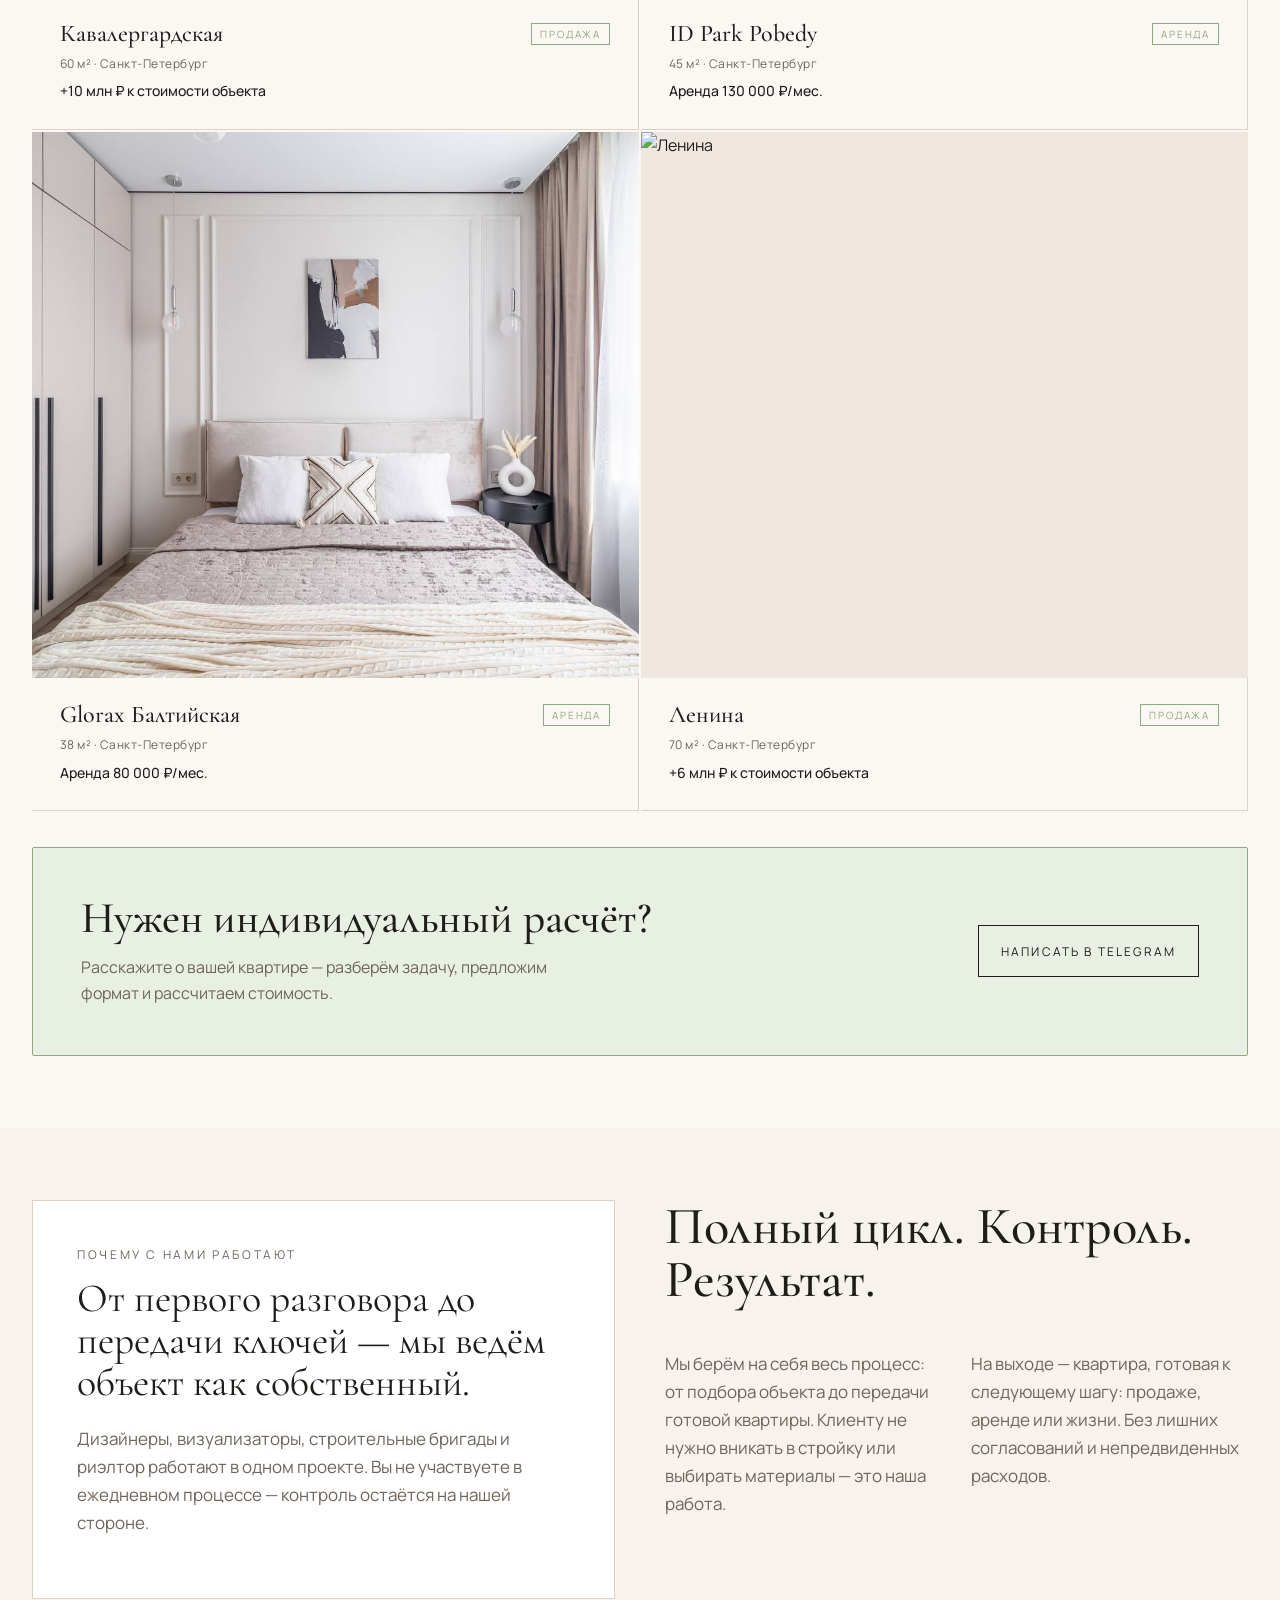
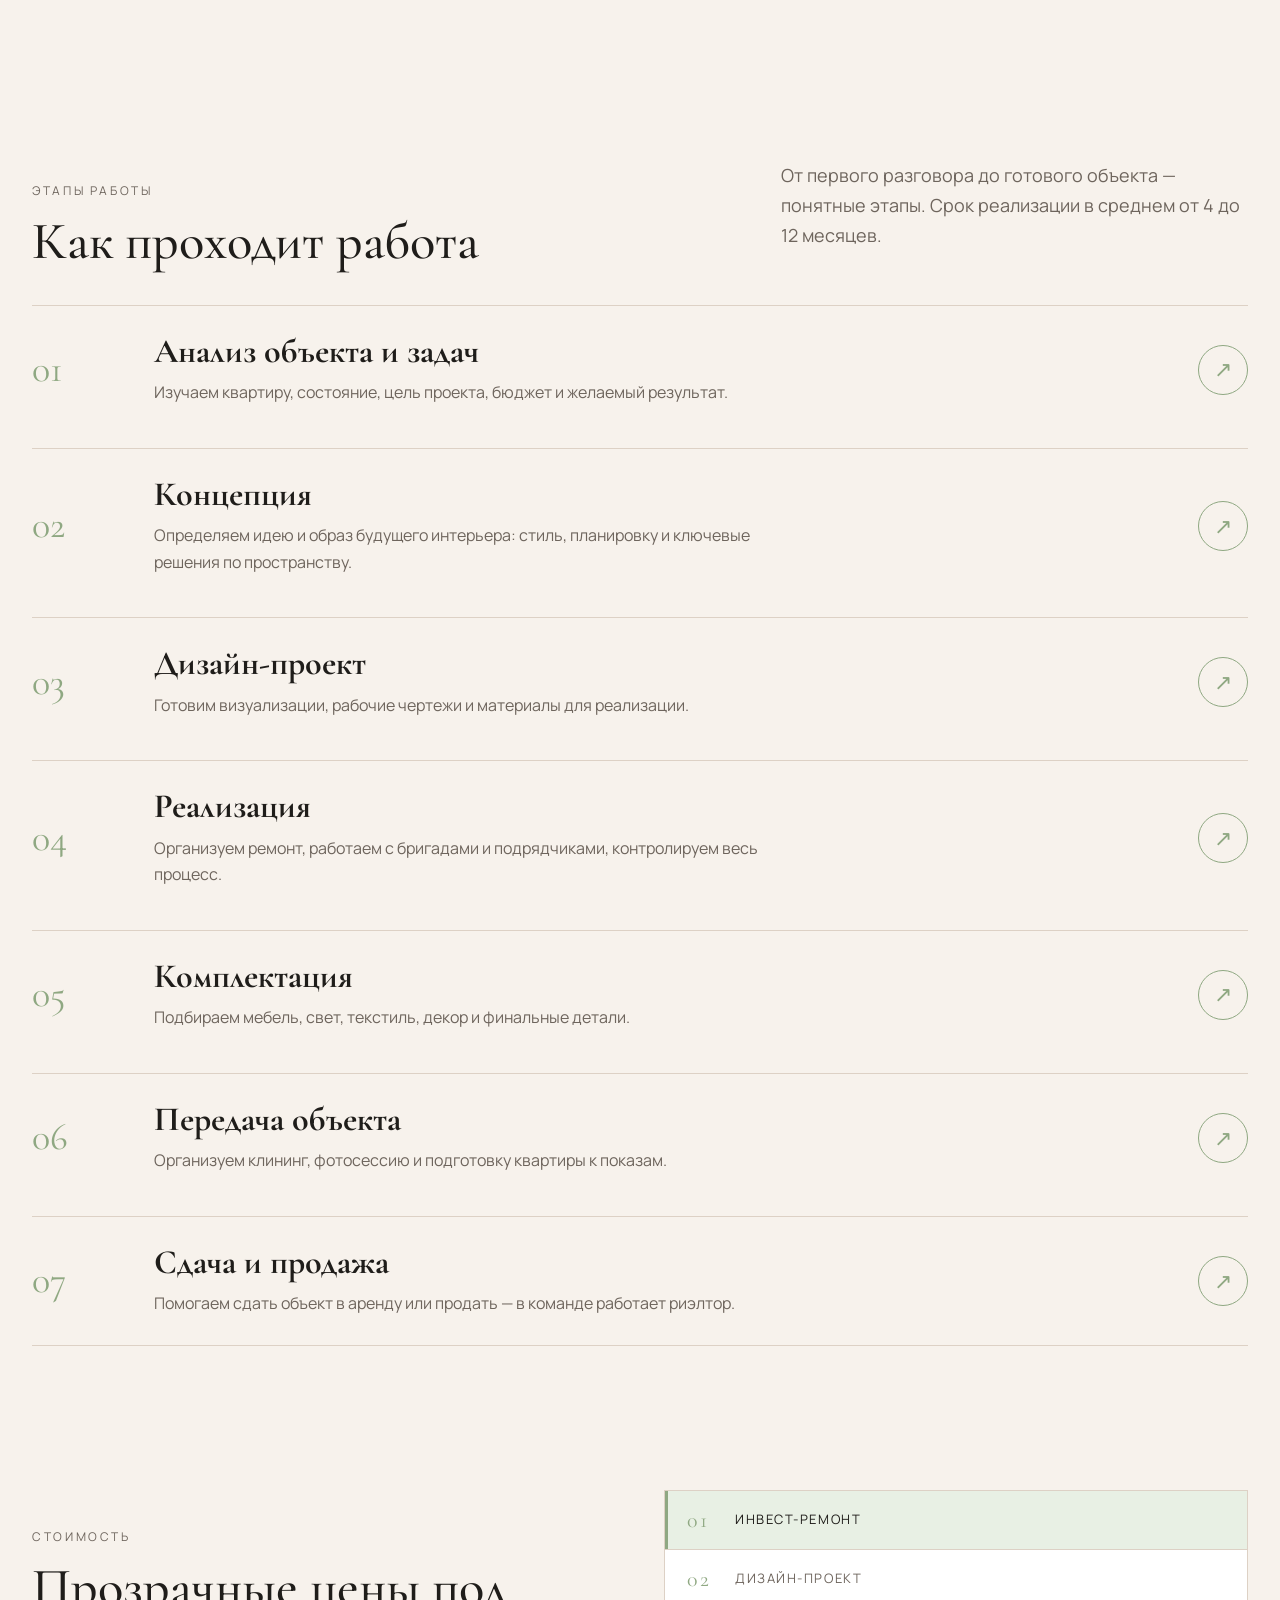
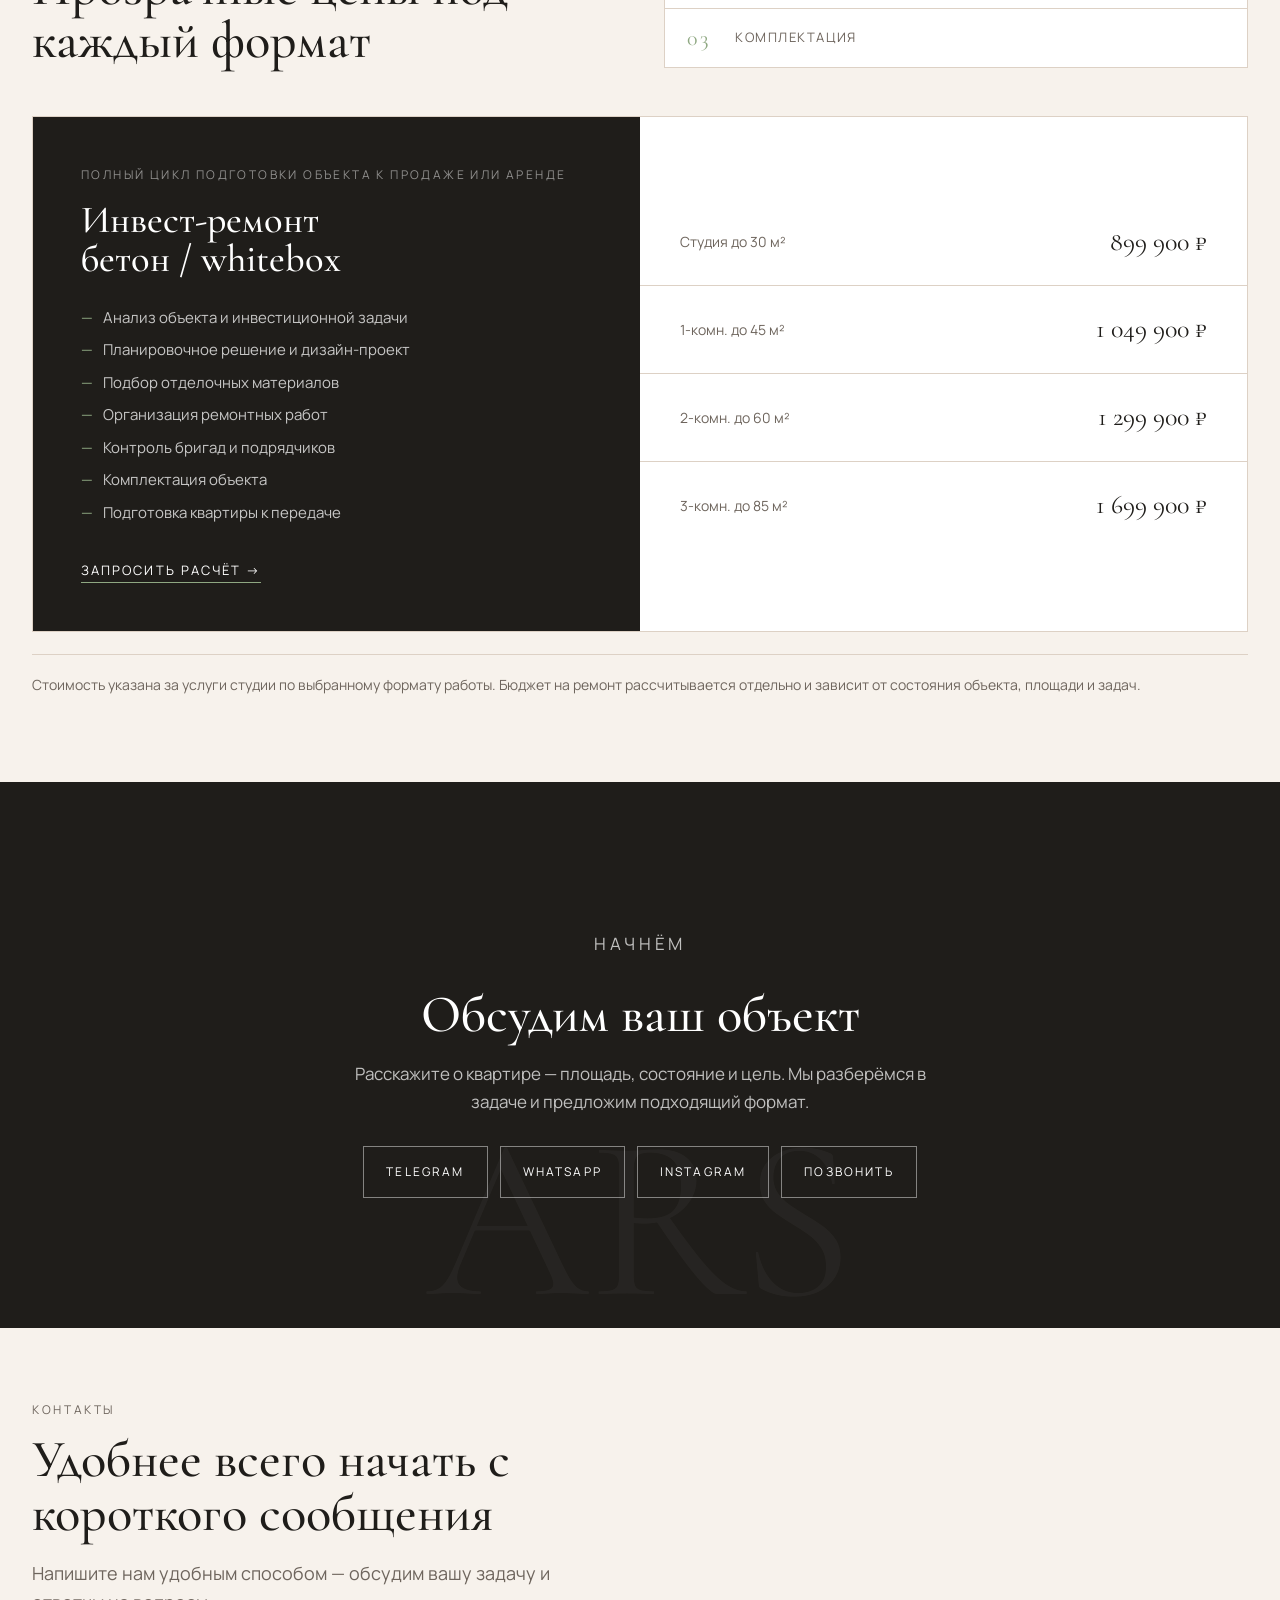
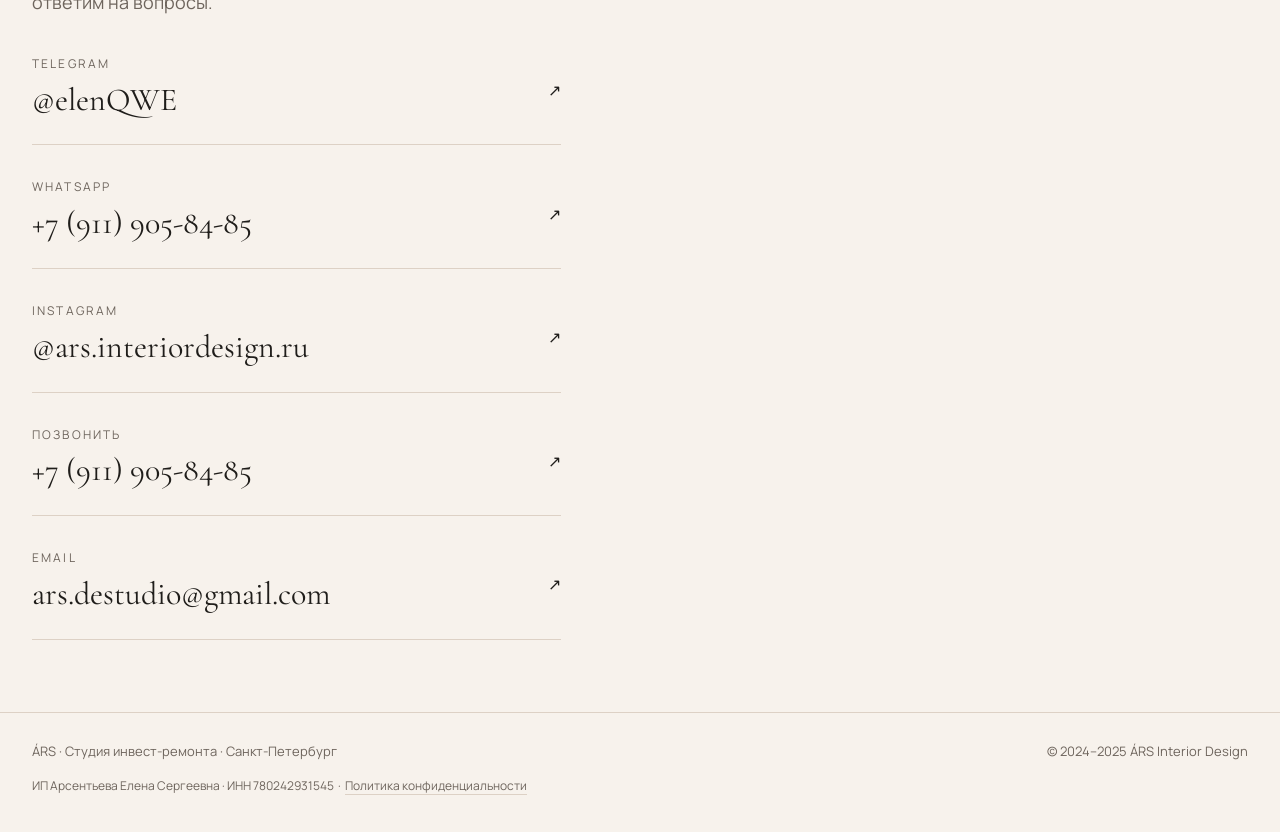
==== commit 6e8c2ebe: "Apply final website updates" ====
--- a/index.html
+++ b/index.html
@@ -73,7 +73,7 @@
         <p class="hero-sub">ÁRS — студия инвест-ремонта в Санкт-Петербурге. Превращаем квартиры в активы: готовим объекты к продаже, аренде и жизни.</p>
         <div class="hero-divider"></div>
         <div class="btn-row btn-row-center">
-          <a class="btn light" href="#projects">Смотреть проекты</a>
+          <a class="btn light" href="#projects-grid">Смотреть проекты</a>
           <a class="btn light btn-outline-light" href="#contacts">Связаться со студией</a>
         </div>
         <div class="hero-tagline">Дизайн · ремонт · комплектация · сопровождение</div>
@@ -118,12 +118,13 @@
             <h3 class="service-title">Инвест-ремонт<br>бетон / whitebox</h3>
             <p class="service-desc">Для квартир в состоянии бетон или whitebox. Ведём объект от пустых стен до готового интерьера — с дизайном, ремонтом и комплектацией.</p>
             <ul class="service-list">
-              <li>Дизайн-проект</li>
-              <li>Подбор материалов</li>
-              <li>Работа с бригадами</li>
-              <li>Контроль ремонта</li>
+              <li>Анализ объекта и инвестиционной задачи</li>
+              <li>Планировочное решение и дизайн-проект</li>
+              <li>Подбор отделочных материалов</li>
+              <li>Организация ремонтных работ</li>
+              <li>Контроль бригад и подрядчиков</li>
               <li>Комплектация объекта</li>
-              <li>Подготовка объекта к передаче</li>
+              <li>Подготовка квартиры к передаче</li>
             </ul>
             <a class="service-cta" href="#pricing">Узнать стоимость →</a>
           </article>
@@ -132,11 +133,12 @@
             <h3 class="service-title">Дизайн-проект<br>без реализации</h3>
             <p class="service-desc">Разрабатываем проект, по которому можно делать ремонт — самостоятельно. Всё продумано до деталей.</p>
             <ul class="service-list">
-              <li>Планировочные решения</li>
-              <li>Визуализации</li>
-              <li>Рабочая документация</li>
-              <li>Подбор материалов</li>
-              <li>Рекомендации по реализации</li>
+              <li>Обмерный план и планировочные решения</li>
+              <li>Концепция будущего интерьера</li>
+              <li>Визуализации основных помещений</li>
+              <li>Рабочая документация для ремонта</li>
+              <li>Ведомость отделочных материалов</li>
+              <li>Рекомендации по реализации проекта</li>
             </ul>
             <a class="service-cta" href="#pricing">Узнать стоимость →</a>
           </article>
@@ -145,11 +147,12 @@
             <h3 class="service-title">Комплектация<br>и хоумстейджинг</h3>
             <p class="service-desc">Когда ремонт завершён, но квартира ещё не стала интерьером. Подбираем мебель, свет, текстиль и декор — собираем пространство в цельный образ.</p>
             <ul class="service-list">
-              <li>Подбор мебели и освещения</li>
-              <li>Текстиль и декор</li>
-              <li>Финальная стилизация</li>
-              <li>Подготовка к фото и показам</li>
-              <li>Передача объекта</li>
+              <li>Анализ готового интерьера и задачи объекта</li>
+              <li>Подбор мебели, света и предметов интерьера</li>
+              <li>Формирование цельного визуального образа</li>
+              <li>Финальная стилизация перед съёмкой</li>
+              <li>Подготовка квартиры к показам</li>
+              <li>Передача готового объекта</li>
             </ul>
             <a class="service-cta" href="#pricing">Узнать стоимость →</a>
           </article>
@@ -197,7 +200,7 @@
     </section>
 
     <!-- ПРОЕКТЫ -->
-    <section class="section" id="projects">
+    <section class="section" id="projects" style="scroll-margin-top:72px; padding-top:48px;">
       <div class="container">
         <div class="section-top reveal">
           <div>
@@ -207,7 +210,7 @@
           <p class="lead">За каждым проектом — конкретная задача и измеримый результат.</p>
         </div>
 
-        <div class="cases-grid reveal">
+        <div id="projects-grid" class="cases-grid reveal">
 
           <a class="case-tile" href="case-1.html">
             <div class="case-tile-img">
@@ -219,7 +222,7 @@
                 <span class="case-tile-tag">Аренда</span>
               </div>
               <p class="case-tile-meta">100 м² · Санкт-Петербург</p>
-              <p class="case-tile-result">Сдача 450 000 ₽/мес.</p>
+              <p class="case-tile-result">Аренда 450 000 ₽/мес.</p>
             </div>
           </a>
 
@@ -233,7 +236,7 @@
                 <span class="case-tile-tag">Комплектация</span>
               </div>
               <p class="case-tile-meta">Москва</p>
-              <p class="case-tile-result">Вложения 6 000 000 ₽</p>
+              <p class="case-tile-result">Стоимость работ 6 000 000 ₽</p>
             </div>
           </a>
 
@@ -261,7 +264,7 @@
                 <span class="case-tile-tag">Аренда</span>
               </div>
               <p class="case-tile-meta">45 м² · Санкт-Петербург</p>
-              <p class="case-tile-result">Сдача 130 000 ₽/мес.</p>
+              <p class="case-tile-result">Аренда 130 000 ₽/мес.</p>
             </div>
           </a>
 
@@ -275,7 +278,7 @@
                 <span class="case-tile-tag">Аренда</span>
               </div>
               <p class="case-tile-meta">38 м² · Санкт-Петербург</p>
-              <p class="case-tile-result">Сдача 80 000 ₽/мес.</p>
+              <p class="case-tile-result">Аренда 80 000 ₽/мес.</p>
             </div>
           </a>
 
--- a/styles.css
+++ b/styles.css
@@ -1737,3 +1737,17 @@
 /* Санкт-Петербург — никогда не переносится */
 .brand-city, .brand-sub { white-space: nowrap !important; display: block !important; hyphens: none !important; word-break: keep-all !important; }
 .hero-logo-sub span { white-space: nowrap !important; display: block !important; }
+
+/* Скролл к проектам — без лишнего зазора сверху */
+#projects {
+  scroll-margin-top: 80px;
+}
+/* Убираем верхний padding у секции проектов */
+#projects.section {
+  padding-top: 48px !important;
+}
+
+/* Скролл прямо к сетке проектов */
+#projects-grid {
+  scroll-margin-top: 72px;
+}
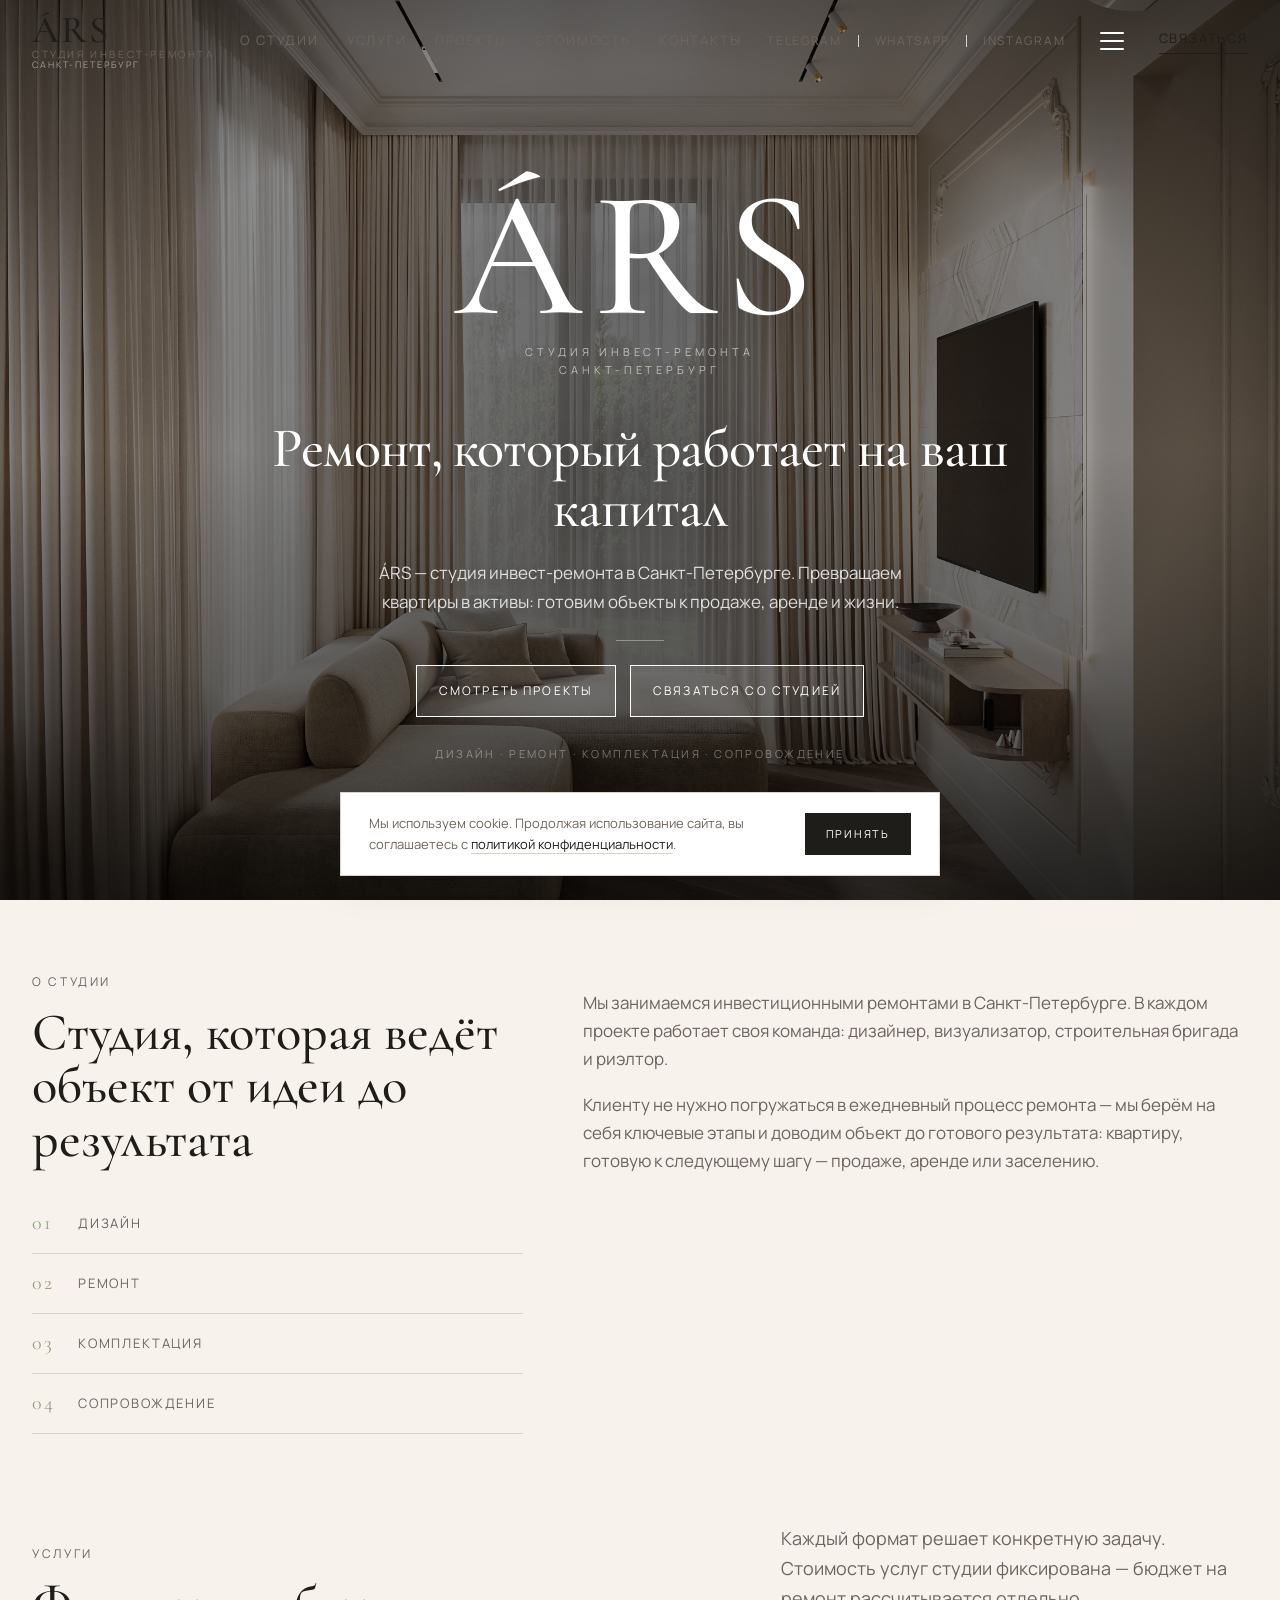
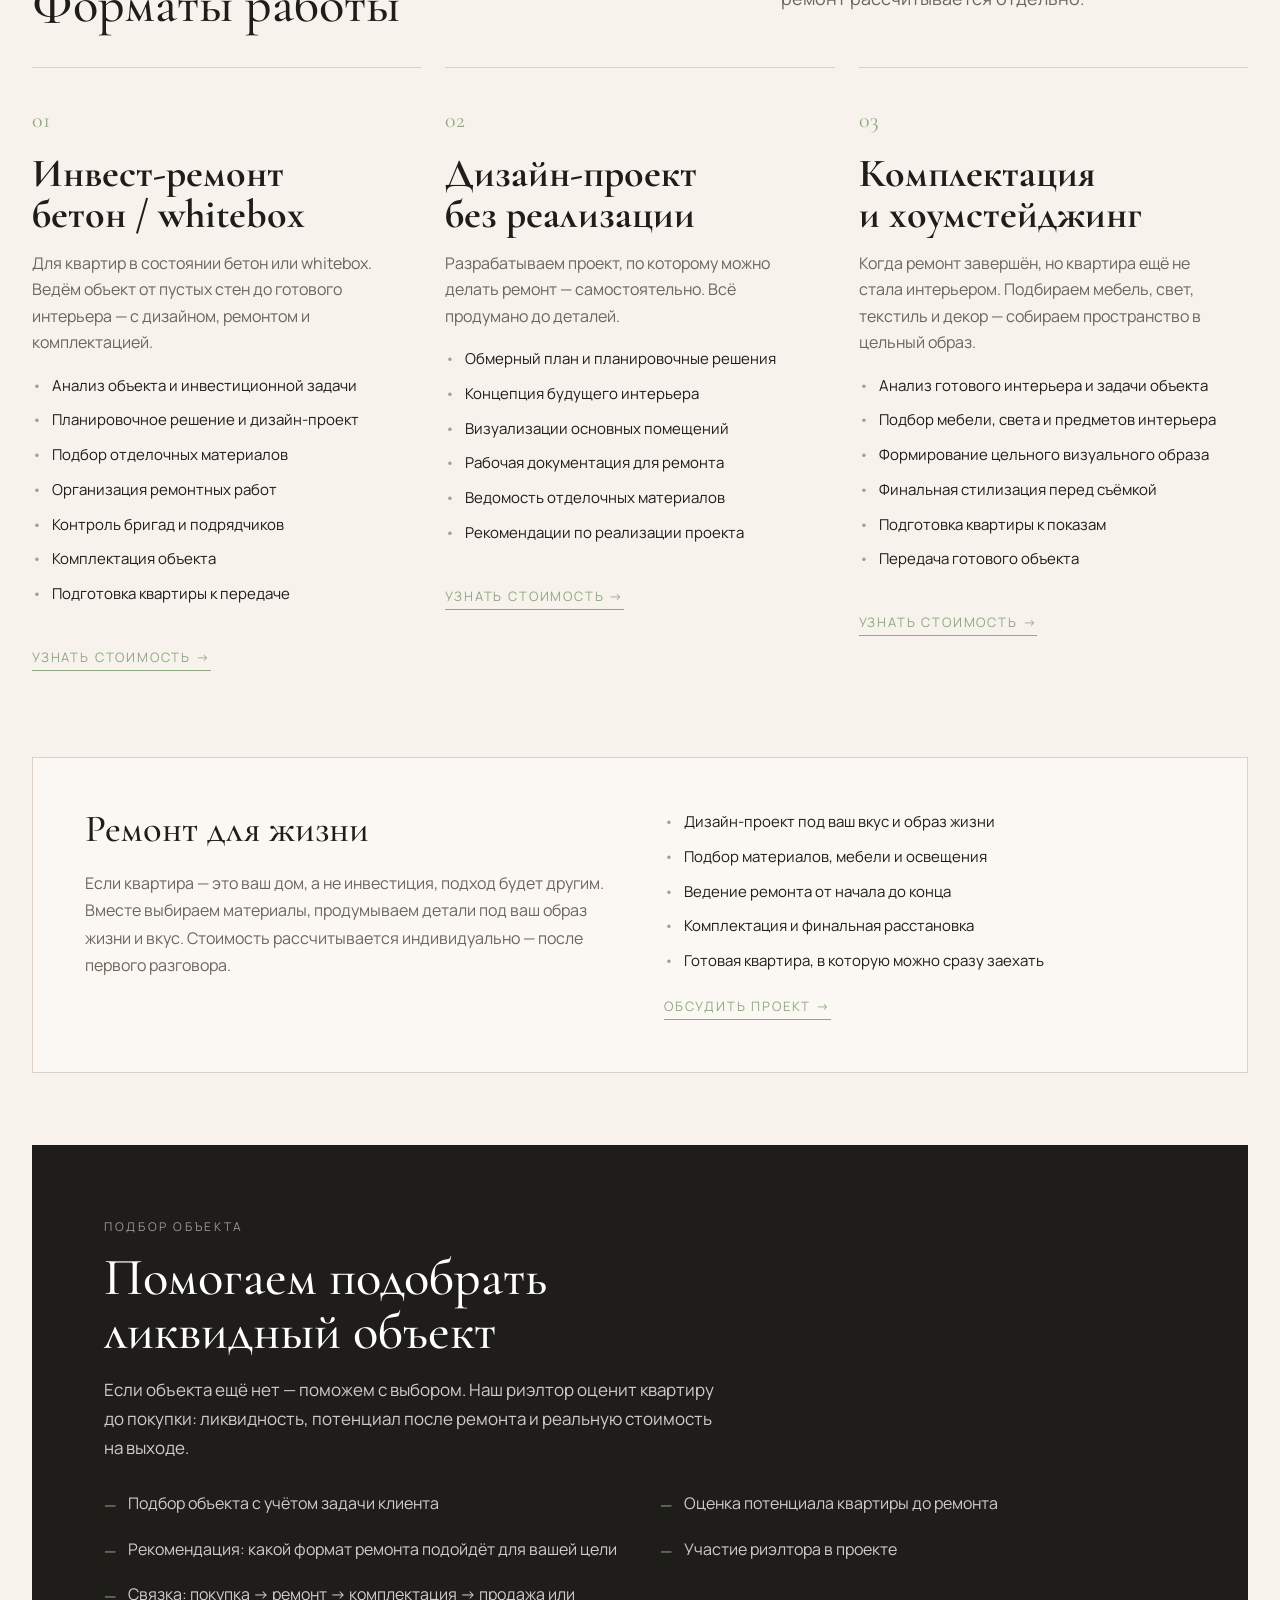
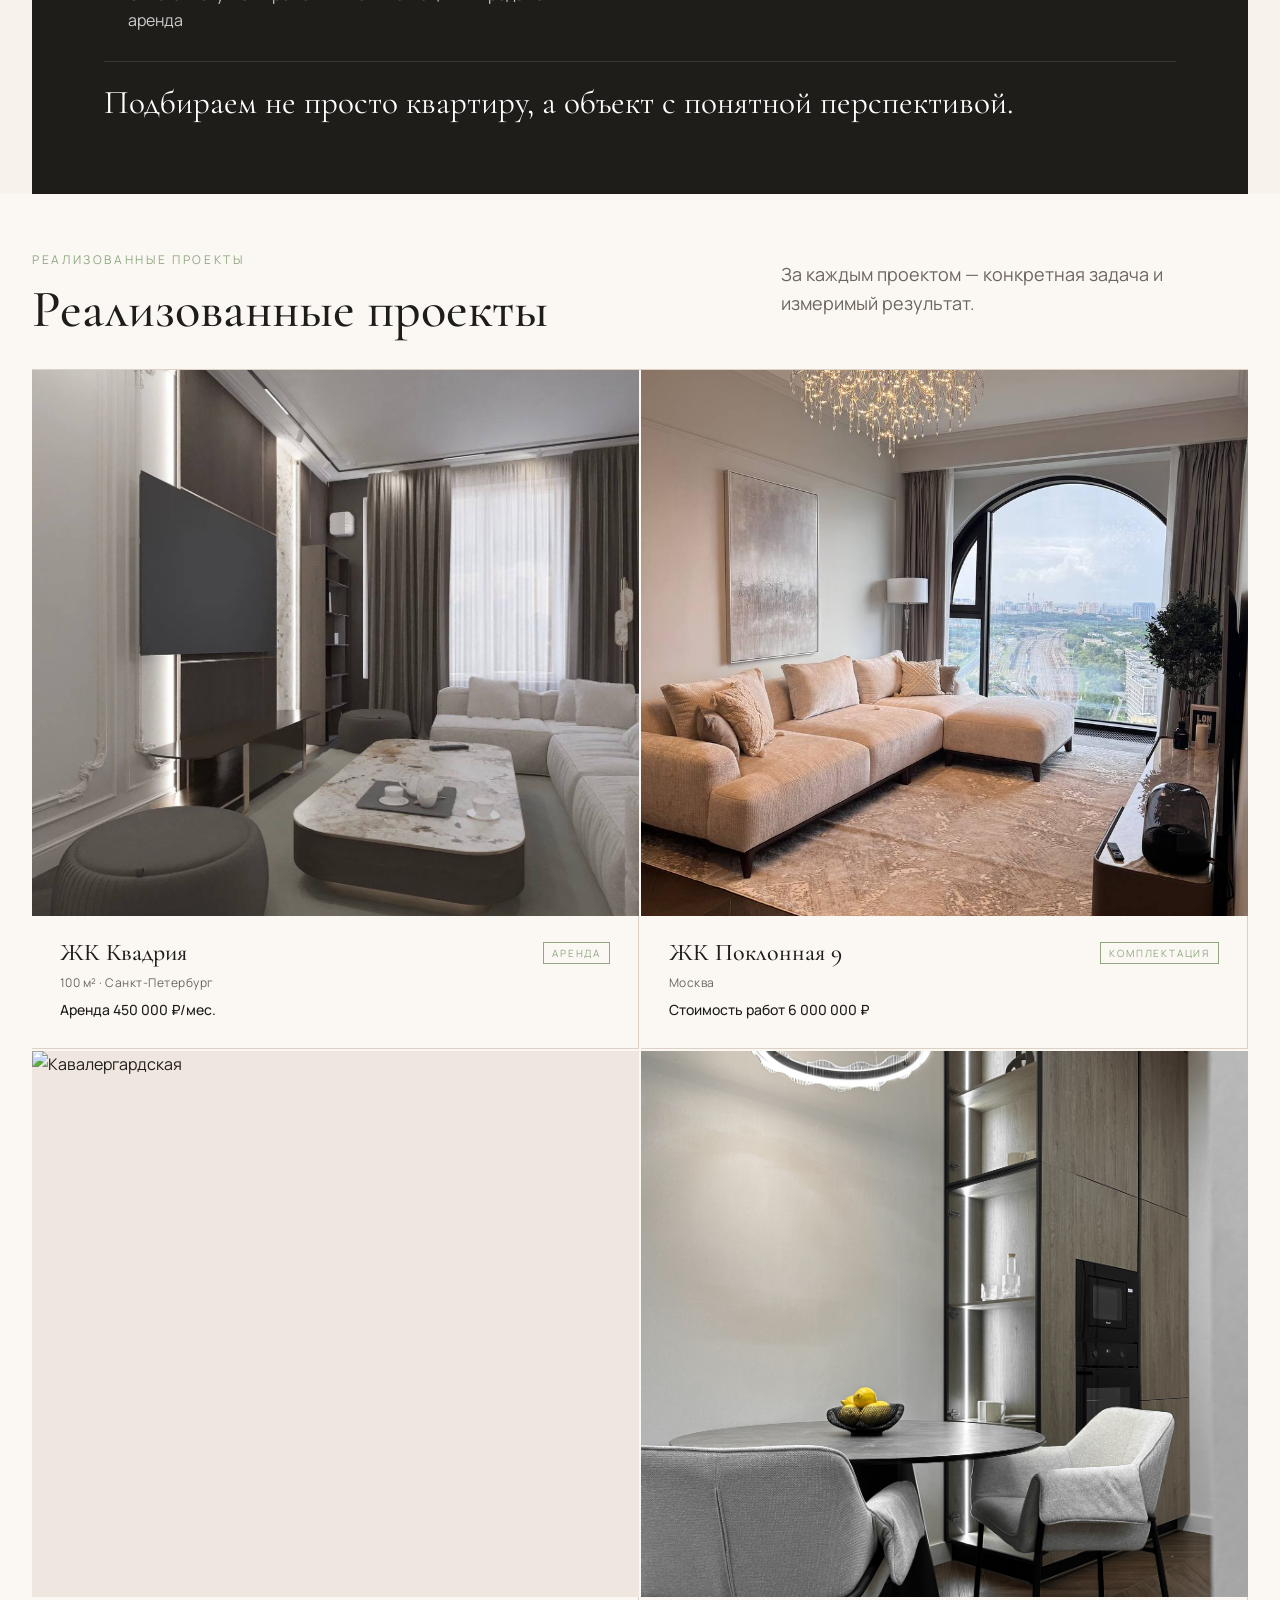
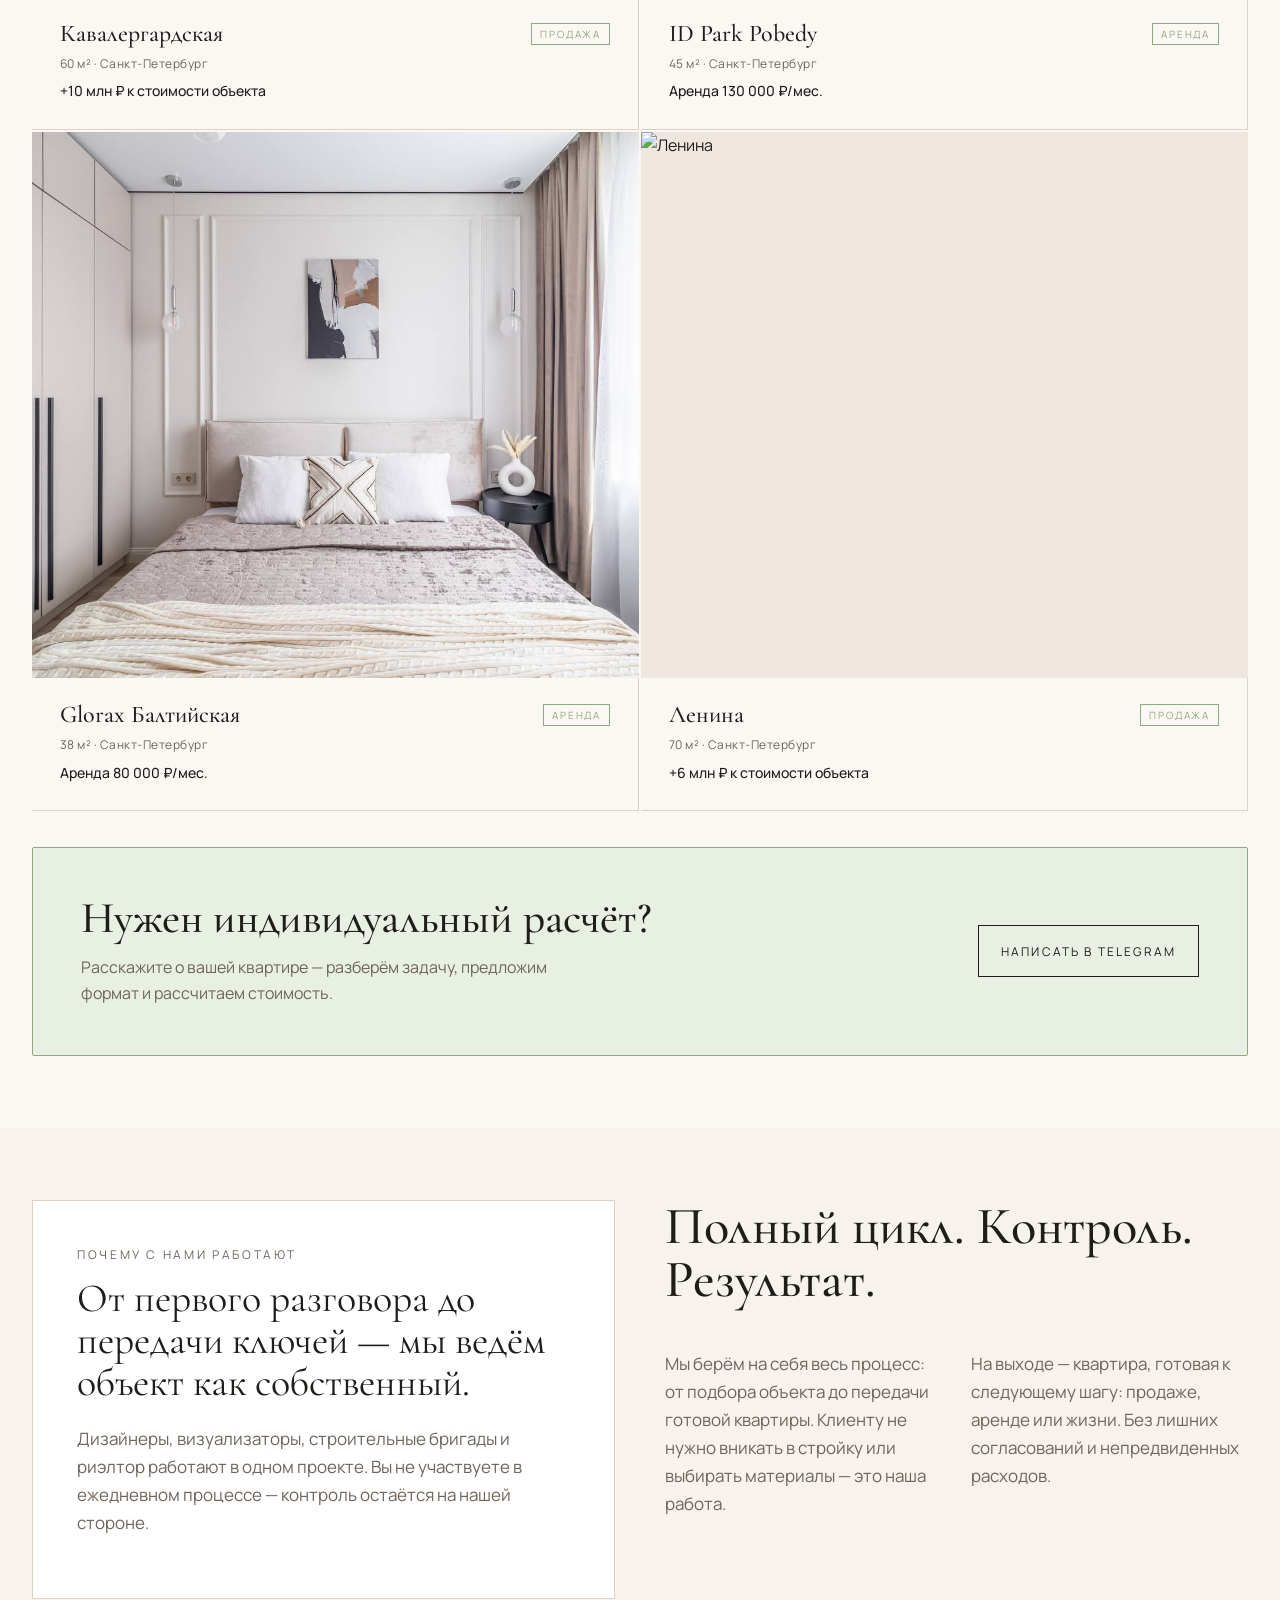
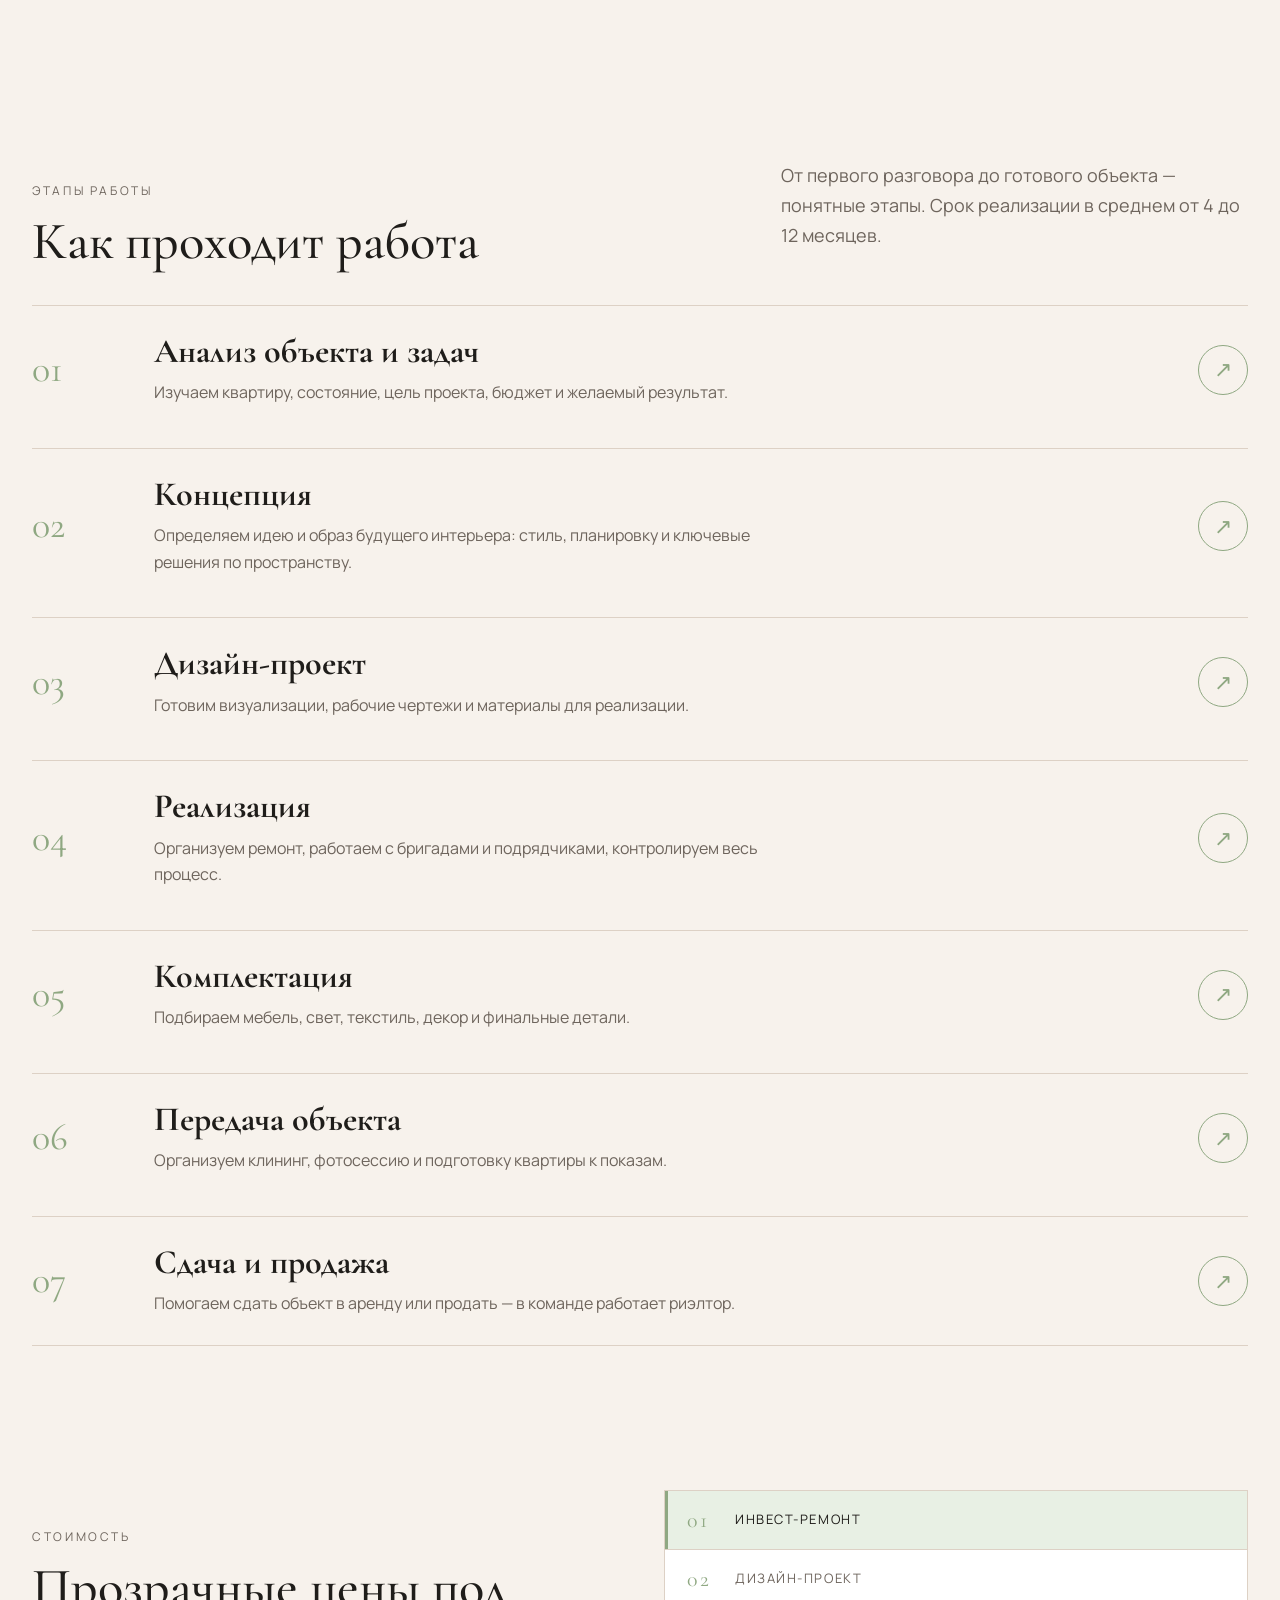
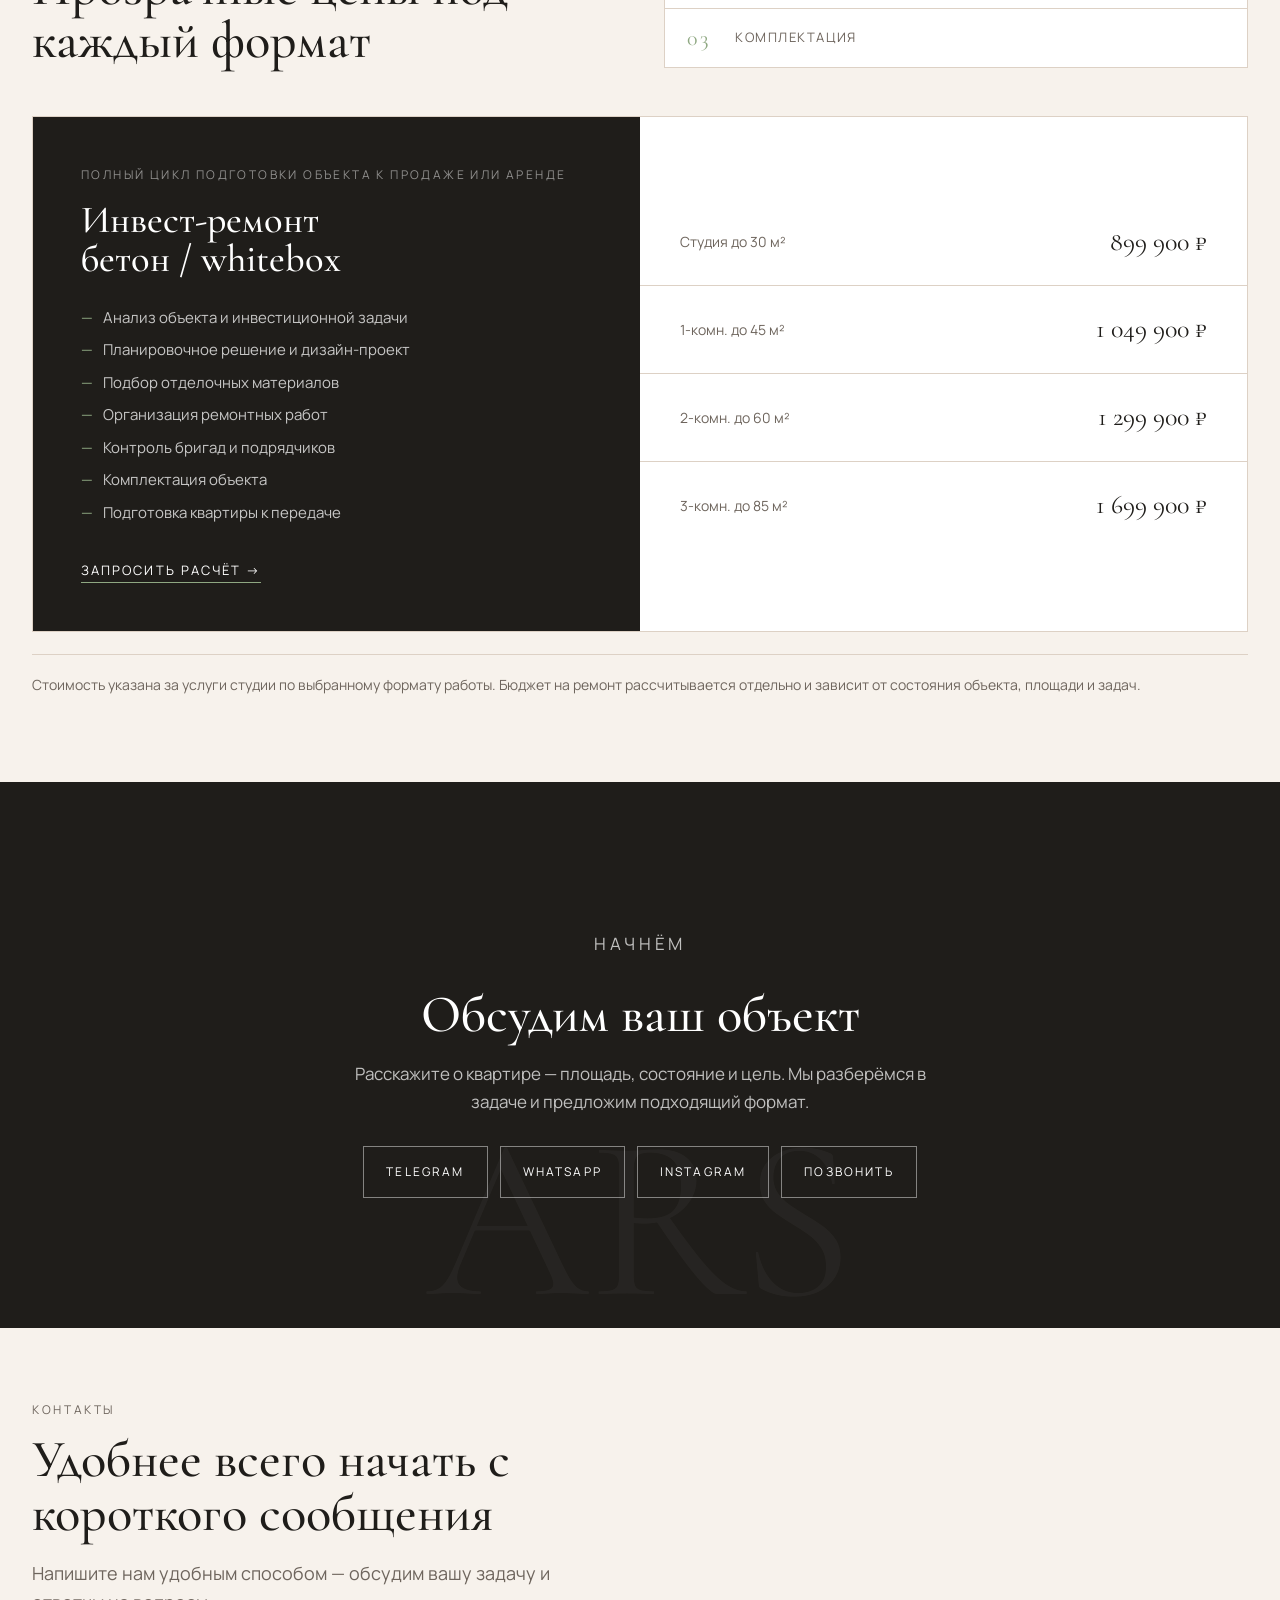
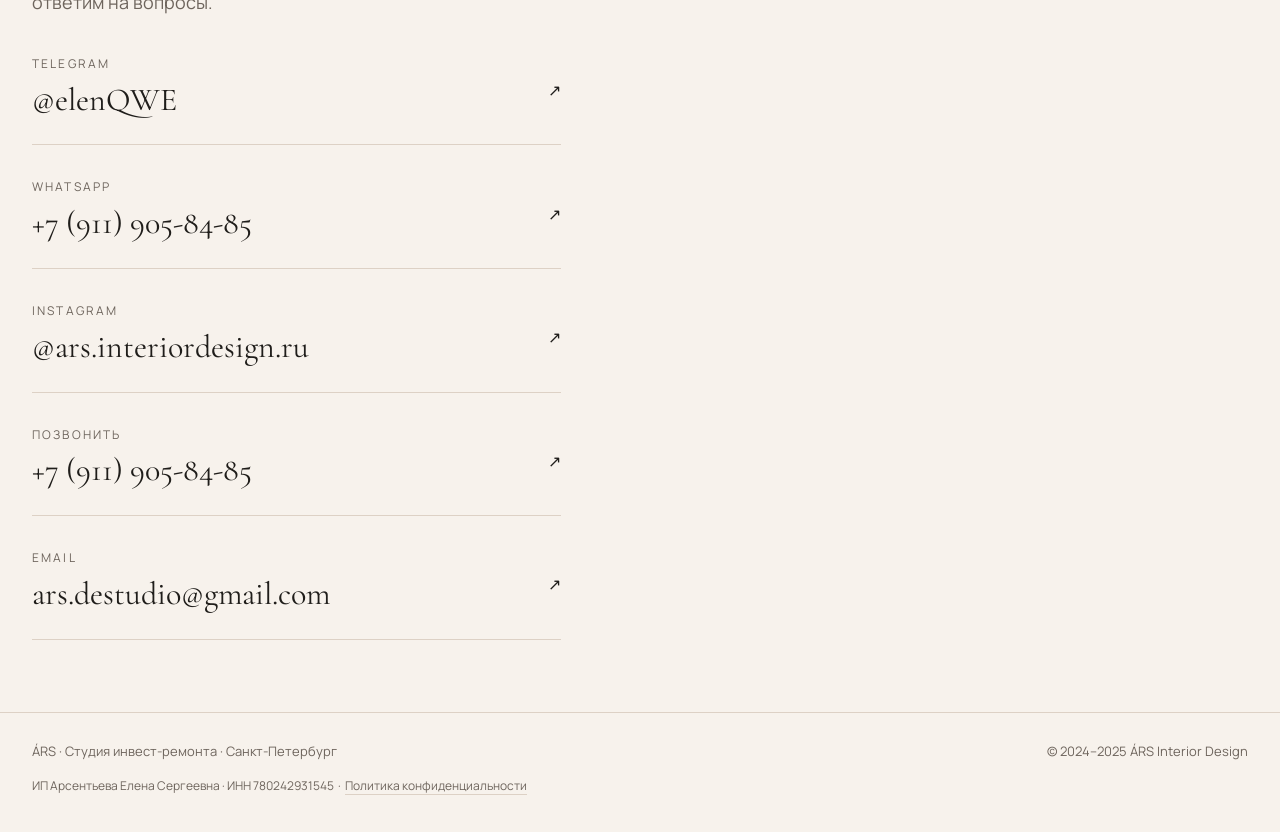
==== commit 5959d074: "Update final image and layout edits" ====
--- a/index.html
+++ b/index.html
@@ -39,7 +39,7 @@
       <nav class="nav">
         <a href="#about">О студии</a>
         <a href="#services">Услуги</a>
-        <a href="#projects">Проекты</a>
+        <a href="#projects-grid">Проекты</a>
         <a href="#pricing">Стоимость</a>
         <a href="#contacts">Контакты</a>
       </nav>
@@ -200,7 +200,7 @@
     </section>
 
     <!-- ПРОЕКТЫ -->
-    <section class="section" id="projects" style="scroll-margin-top:72px; padding-top:48px;">
+    <section class="section" id="projects">
       <div class="container">
         <div class="section-top reveal">
           <div>
--- a/styles.css
+++ b/styles.css
@@ -1751,3 +1751,13 @@
 #projects-grid {
   scroll-margin-top: 72px;
 }
+
+/* Скролл к проектам — учитываем высоту шапки */
+#projects {
+  scroll-margin-top: 72px !important;
+}
+
+/* Якорь сетки проектов — прямо под шапкой */
+#projects-grid {
+  scroll-margin-top: 80px !important;
+}
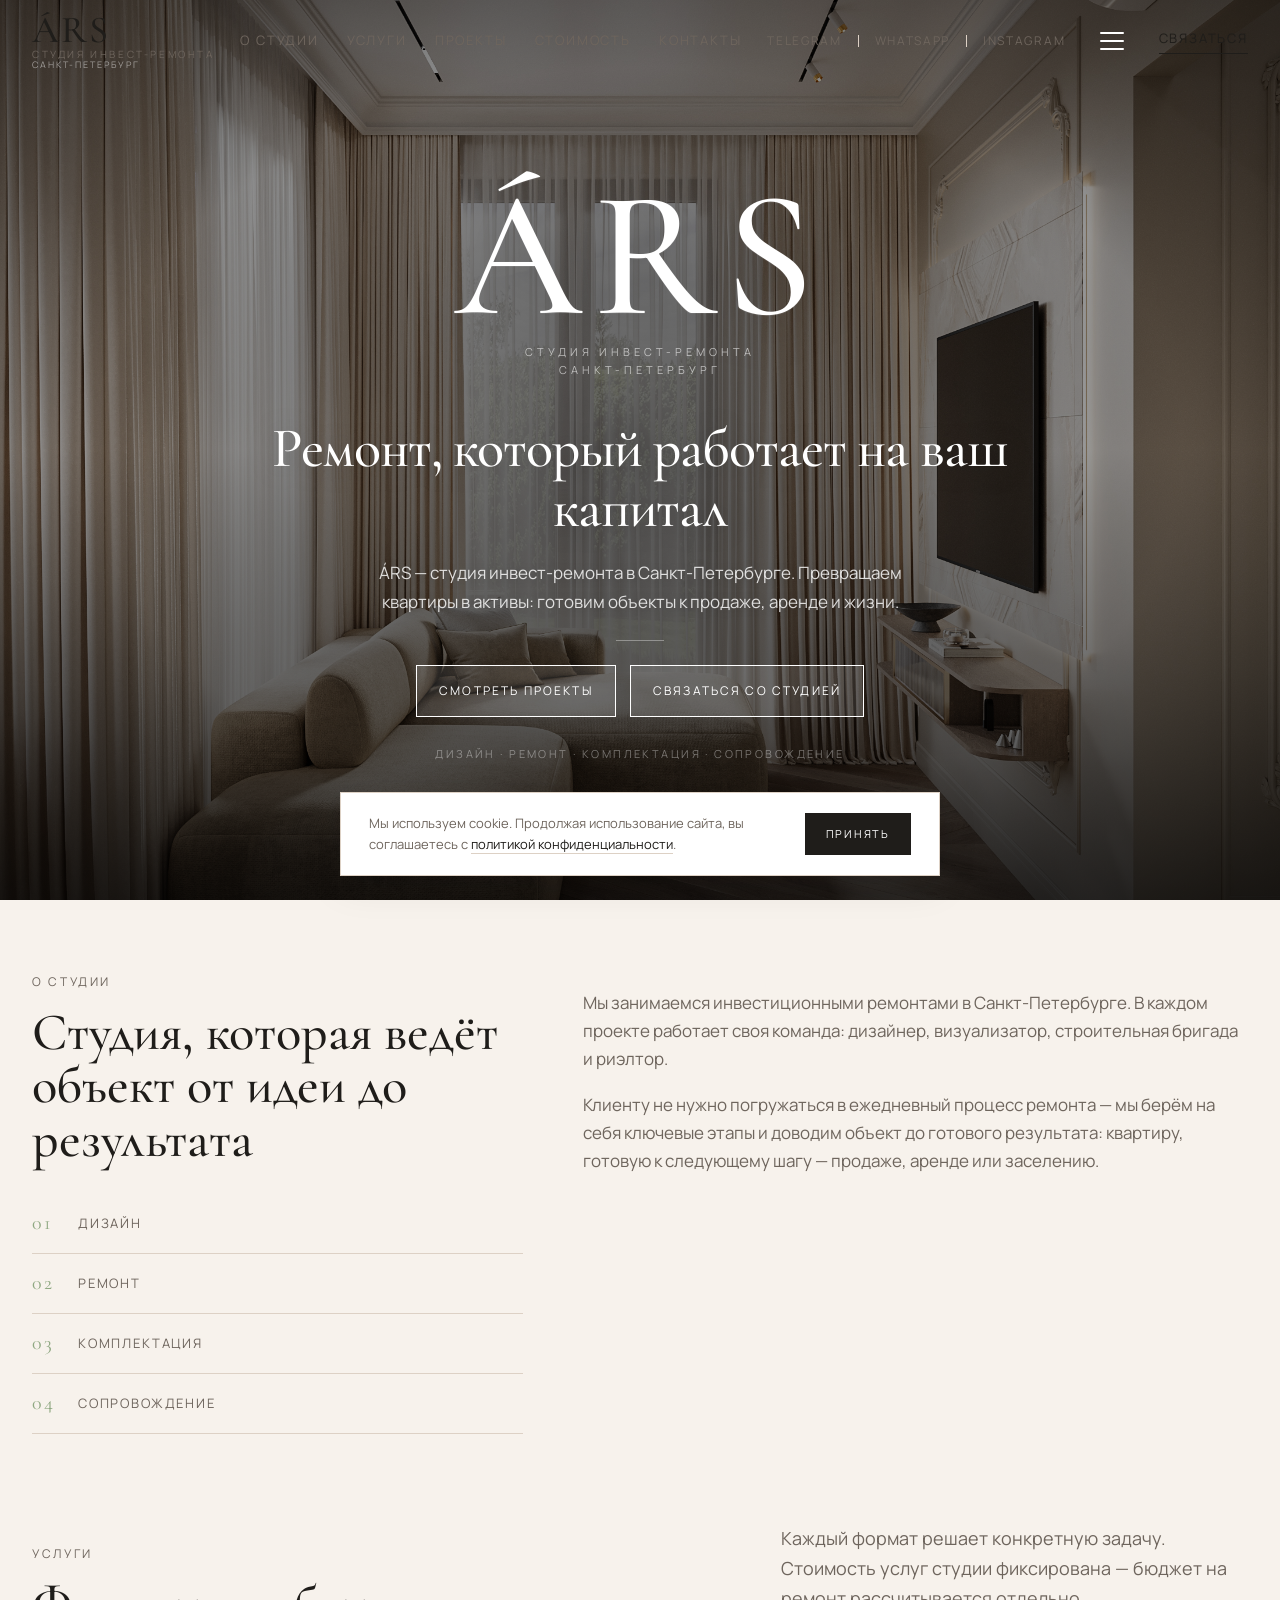
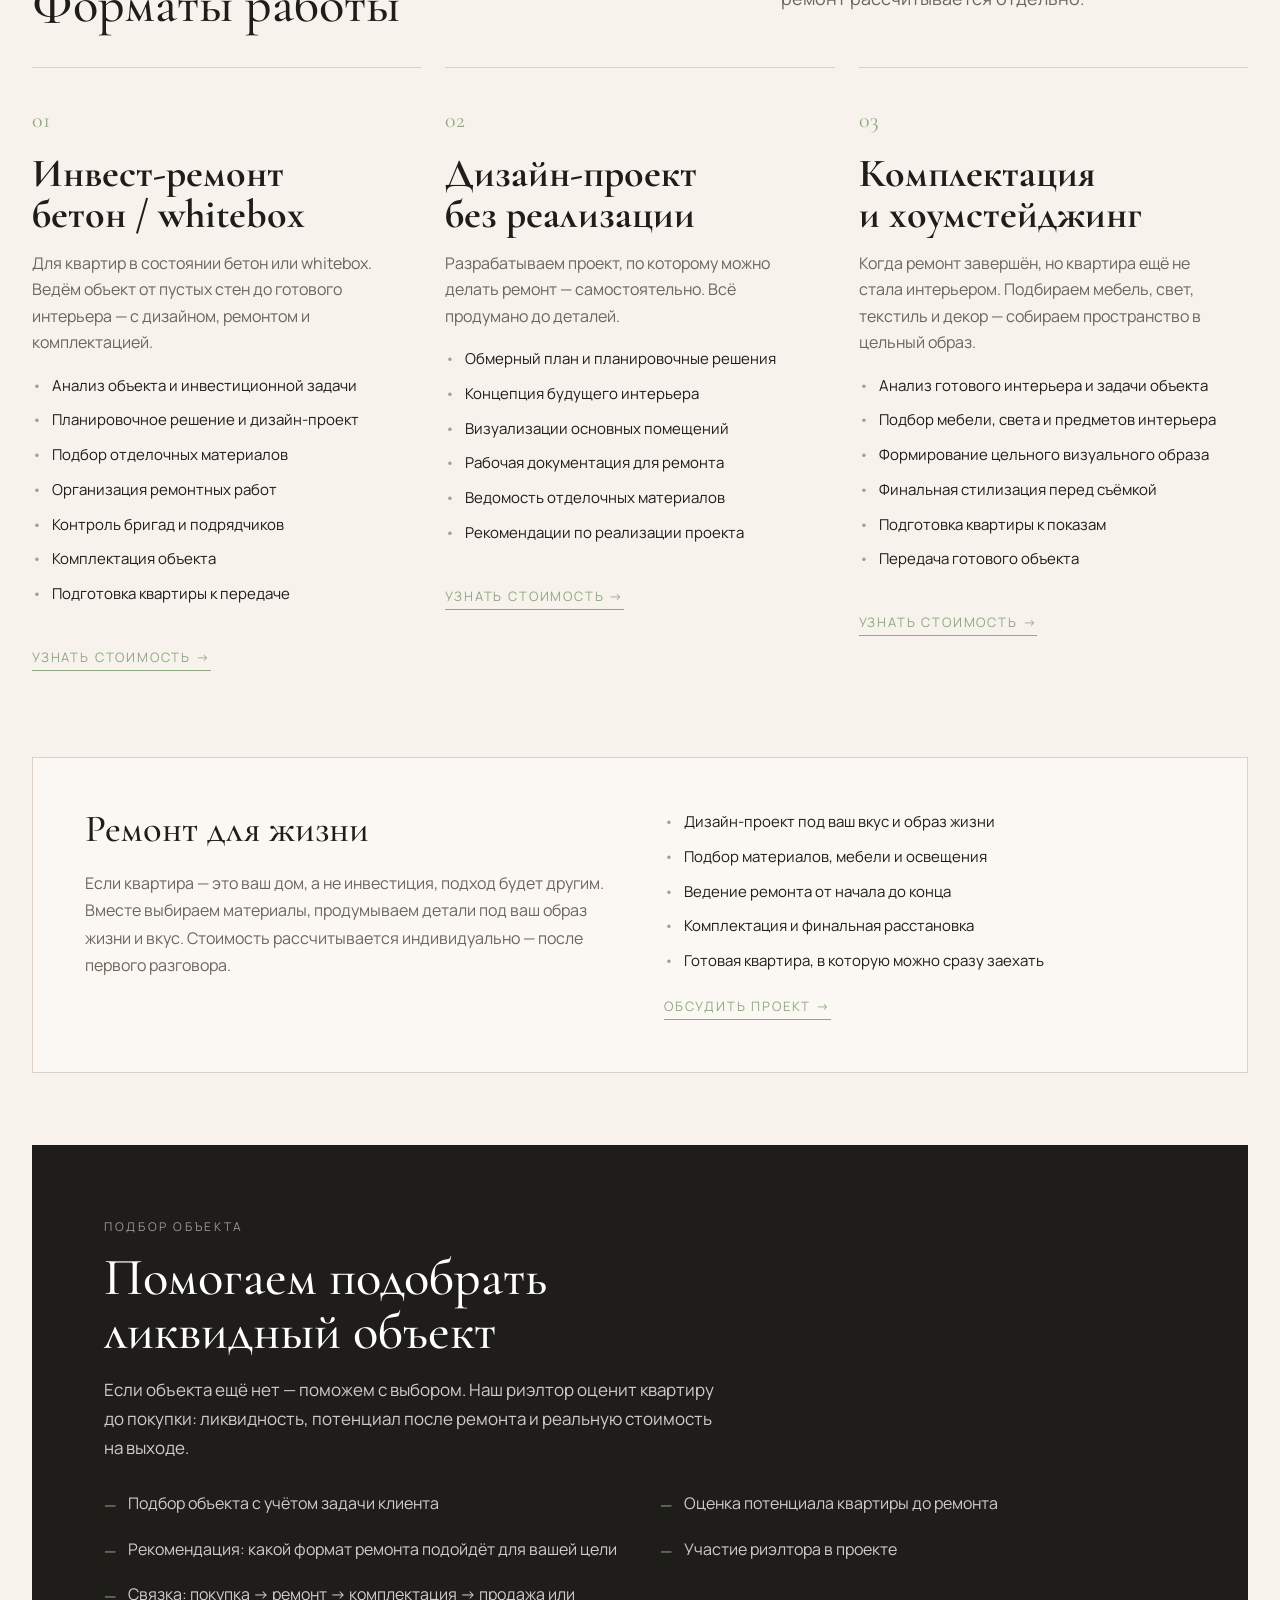
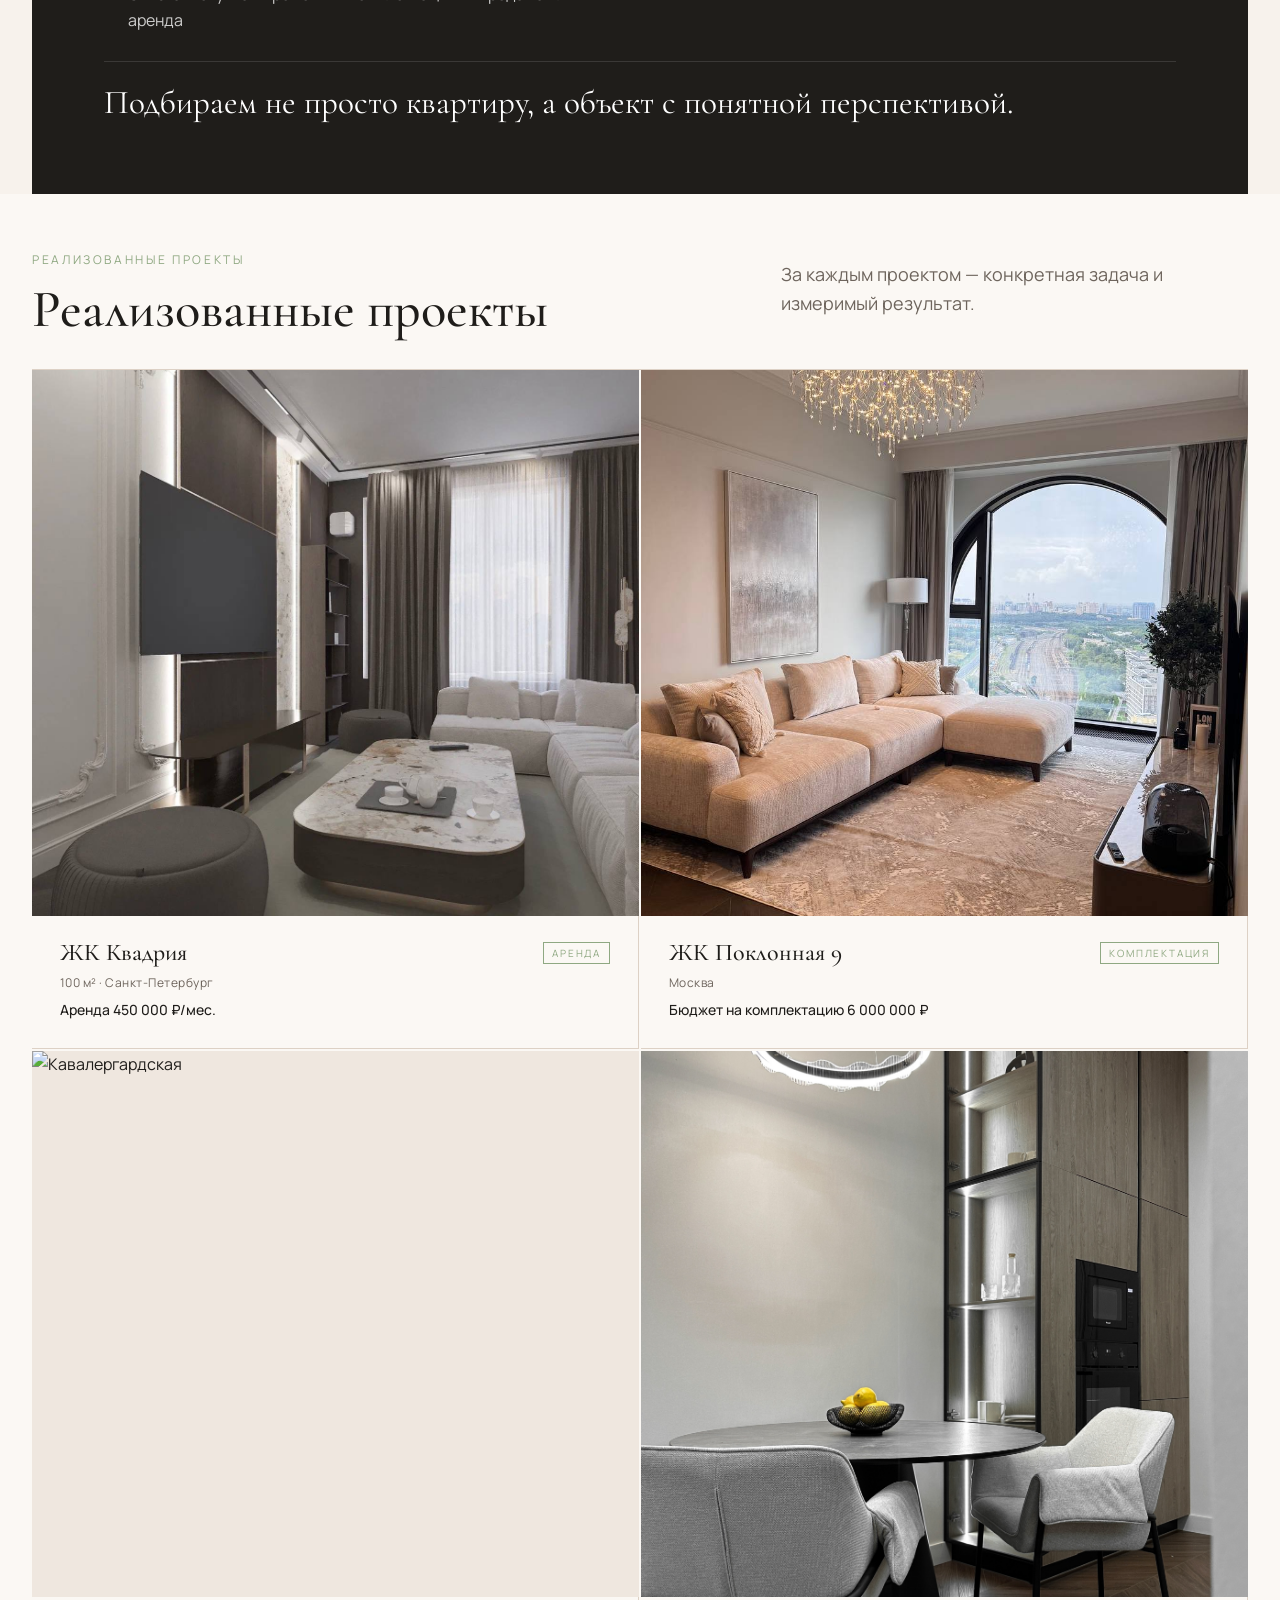
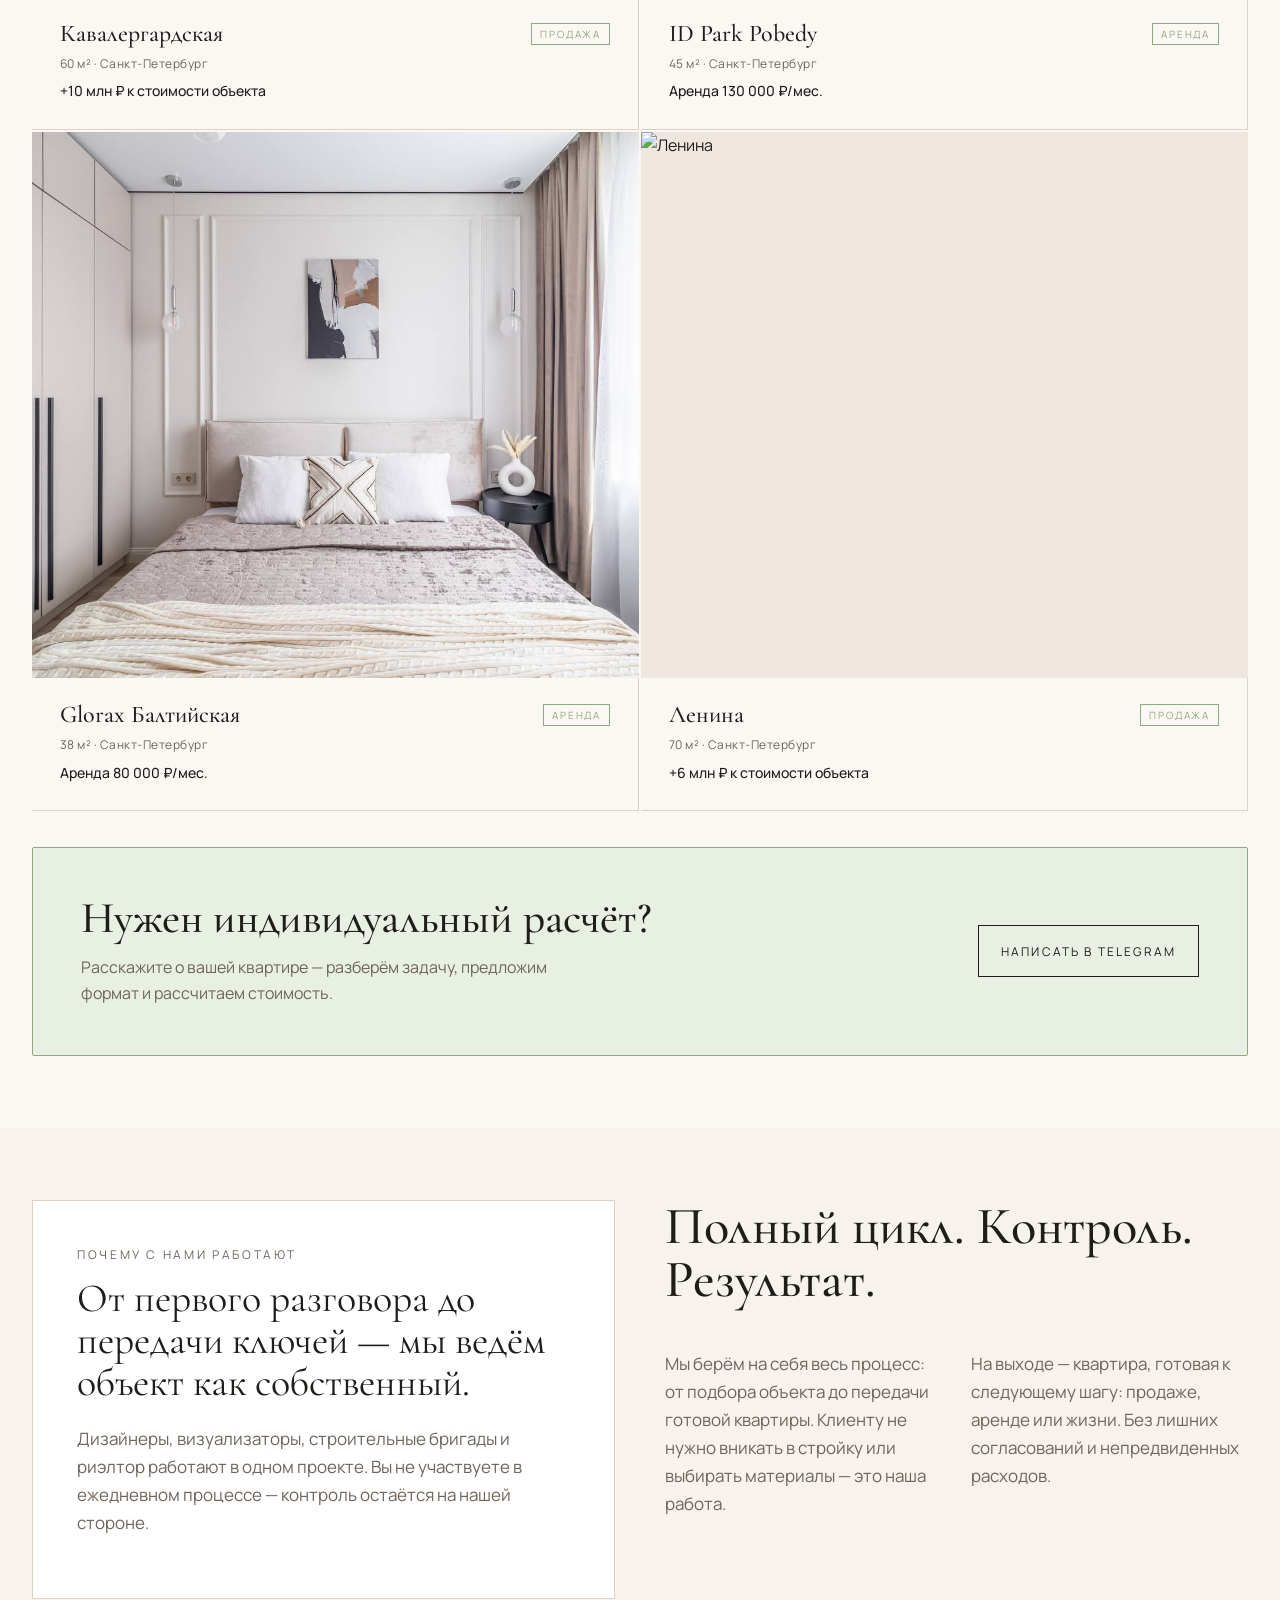
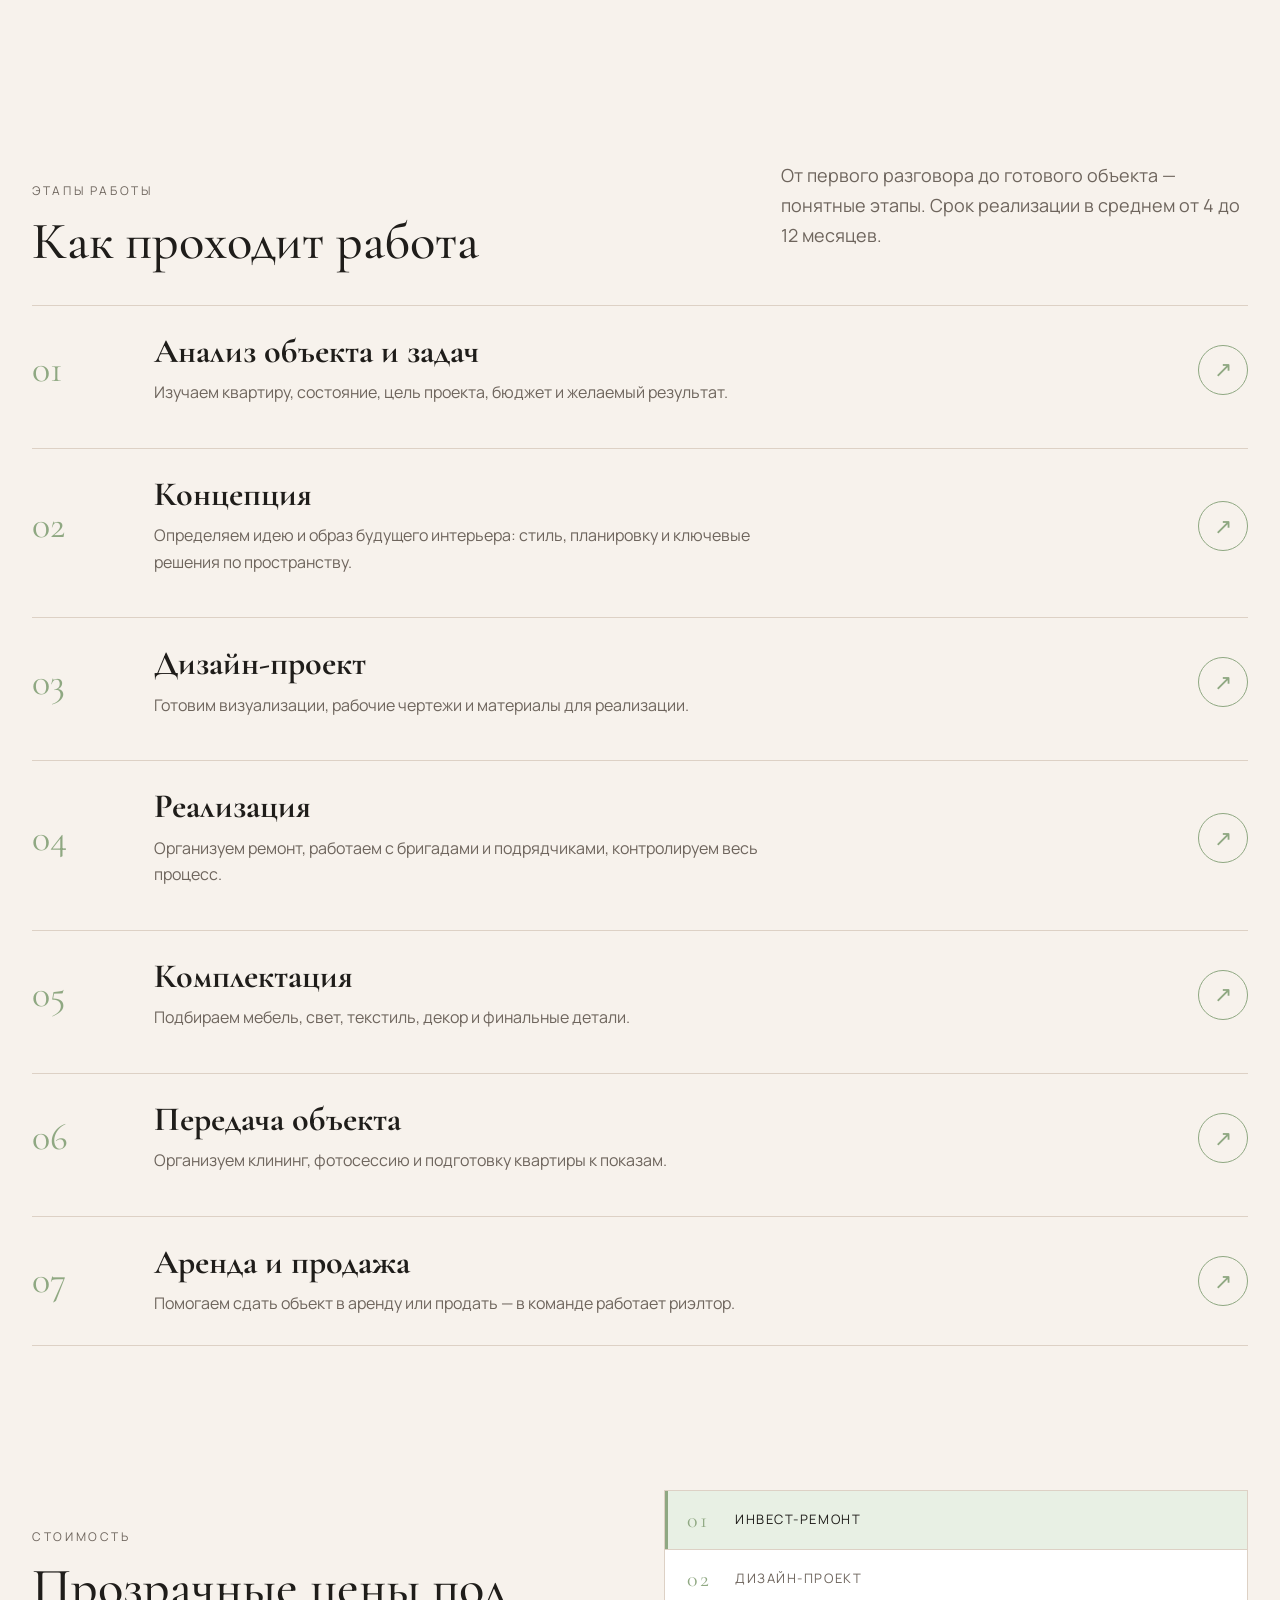
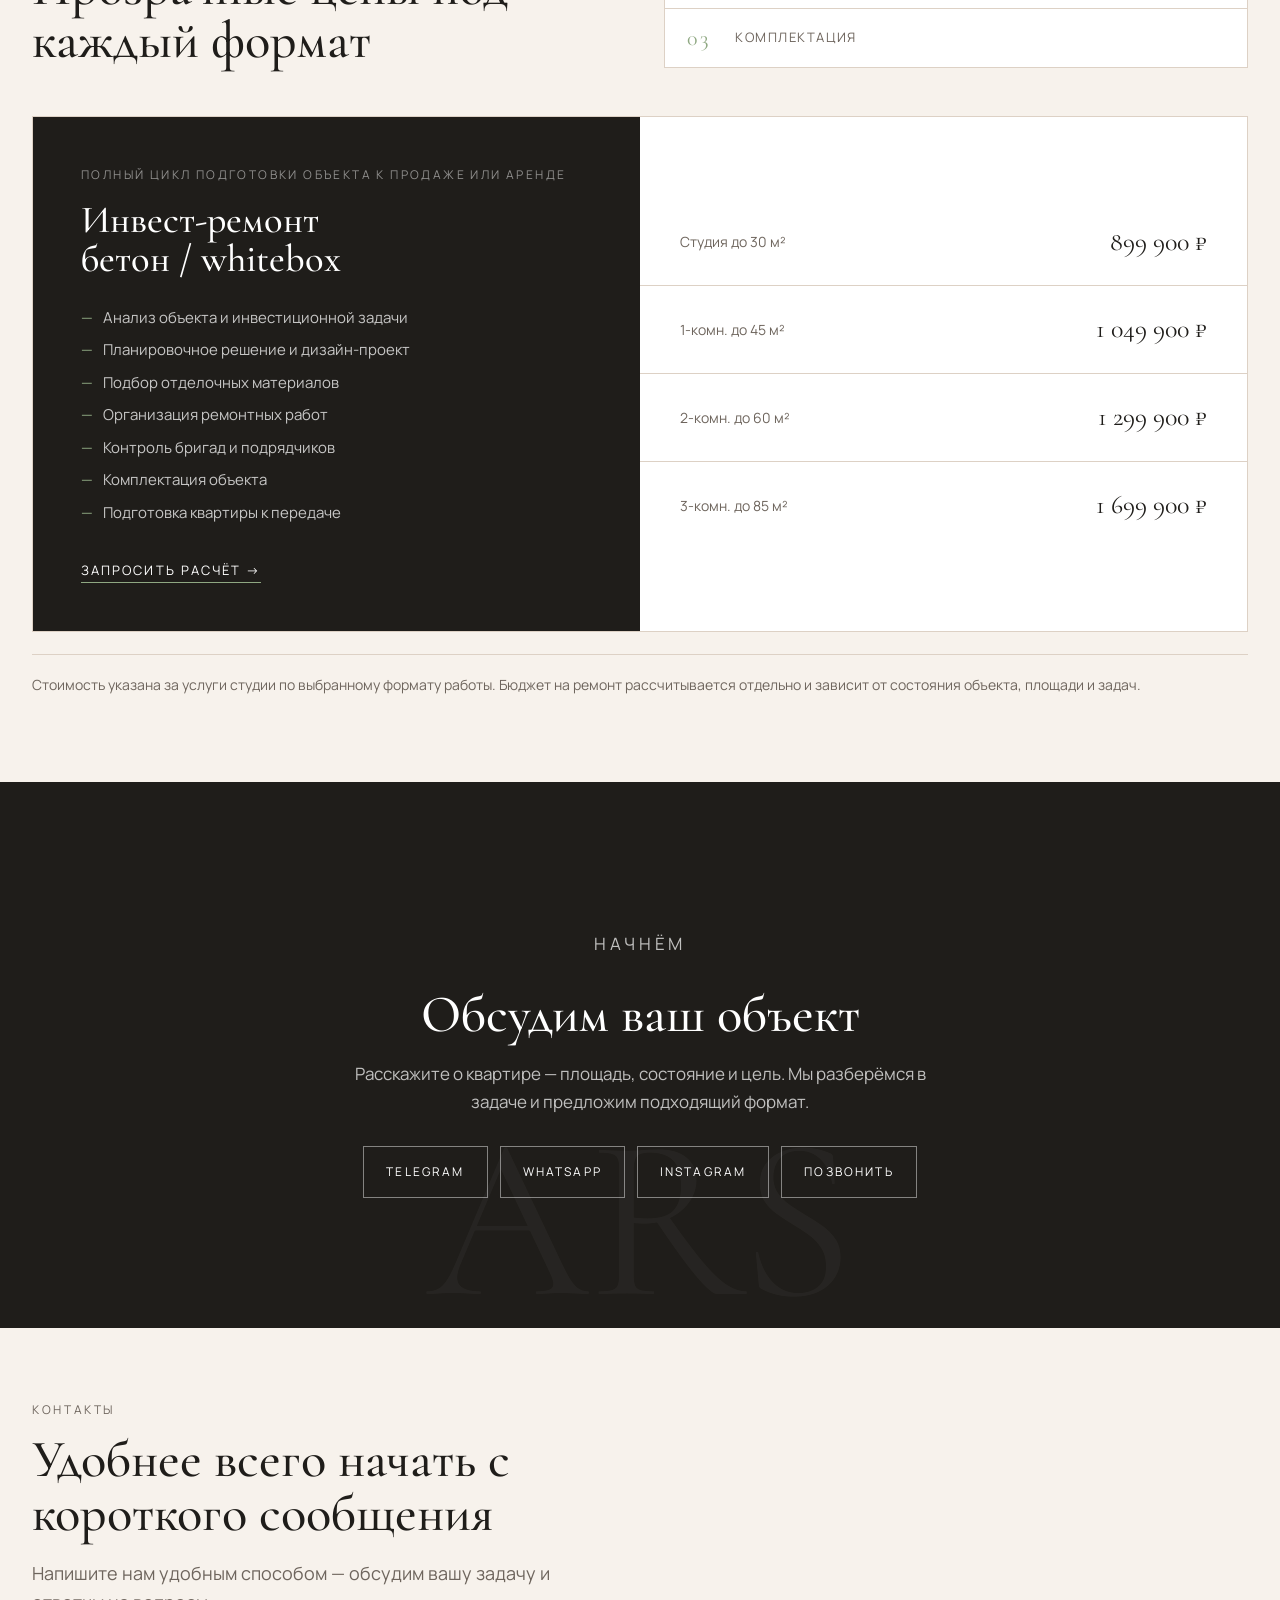
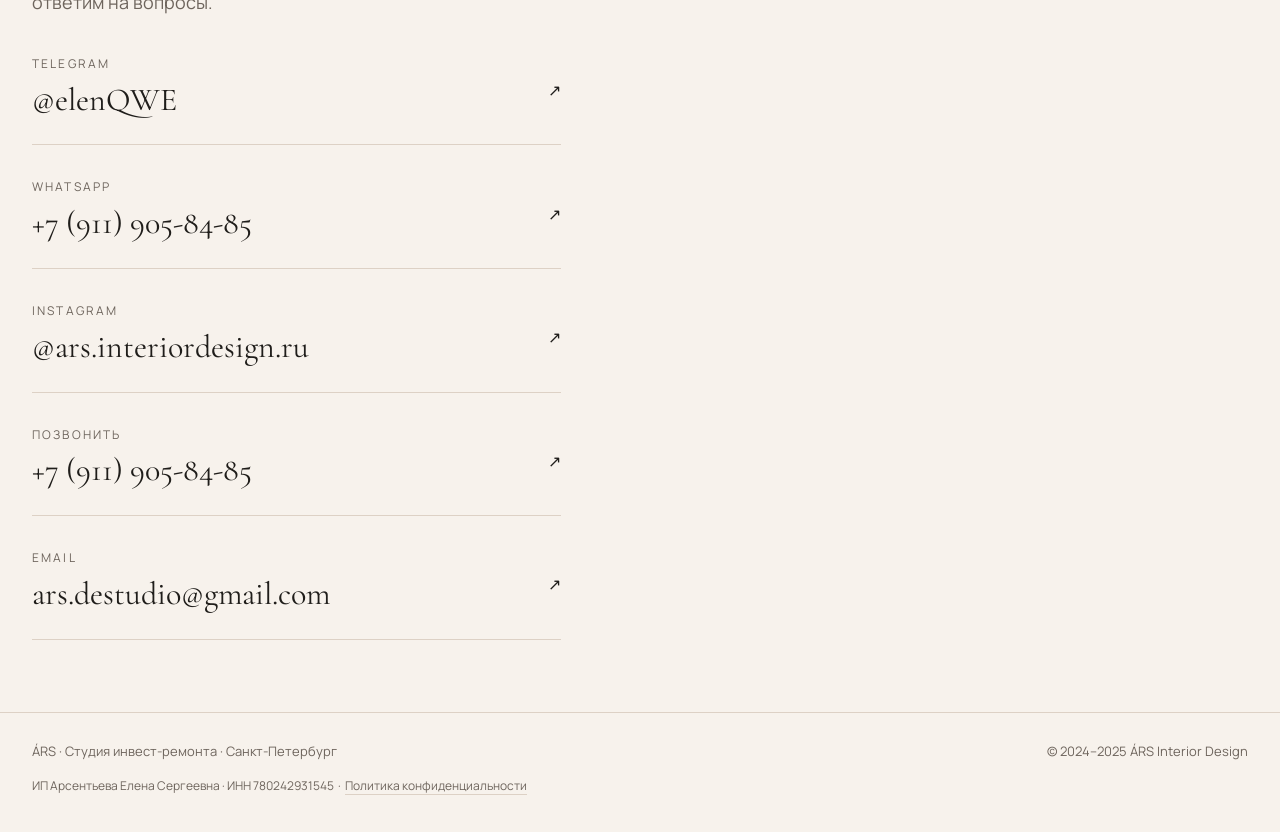
==== commit 153bb71d: "Update final image and layout edits" ====
--- a/index.html
+++ b/index.html
@@ -236,7 +236,7 @@
                 <span class="case-tile-tag">Комплектация</span>
               </div>
               <p class="case-tile-meta">Москва</p>
-              <p class="case-tile-result">Стоимость работ 6 000 000 ₽</p>
+              <p class="case-tile-result">Бюджет на комплектацию 6 000 000 ₽</p>
             </div>
           </a>
 
@@ -371,7 +371,7 @@
           </div>
           <div class="process-row">
             <div class="process-num">07</div>
-            <div><h3 class="process-title">Сдача и продажа</h3><p class="process-text">Помогаем сдать объект в аренду или продать — в команде работает риэлтор.</p></div>
+            <div><h3 class="process-title">Аренда и продажа</h3><p class="process-text">Помогаем сдать объект в аренду или продать — в команде работает риэлтор.</p></div>
             <div class="process-pill">↗</div>
           </div>
         </div>
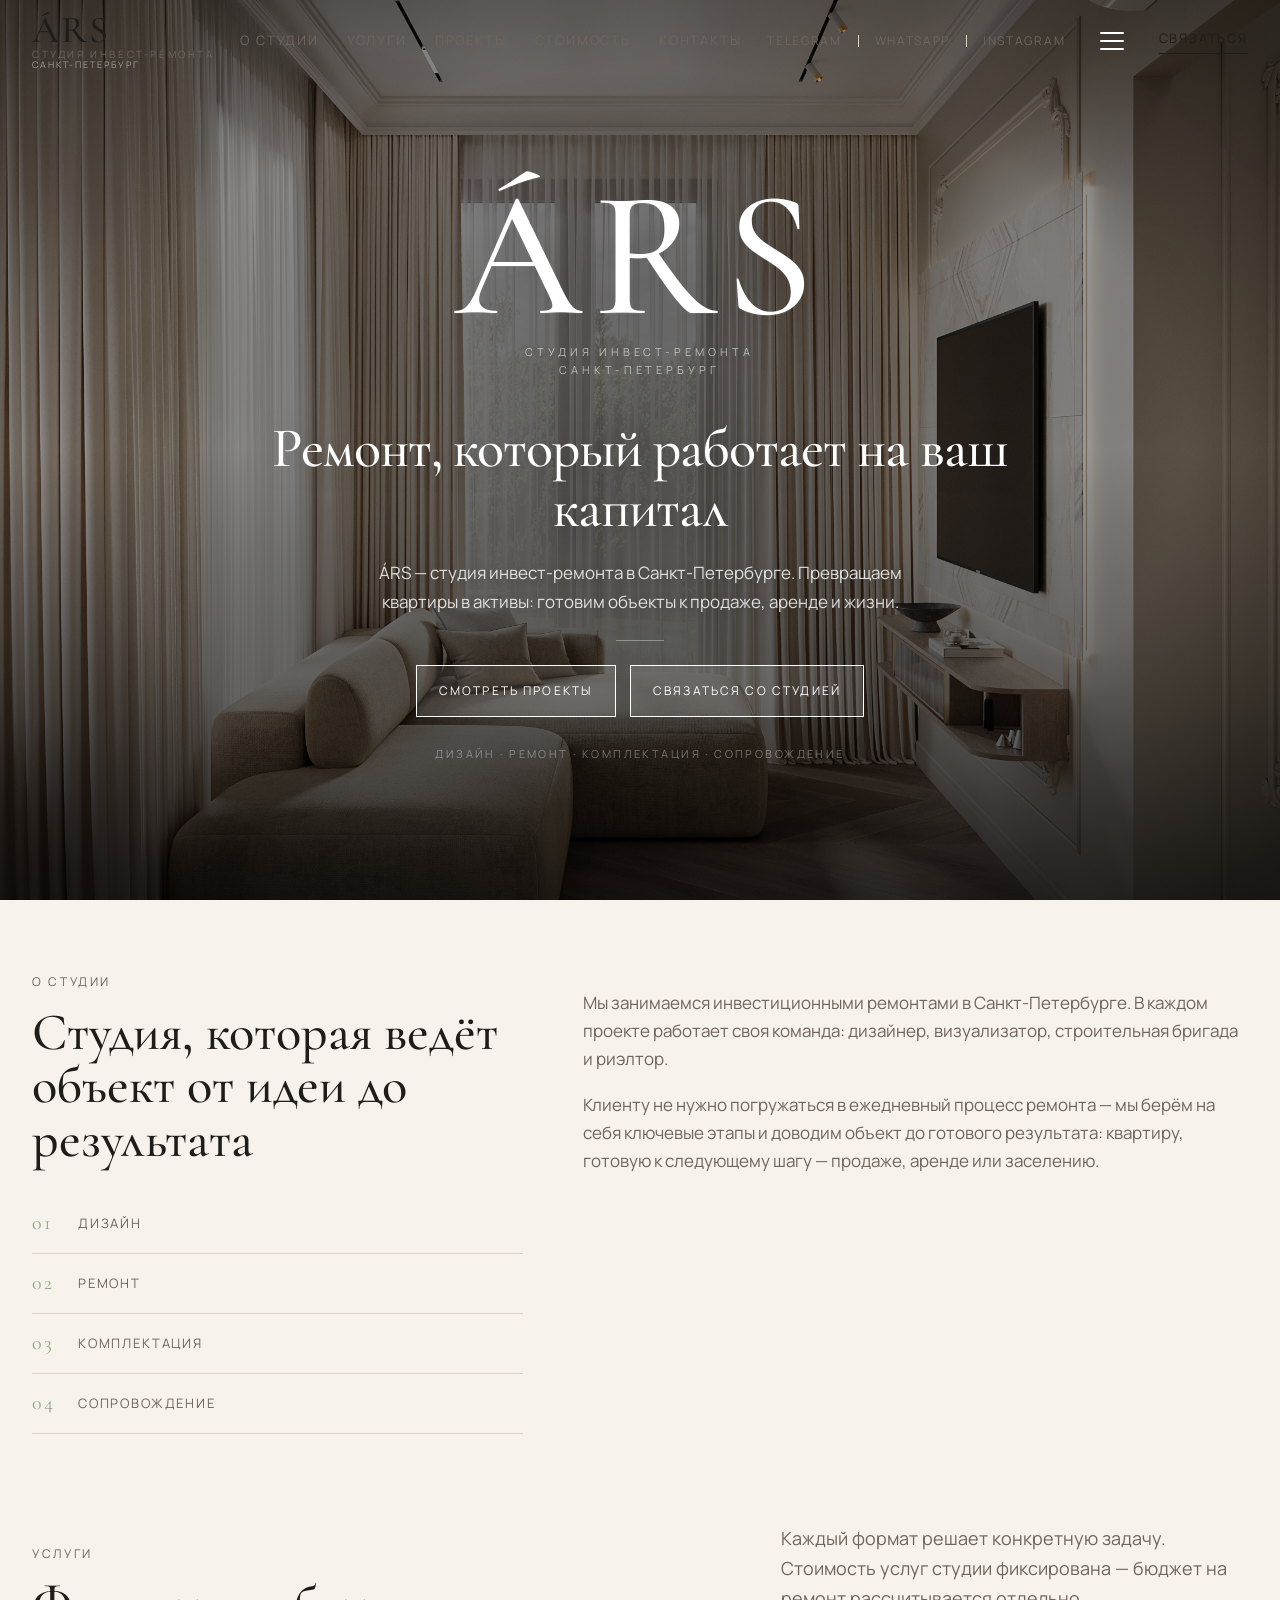
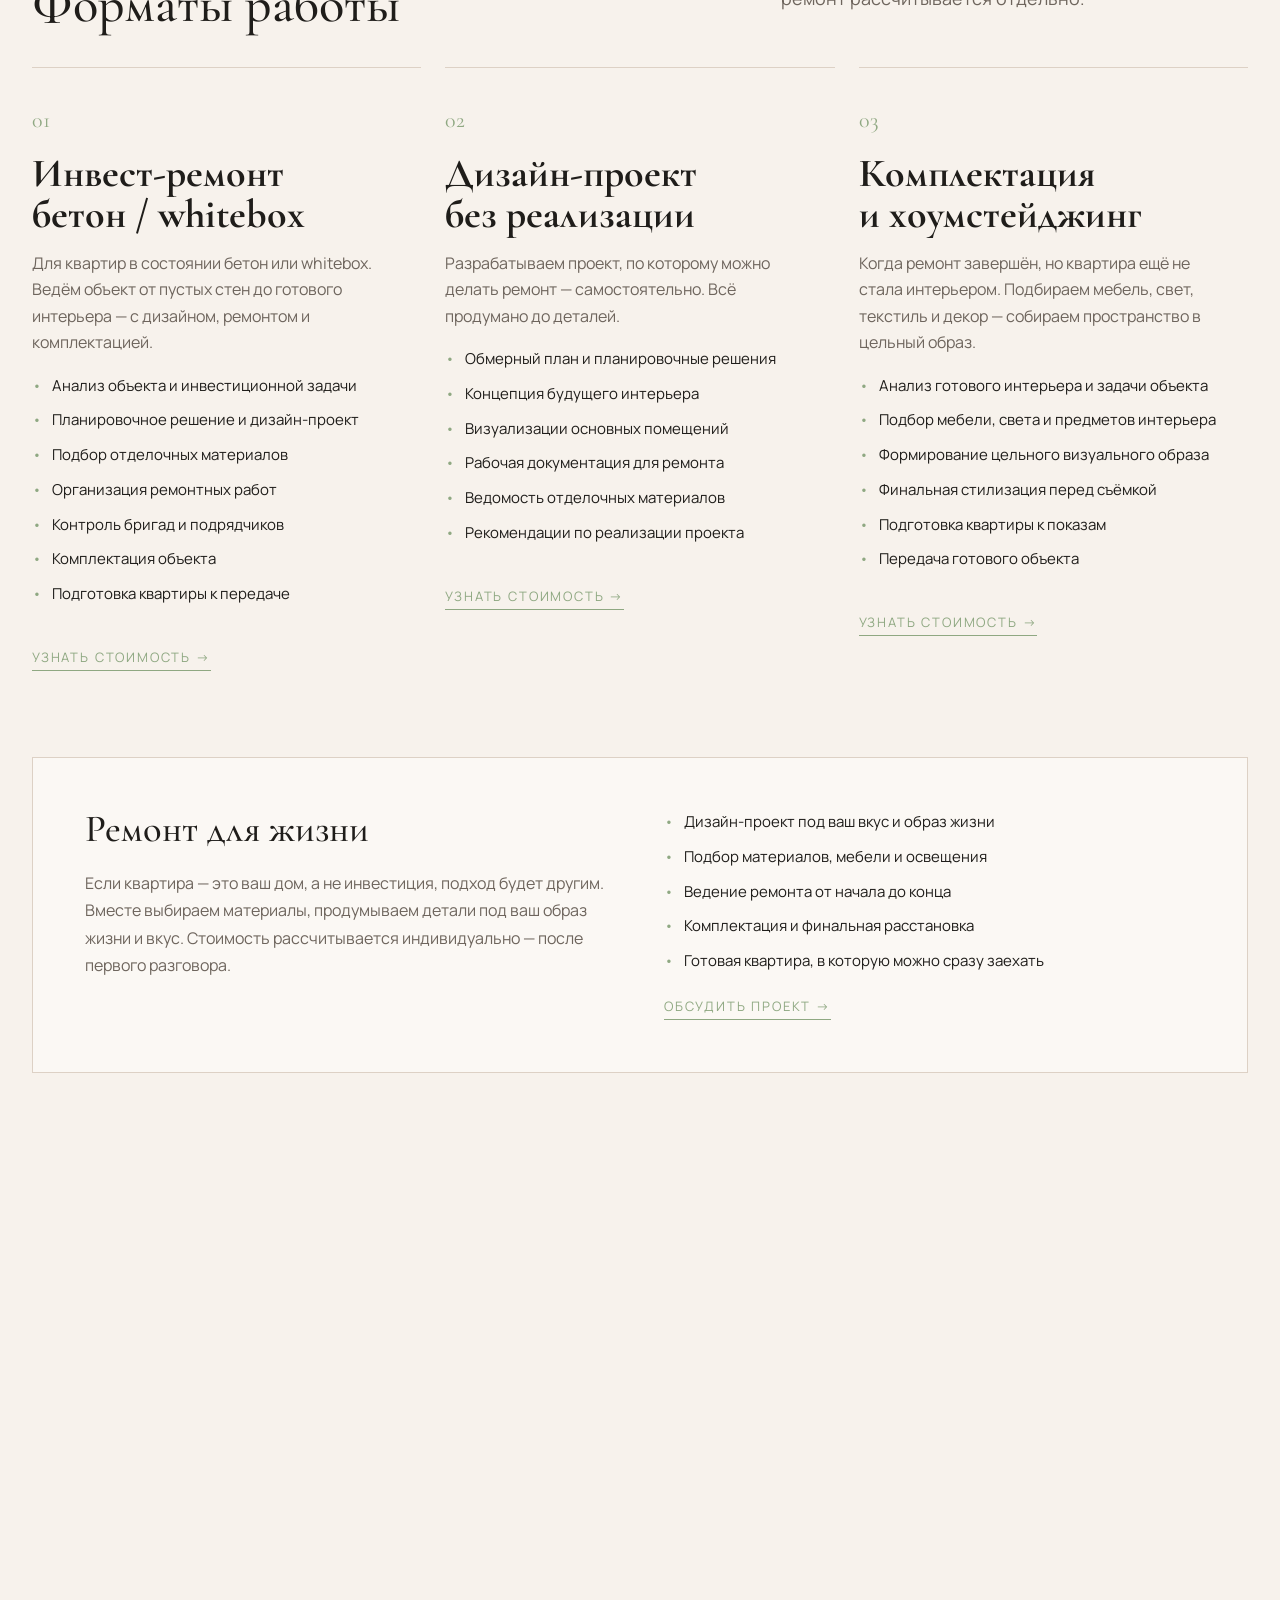
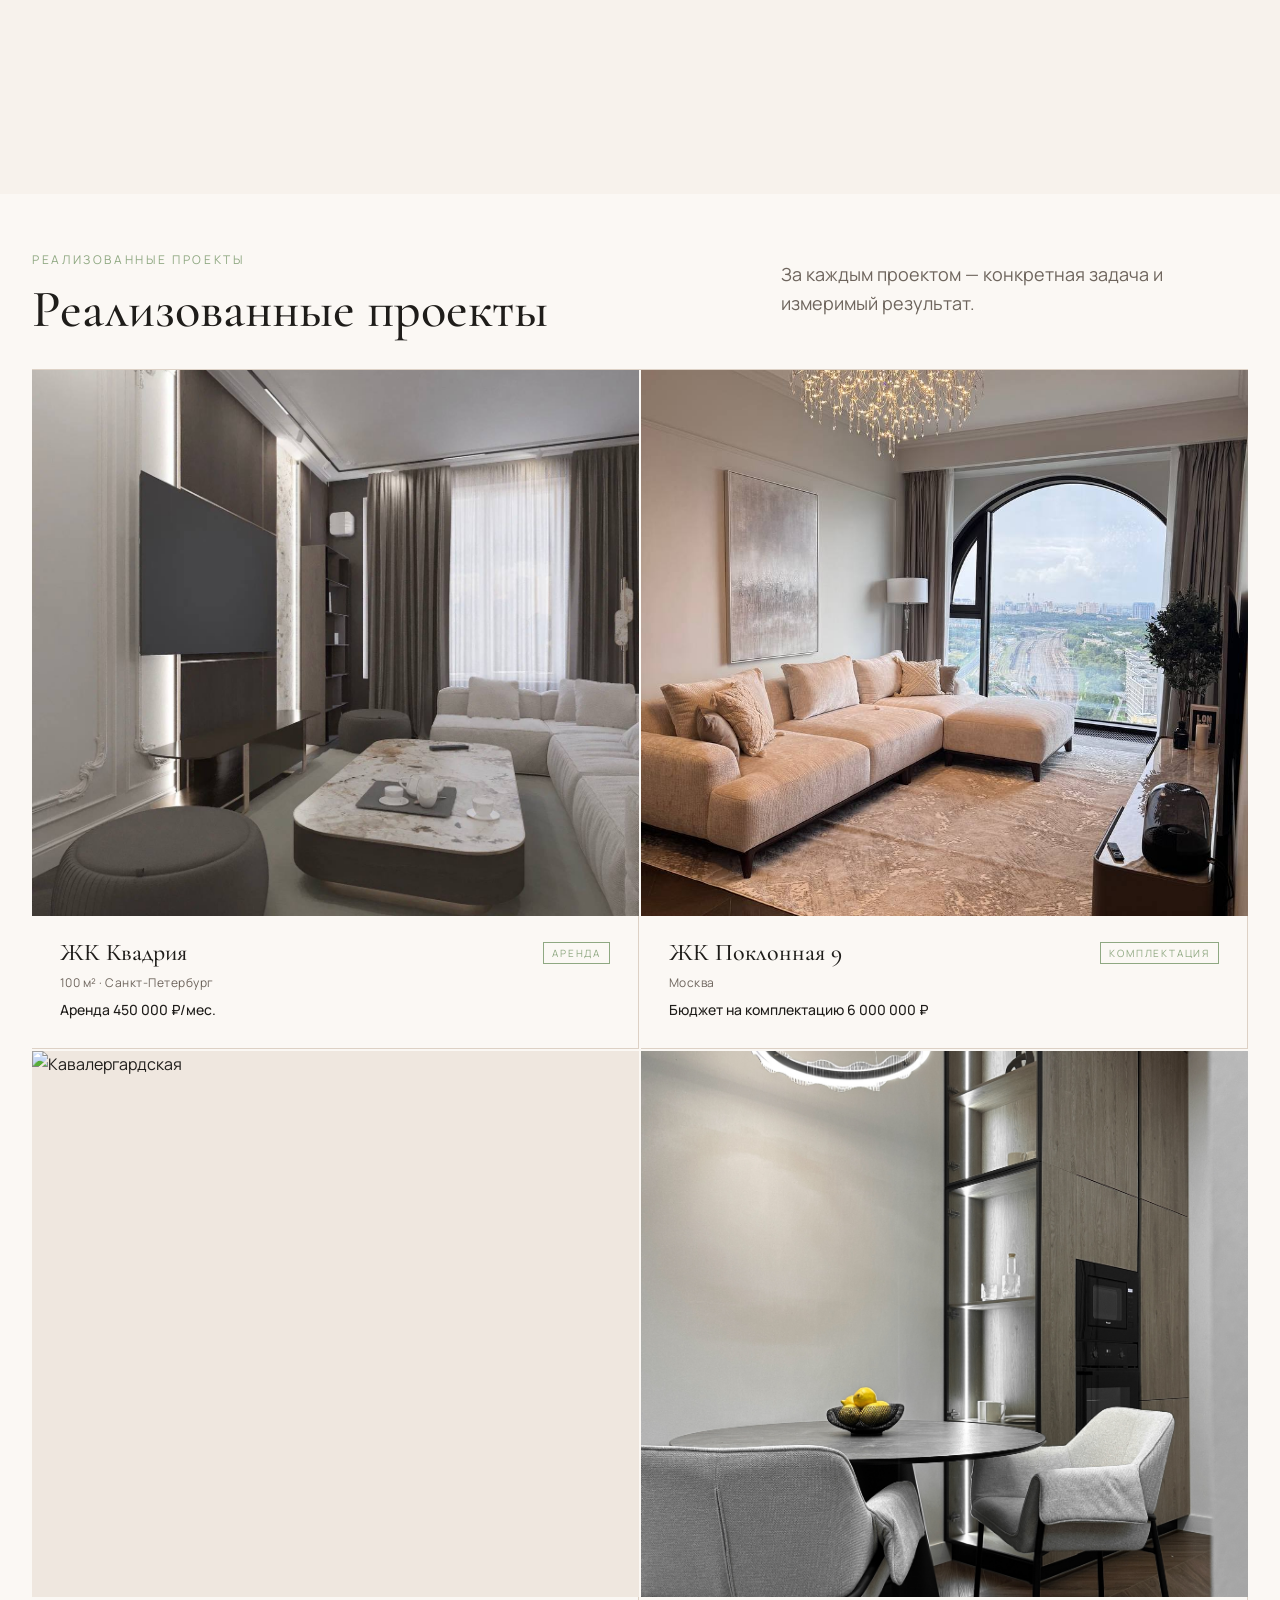
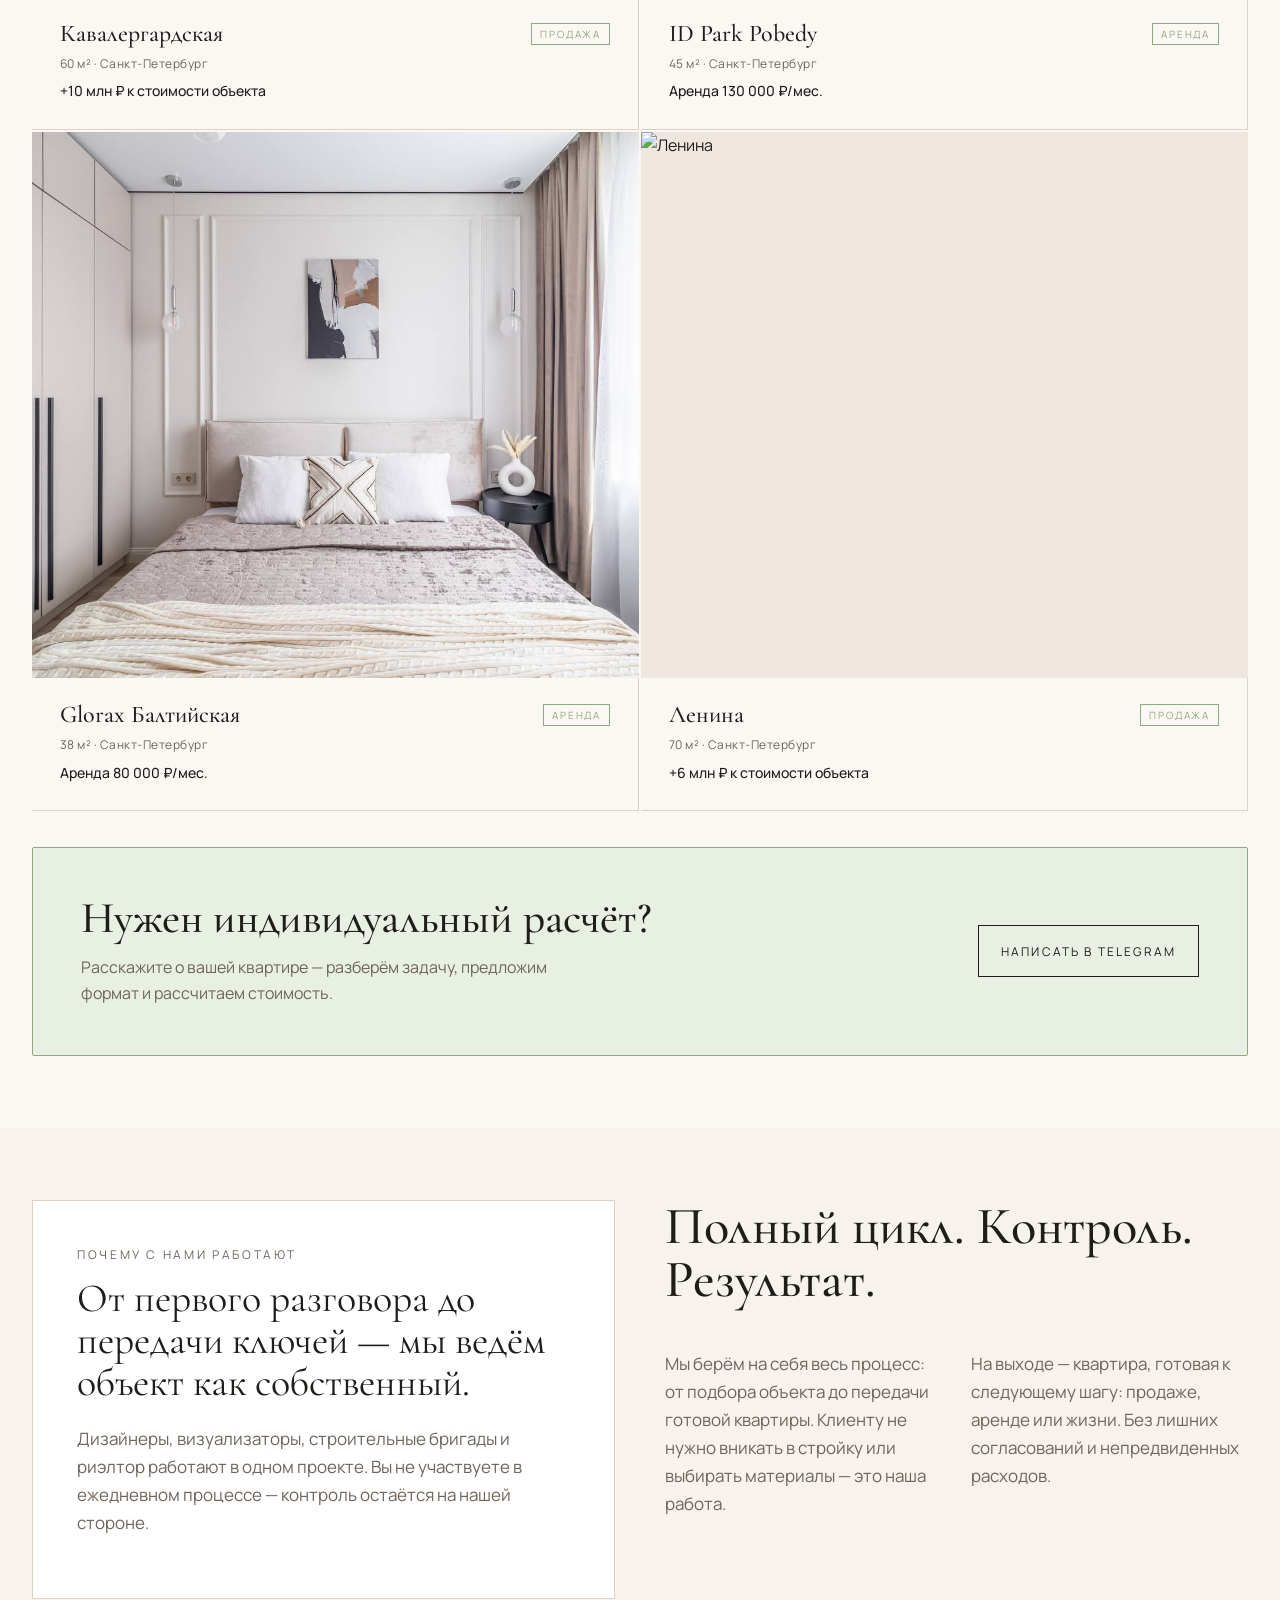
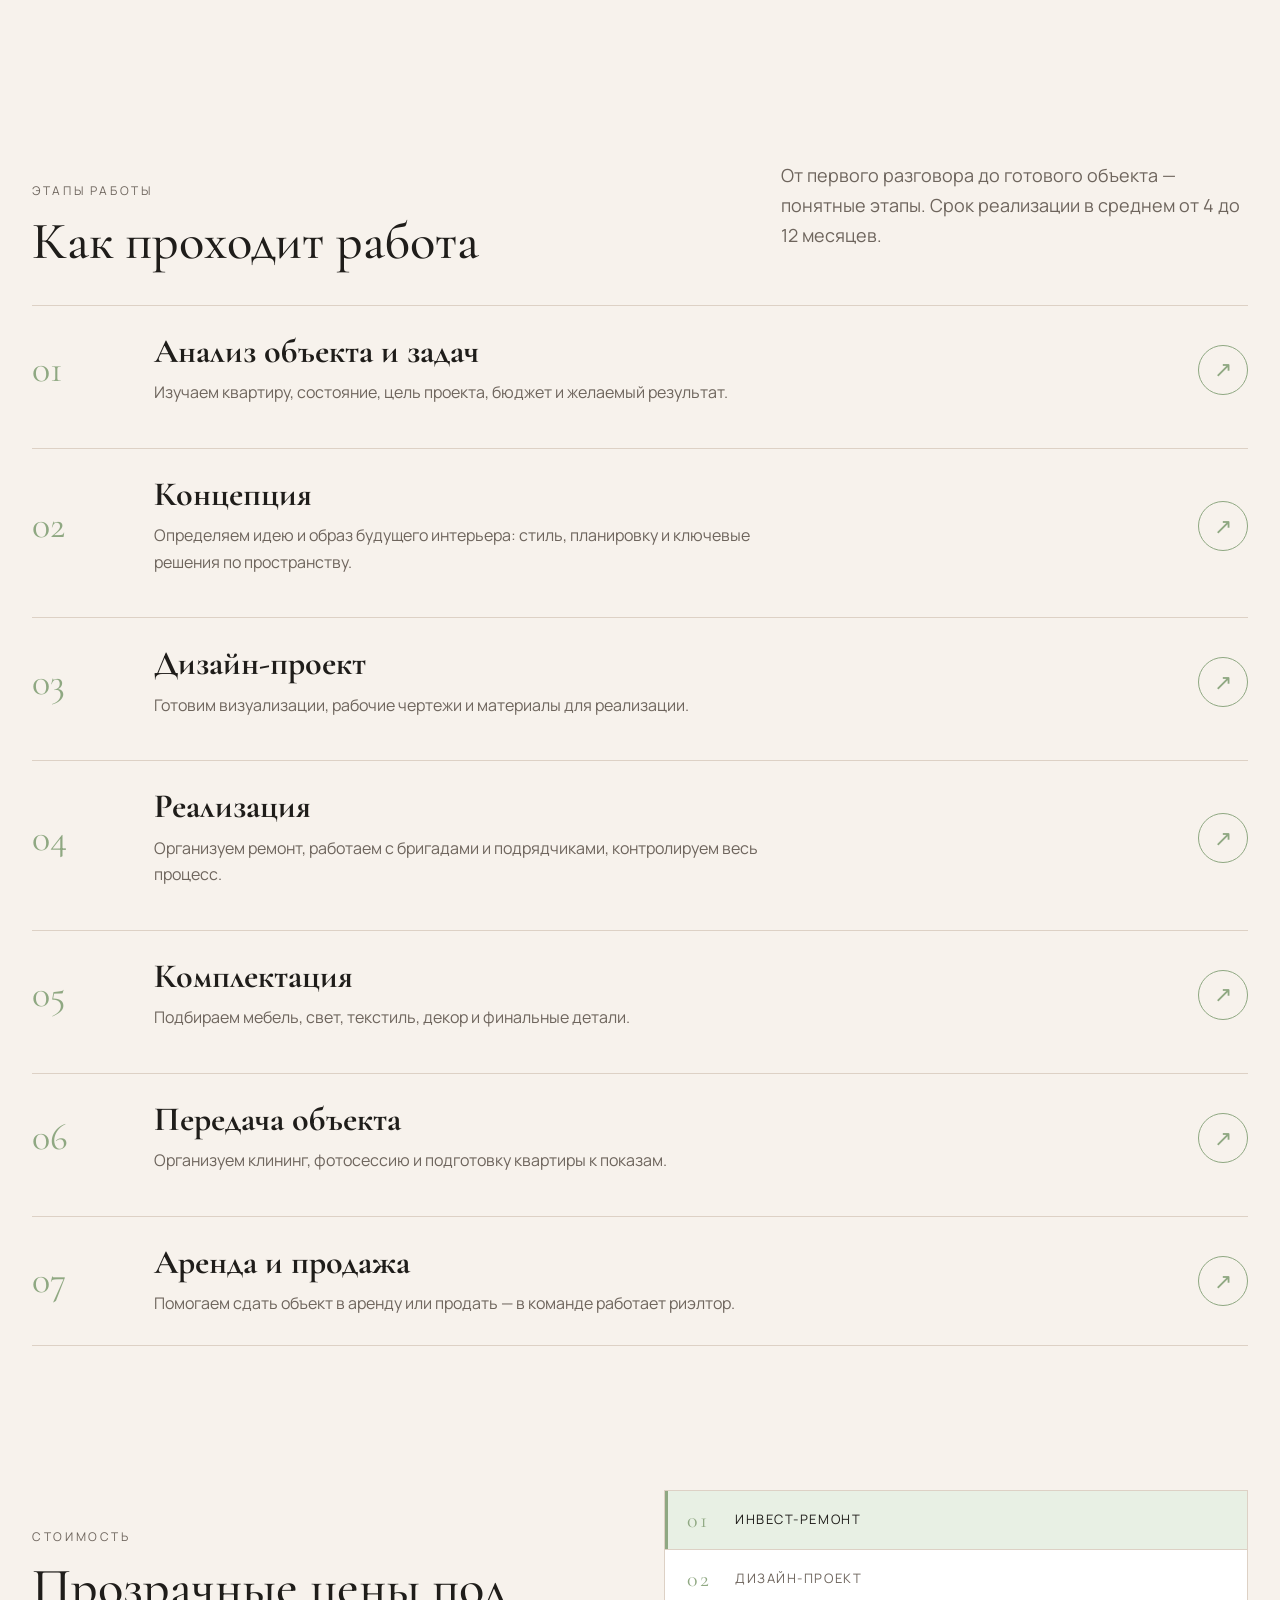
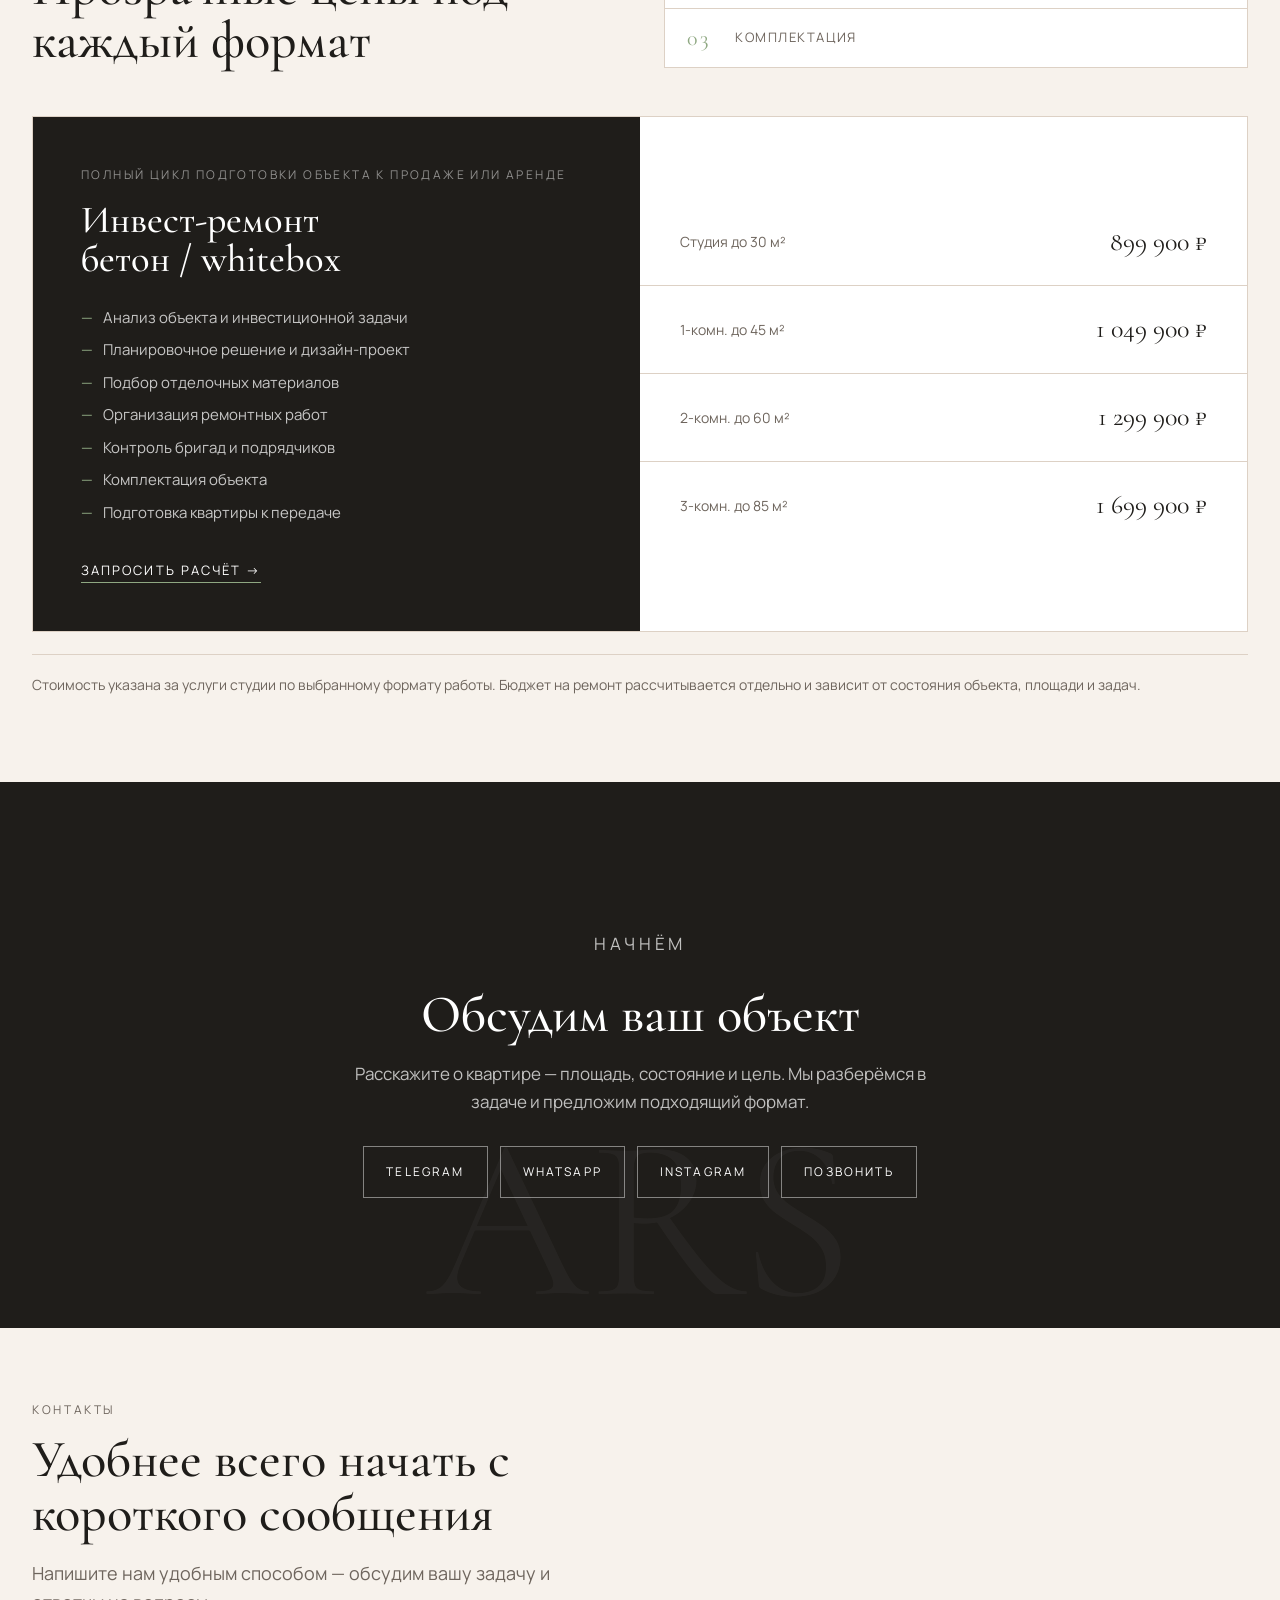
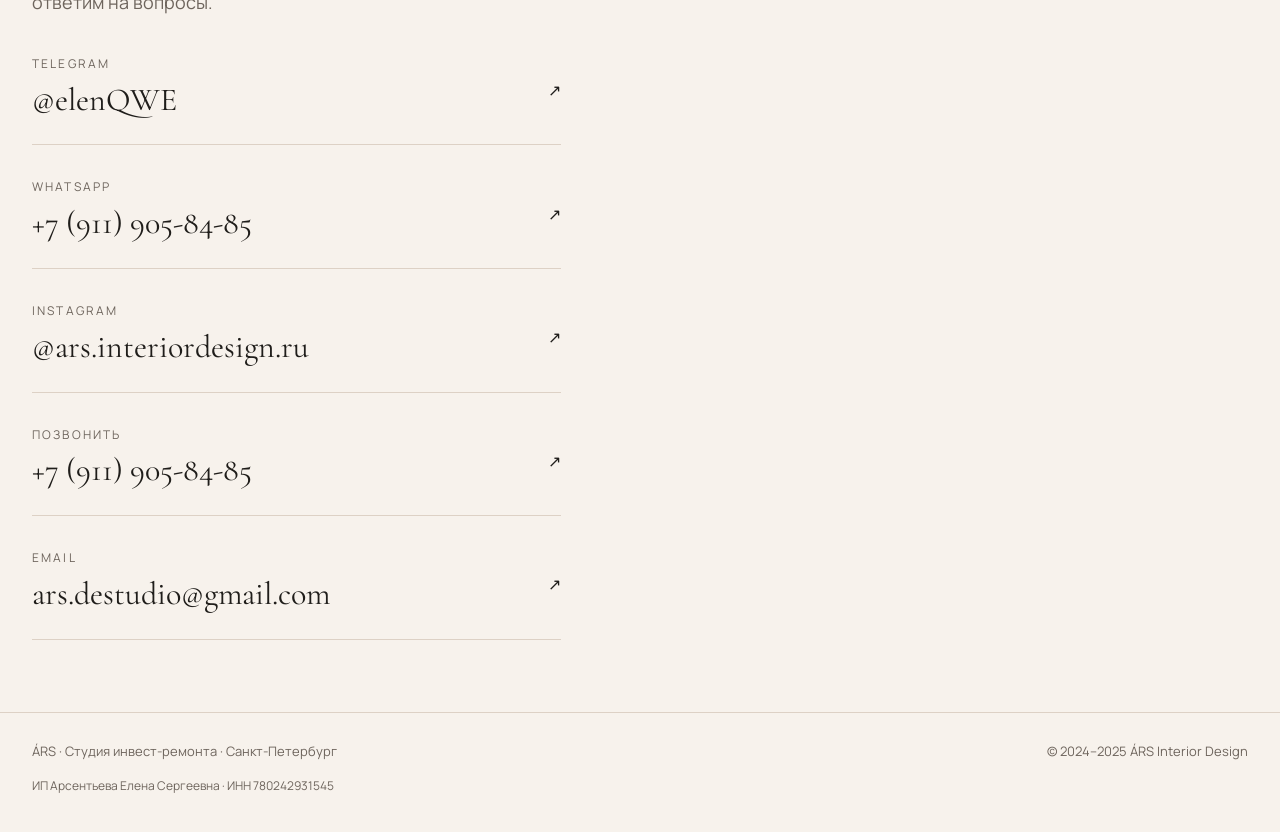
==== commit cc7bbaeb: "remove cookie banner and privacy page" ====
--- a/index.html
+++ b/index.html
@@ -24,11 +24,6 @@
   <div class="site-loader"><div class="loader-mark"></div></div>
   <div class="loader-curtains"><div class="loader-panel"></div><div class="loader-panel"></div></div>
   <div class="loader-center-line"></div>
-
-  <div class="cookie-banner" id="cookieBanner">
-    <p>Мы используем cookie. Продолжая использование сайта, вы соглашаетесь с <a href="privacy.html">политикой конфиденциальности</a>.</p>
-    <button class="cookie-btn" onclick="acceptCookies()">Принять</button>
-  </div>
 
   <header class="topbar">
     <div class="container topbar-inner">
@@ -520,8 +515,9 @@
         <span>© 2024–2025 ÁRS Interior Design</span>
       </div>
       <div class="footer-legal">
-        ИП Арсентьева Елена Сергеевна · ИНН 780242931545 &nbsp;·&nbsp; <a href="privacy.html">Политика конфиденциальности</a>
-      </div>
+        ИП Арсентьева Елена Сергеевна · ИНН 780242931545
+      </div>
+
     </div>
   </footer>
 
@@ -531,13 +527,6 @@
       document.querySelectorAll('.ppanel').forEach((p,i) => p.classList.toggle('active', i===idx));
       document.querySelectorAll('.ptab').forEach((t,i) => t.classList.toggle('active', i===idx));
     }
-    function acceptCookies() {
-      document.getElementById('cookieBanner').classList.add('hidden');
-      localStorage.setItem('cookieAccepted','1');
-    }
-    if (localStorage.getItem('cookieAccepted')) {
-      document.getElementById('cookieBanner').classList.add('hidden');
-    }
   </script>
 </body>
 </html>
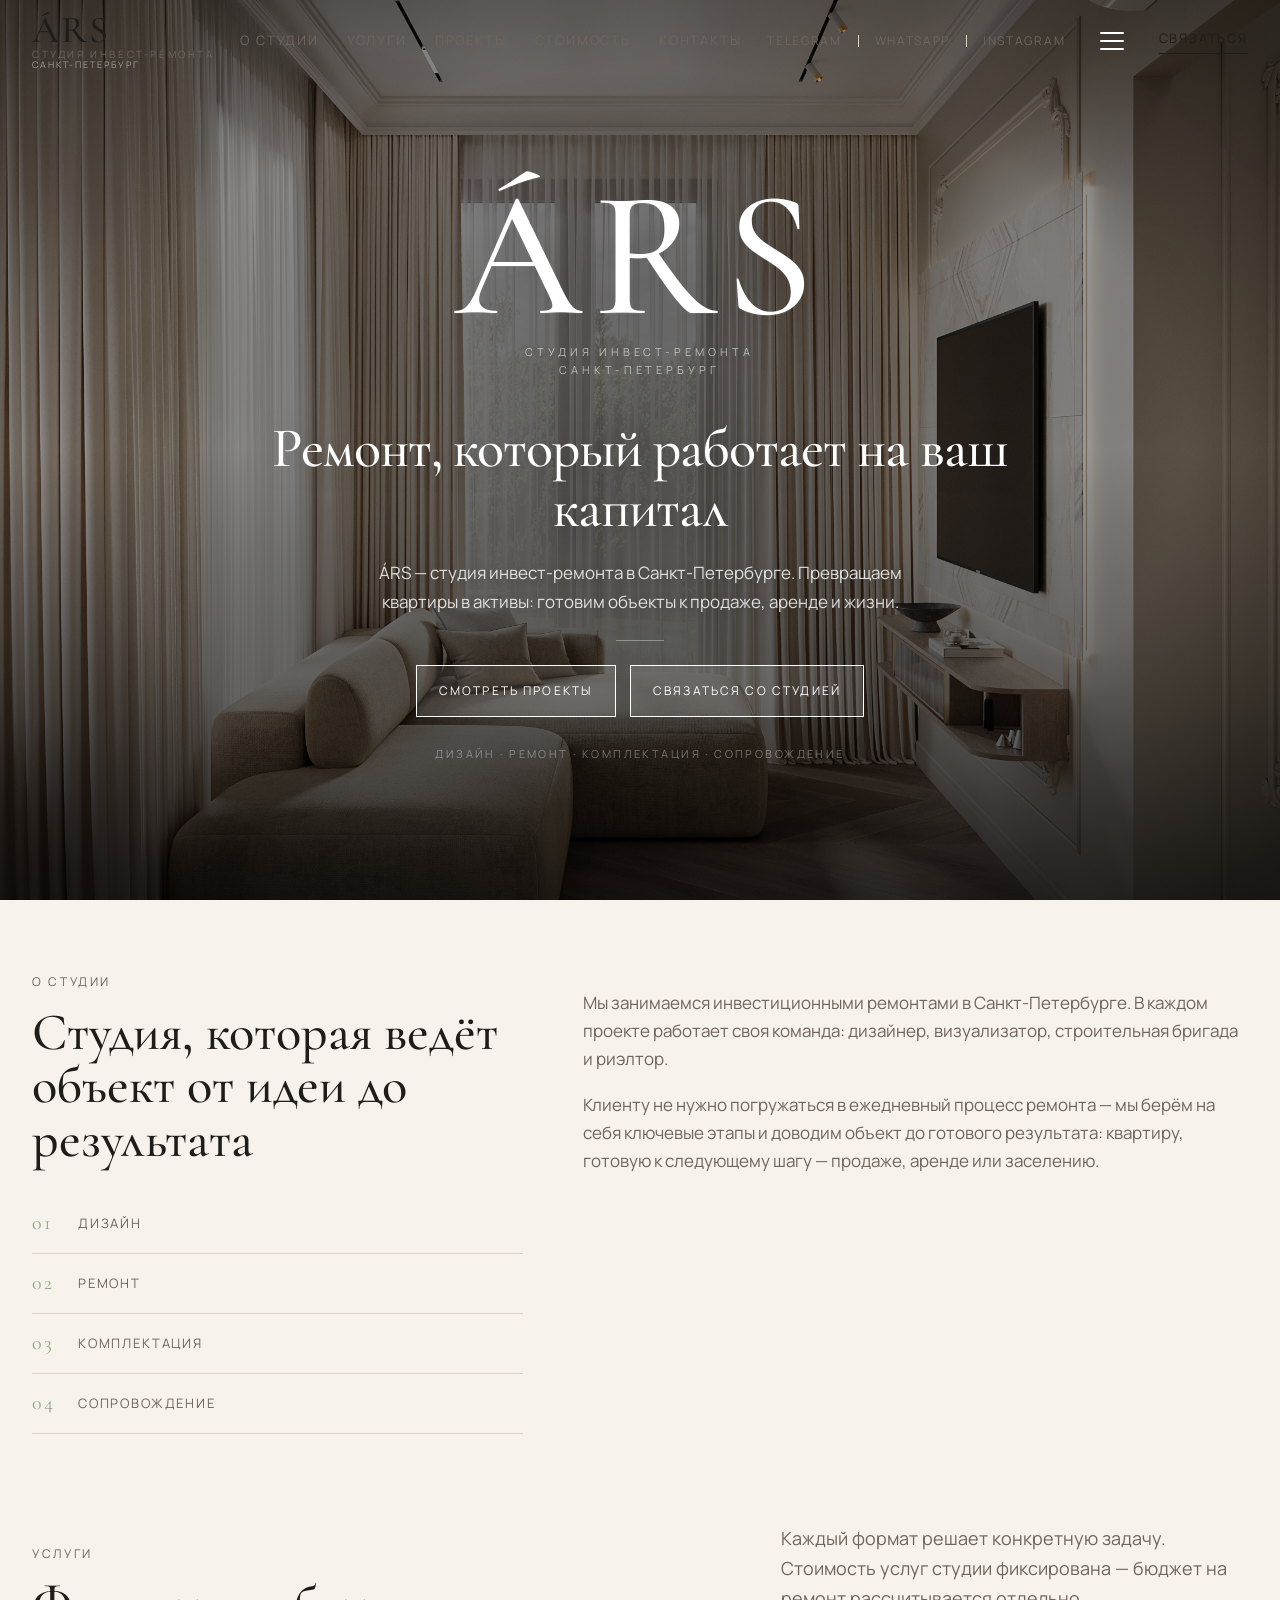
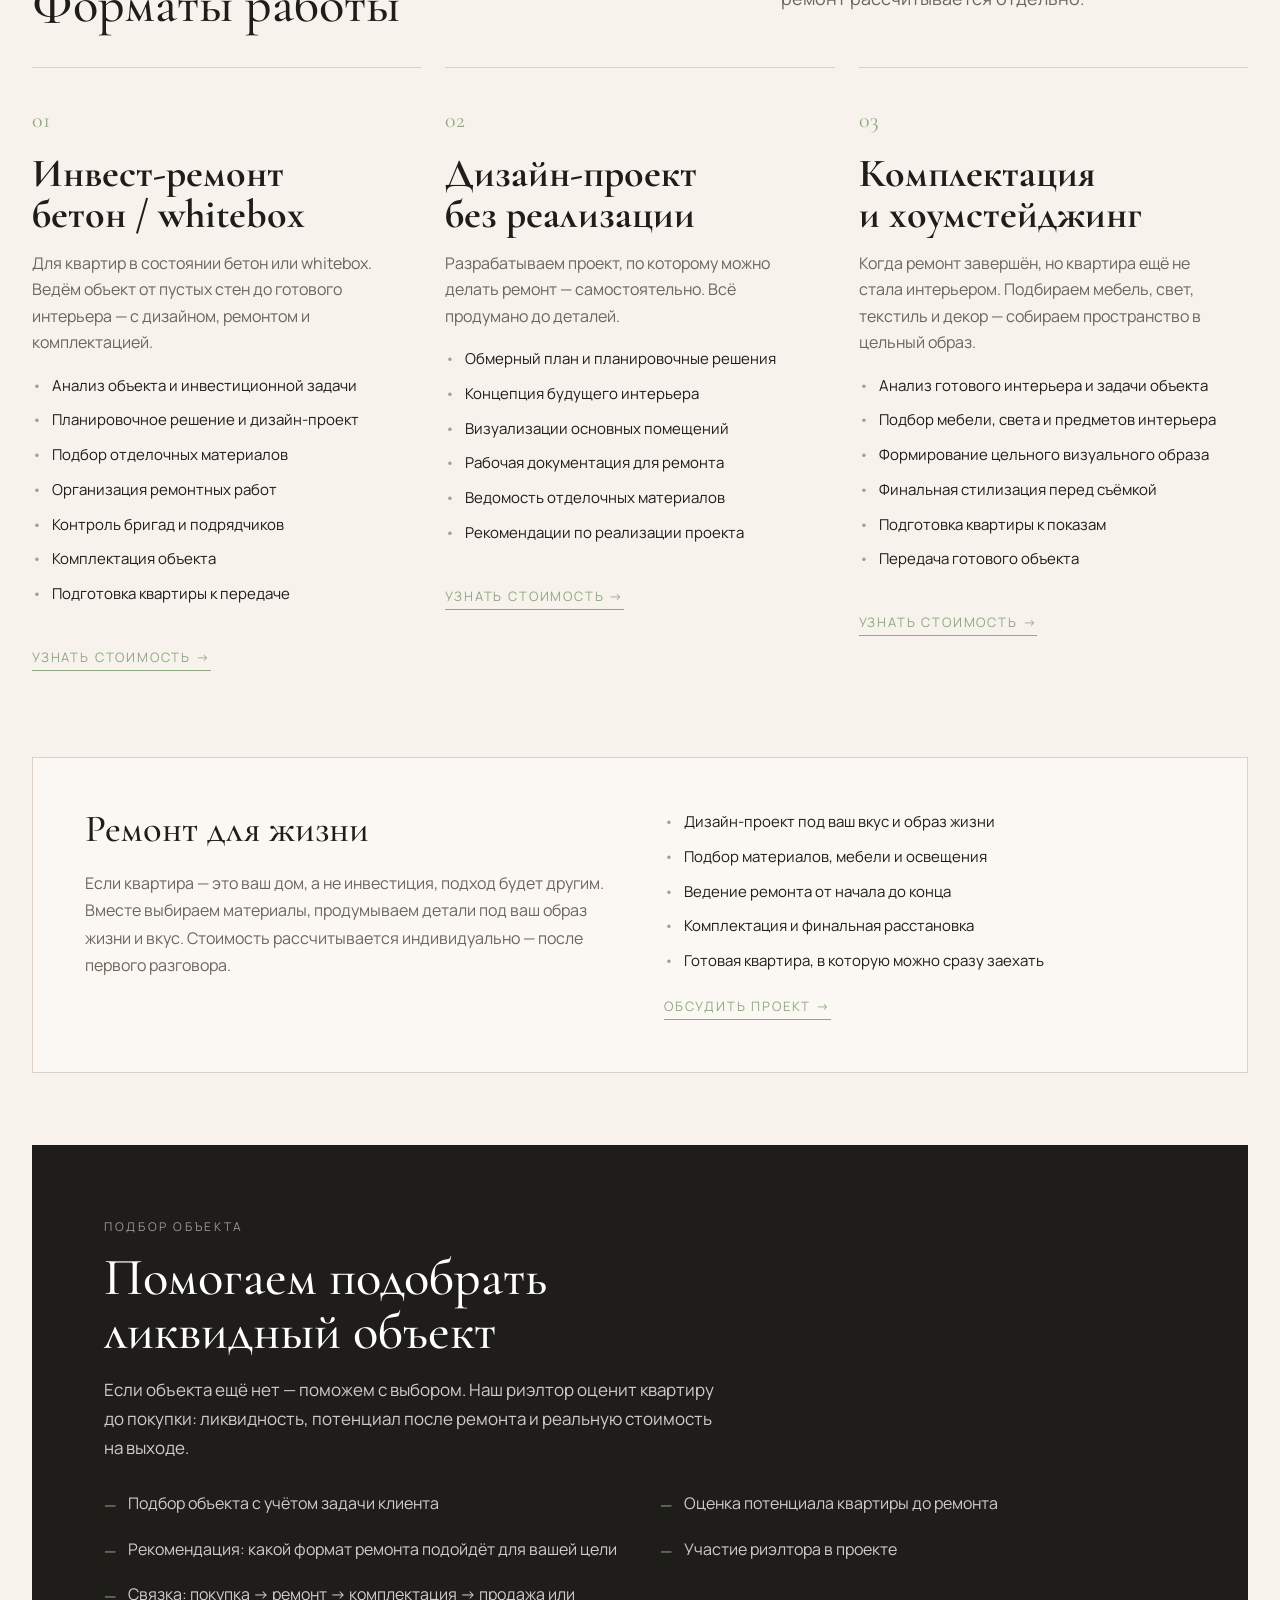
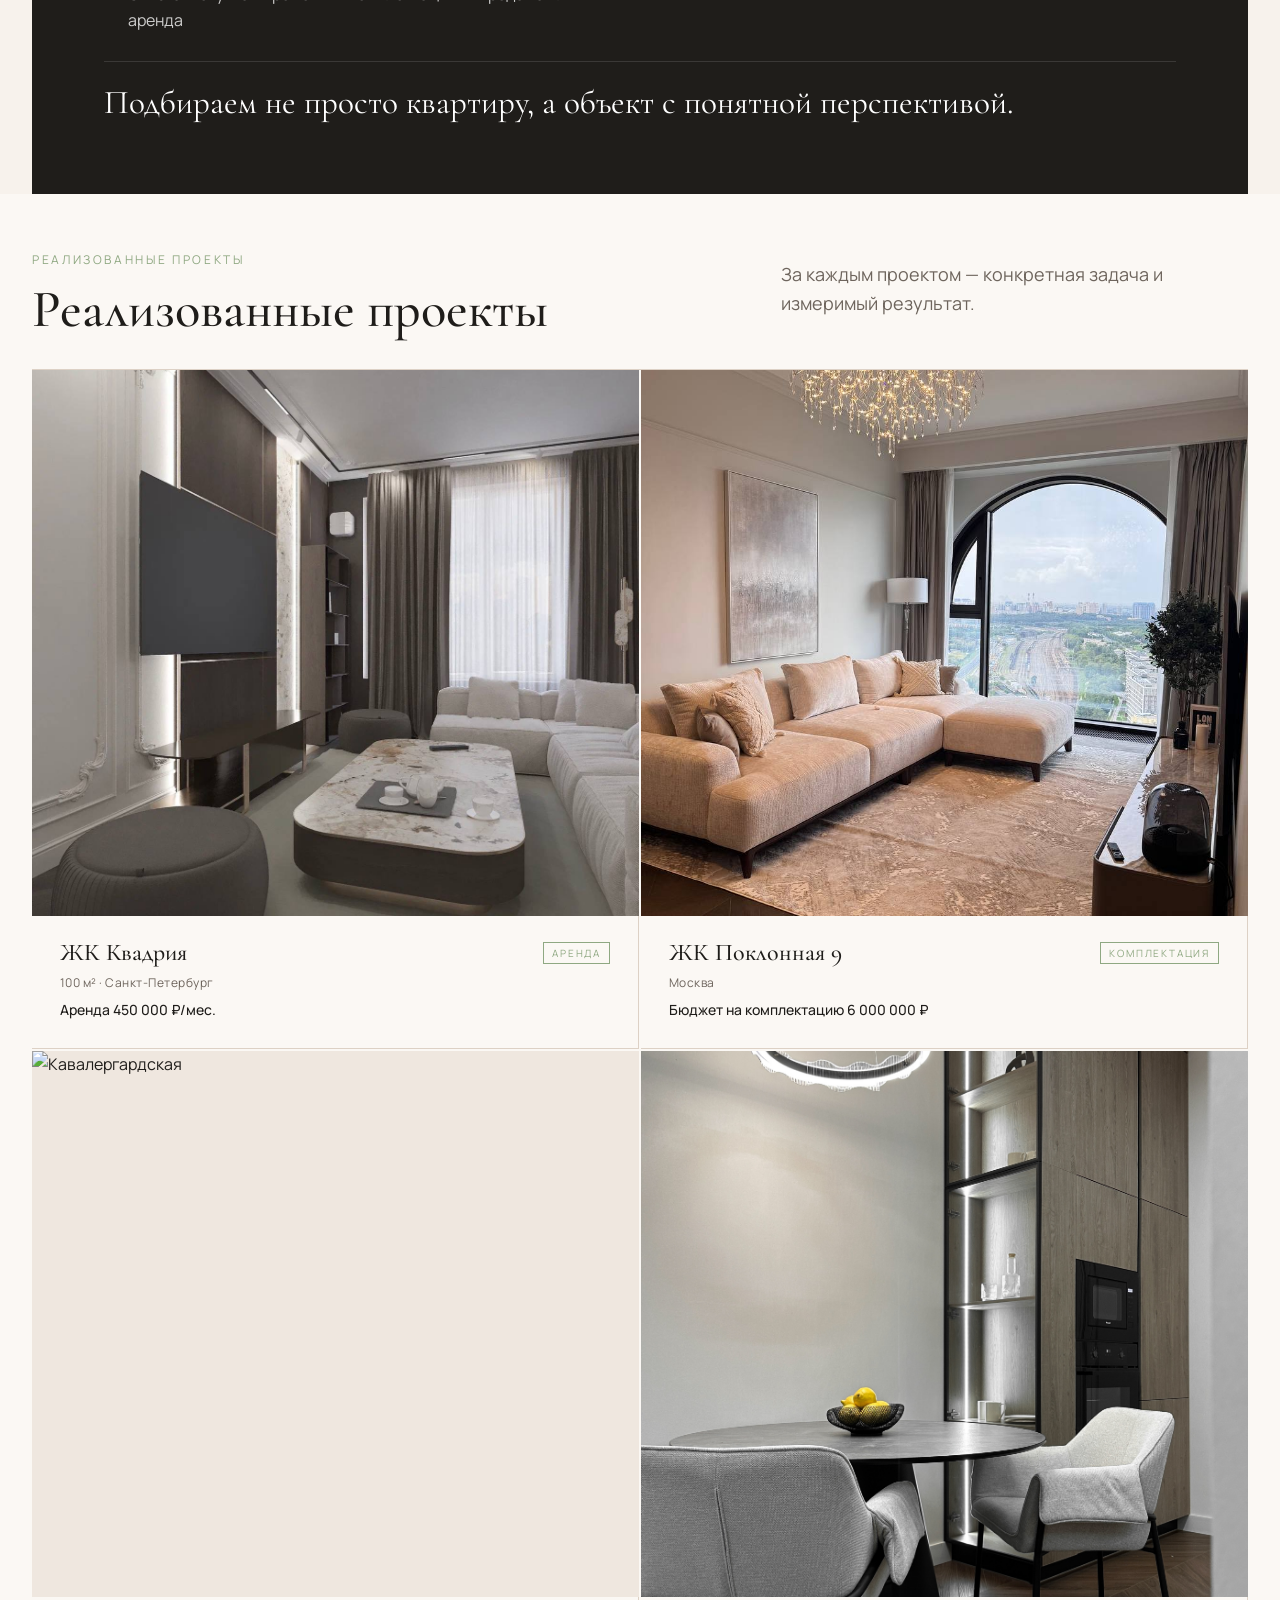
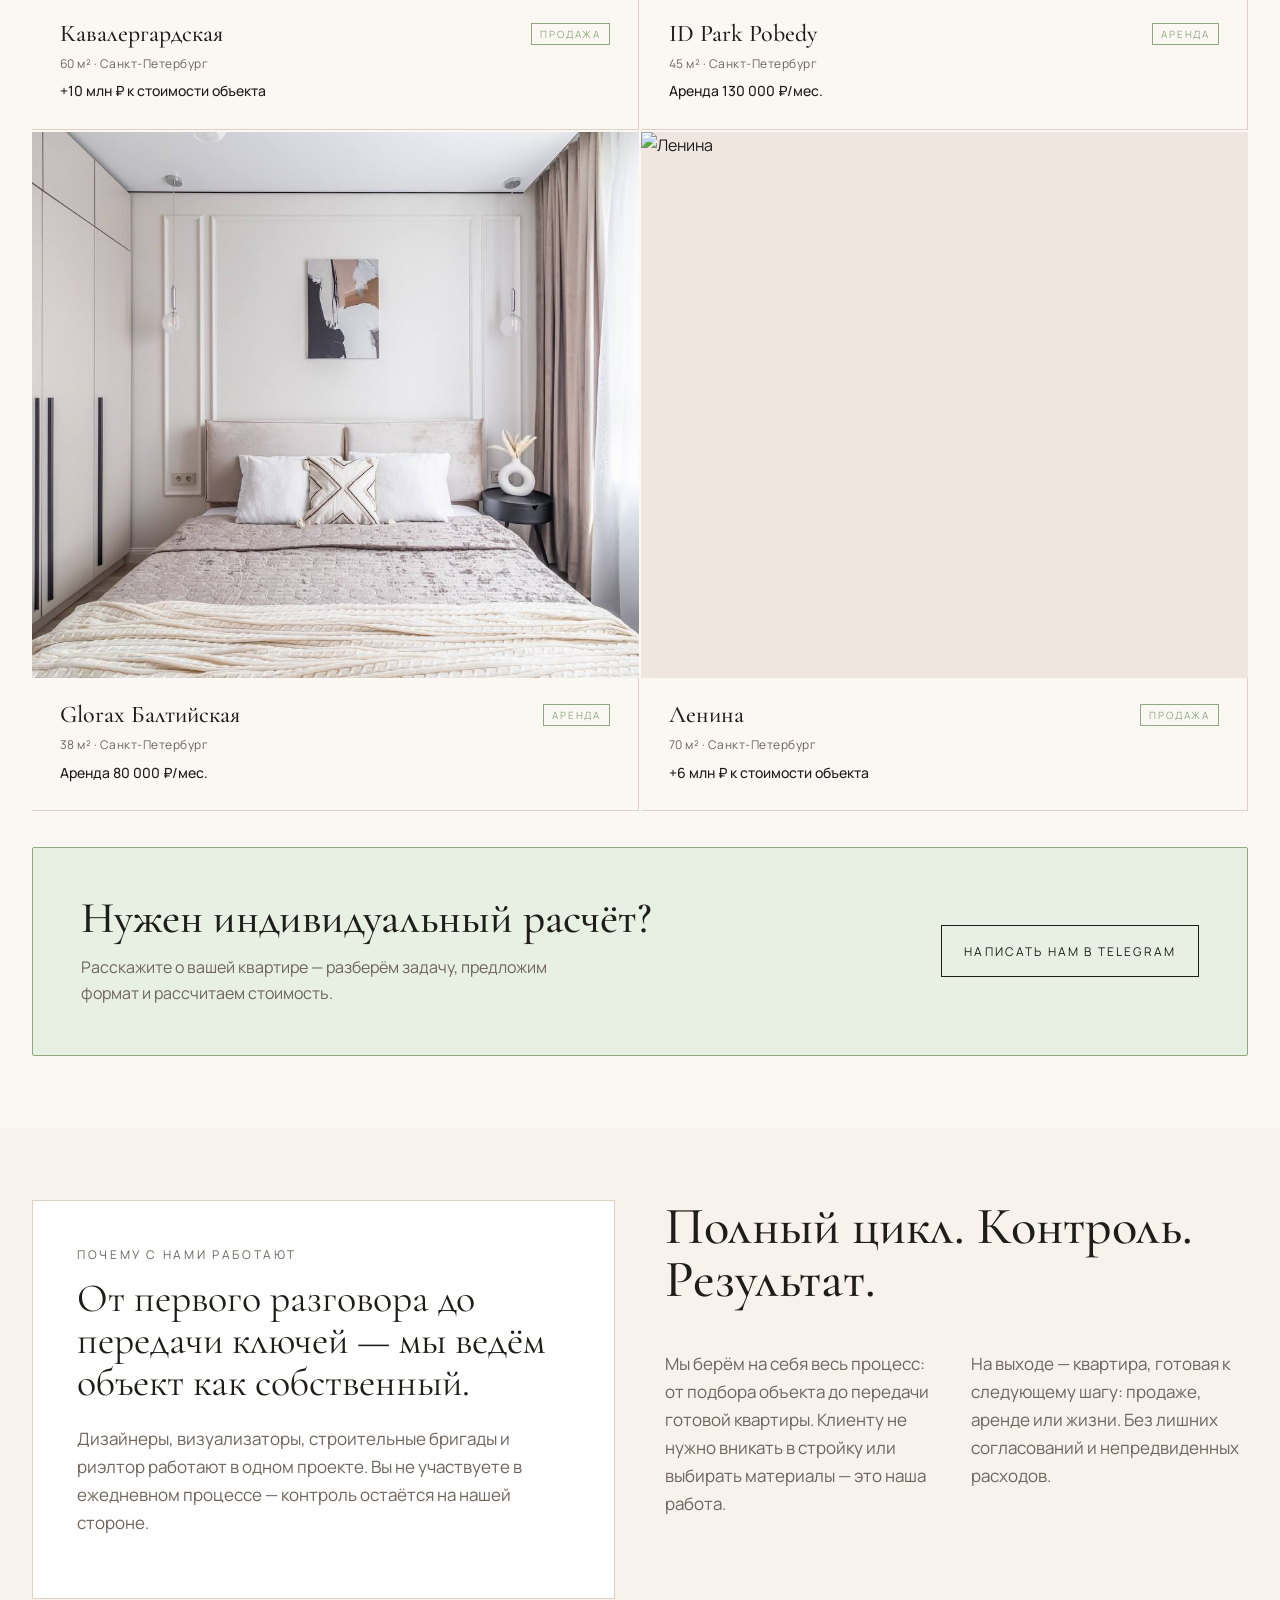
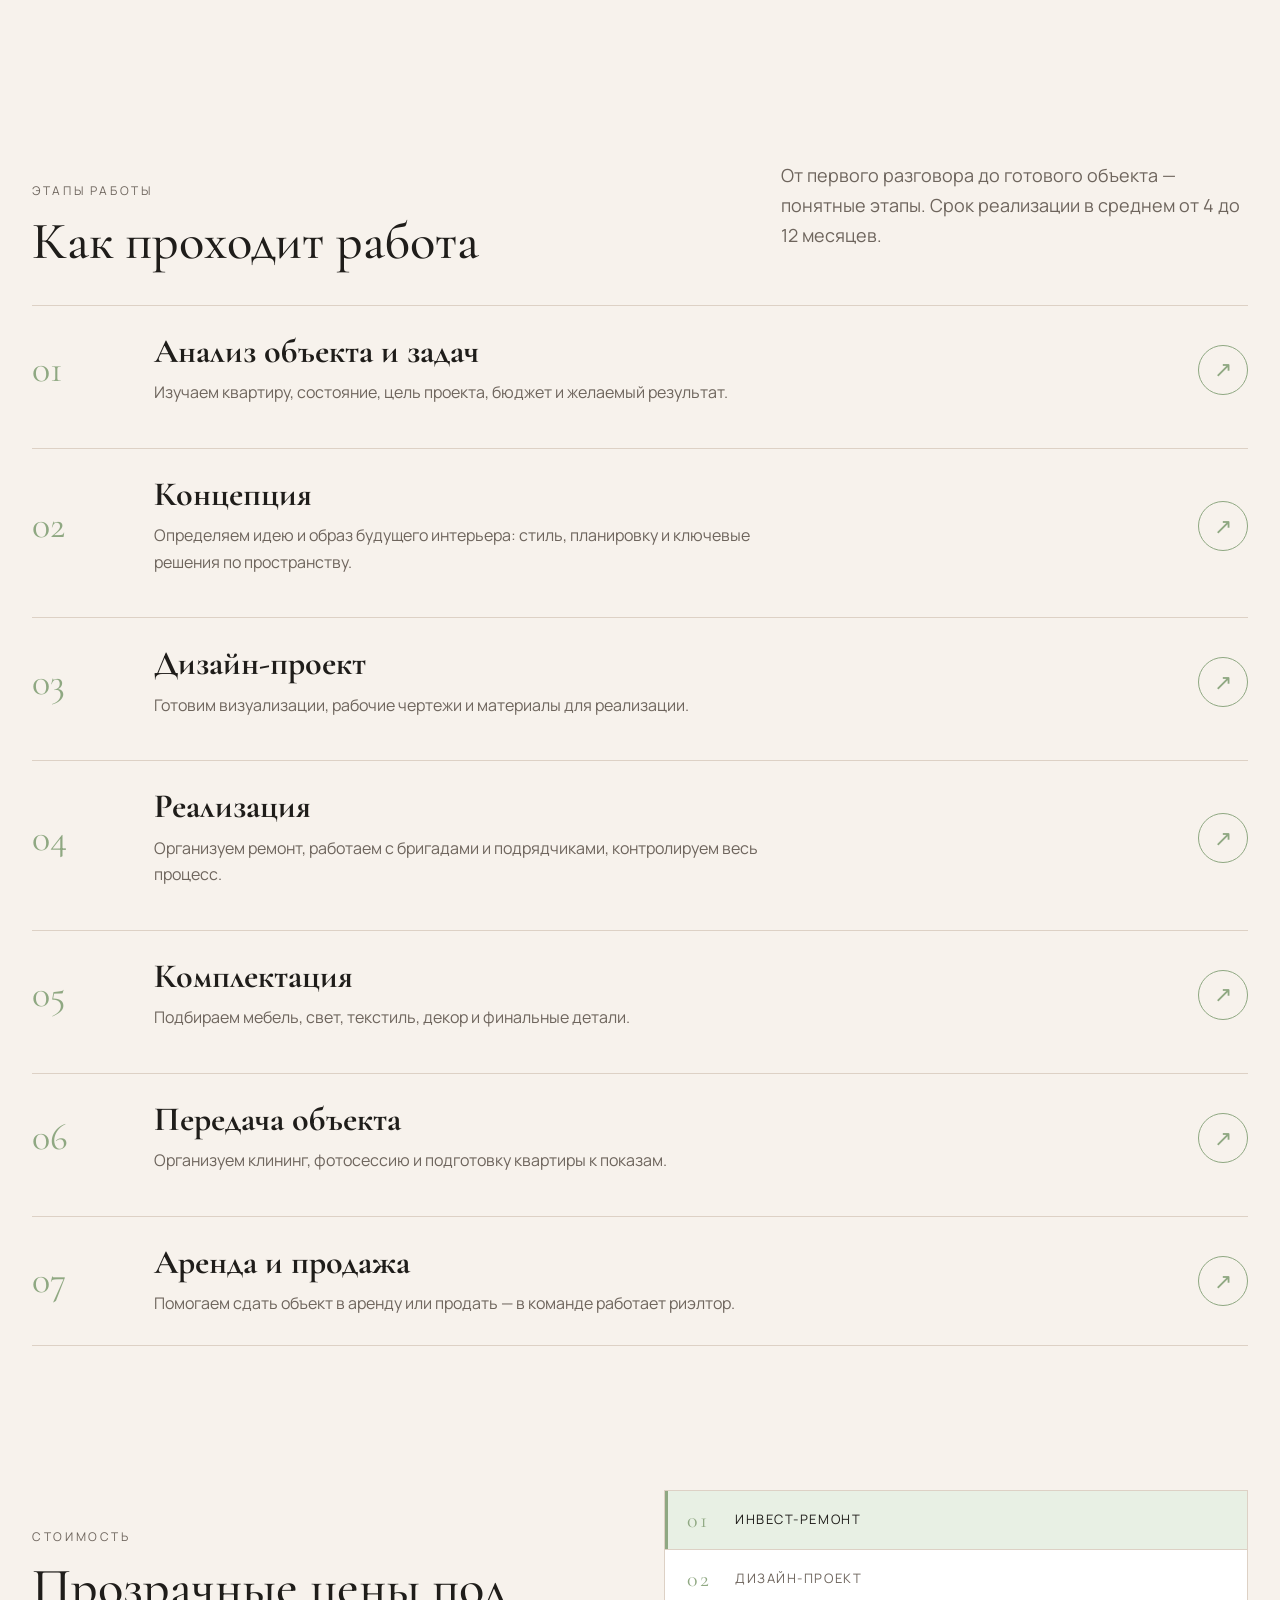
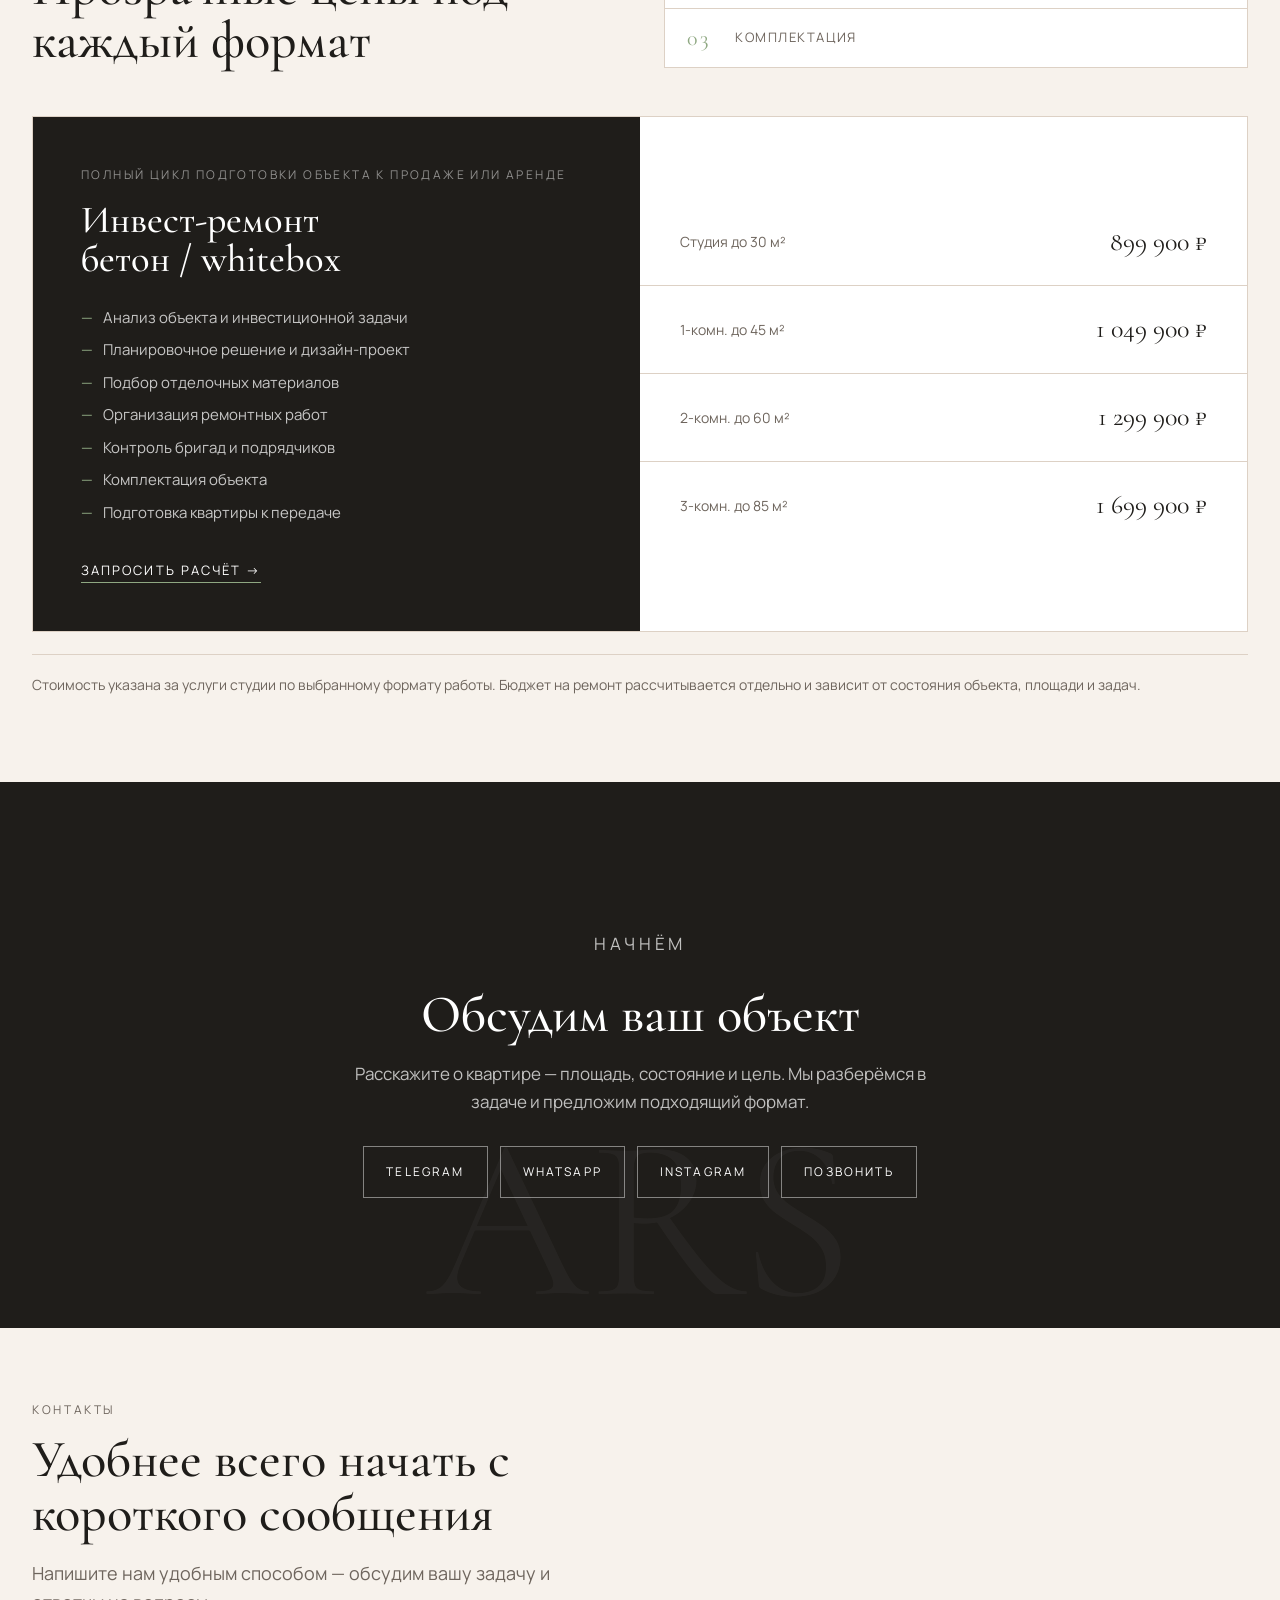
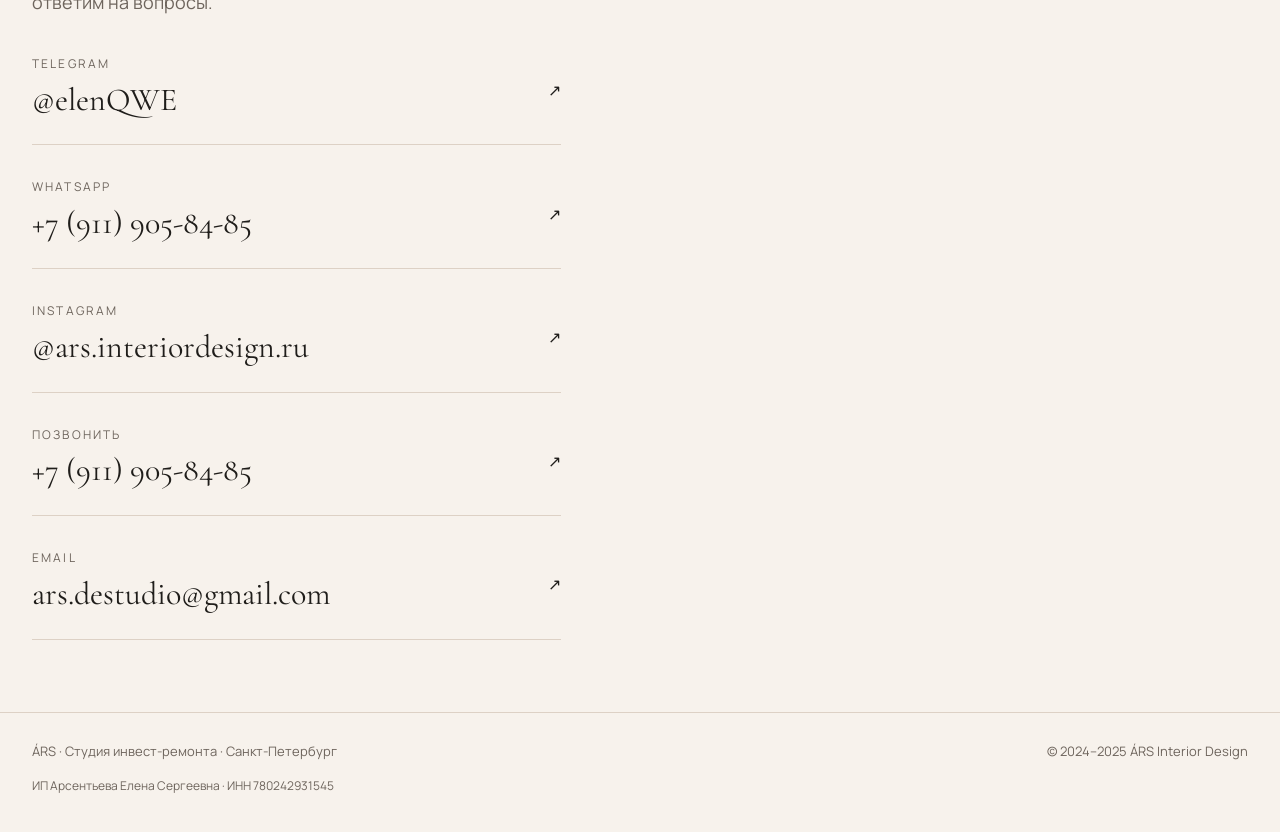
==== commit 36801a9d: "remove cookie banner and privacy page" ====
--- a/index.html
+++ b/index.html
@@ -299,7 +299,7 @@
             <h3>Нужен индивидуальный расчёт?</h3>
             <p>Расскажите о вашей квартире — разберём задачу, предложим формат и рассчитаем стоимость.</p>
           </div>
-          <a class="btn" href="https://t.me/elenQWE" target="_blank">Написать в Telegram</a>
+          <a class="btn" href="https://t.me/elenQWE" target="_blank">Написать нам в Telegram</a>
         </div>
 
       </div>
